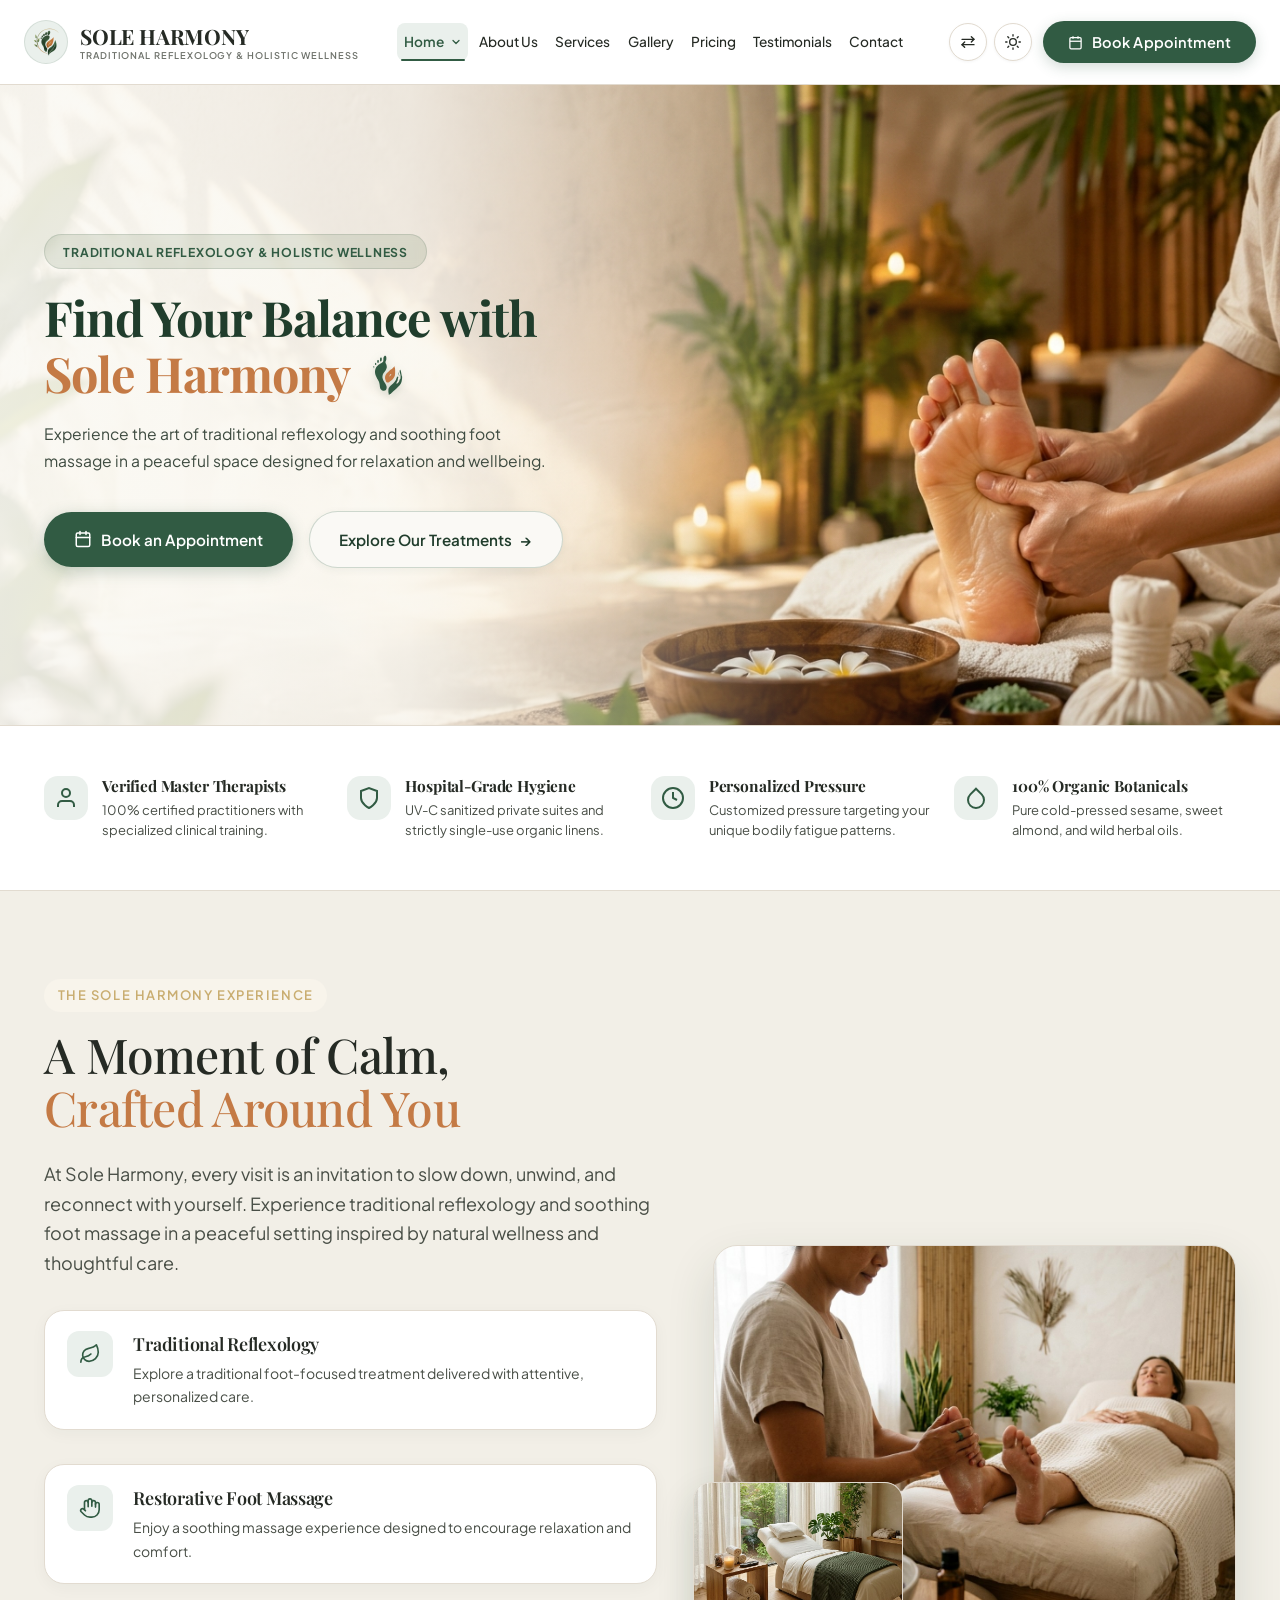
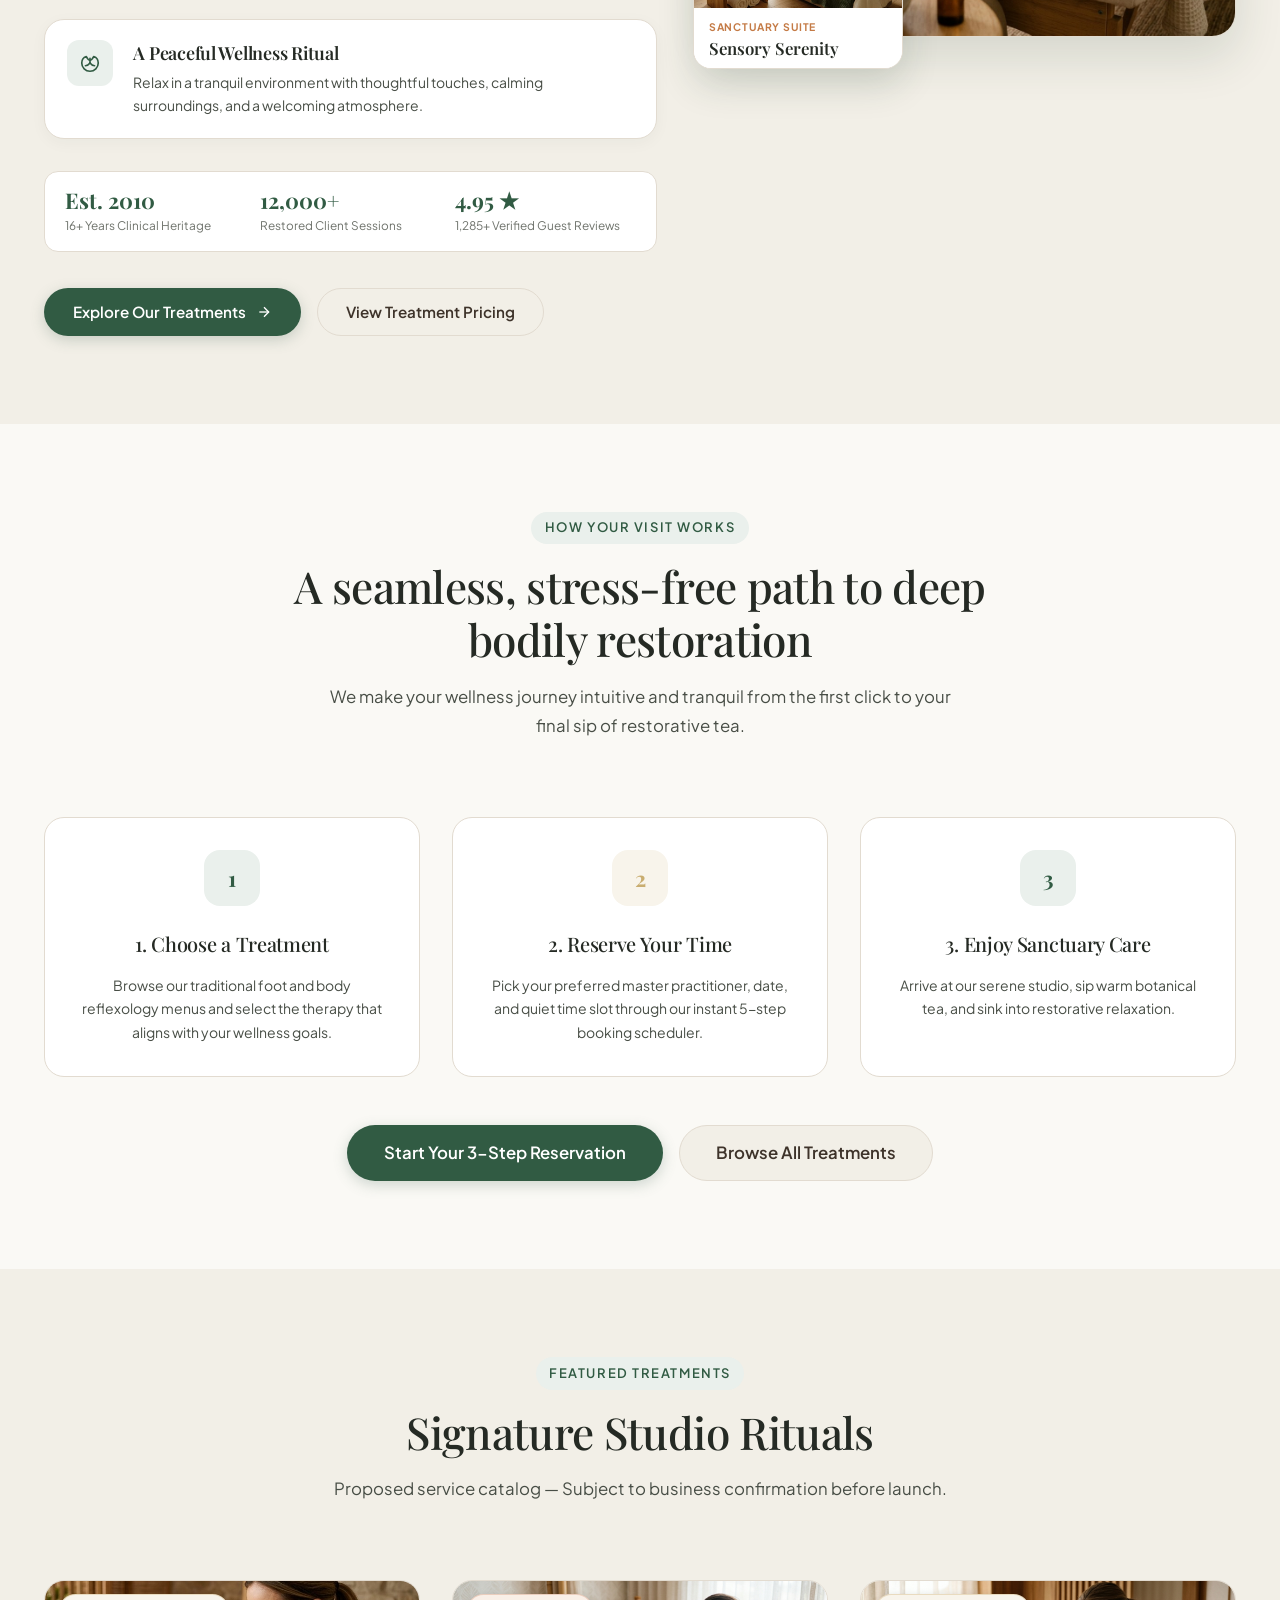
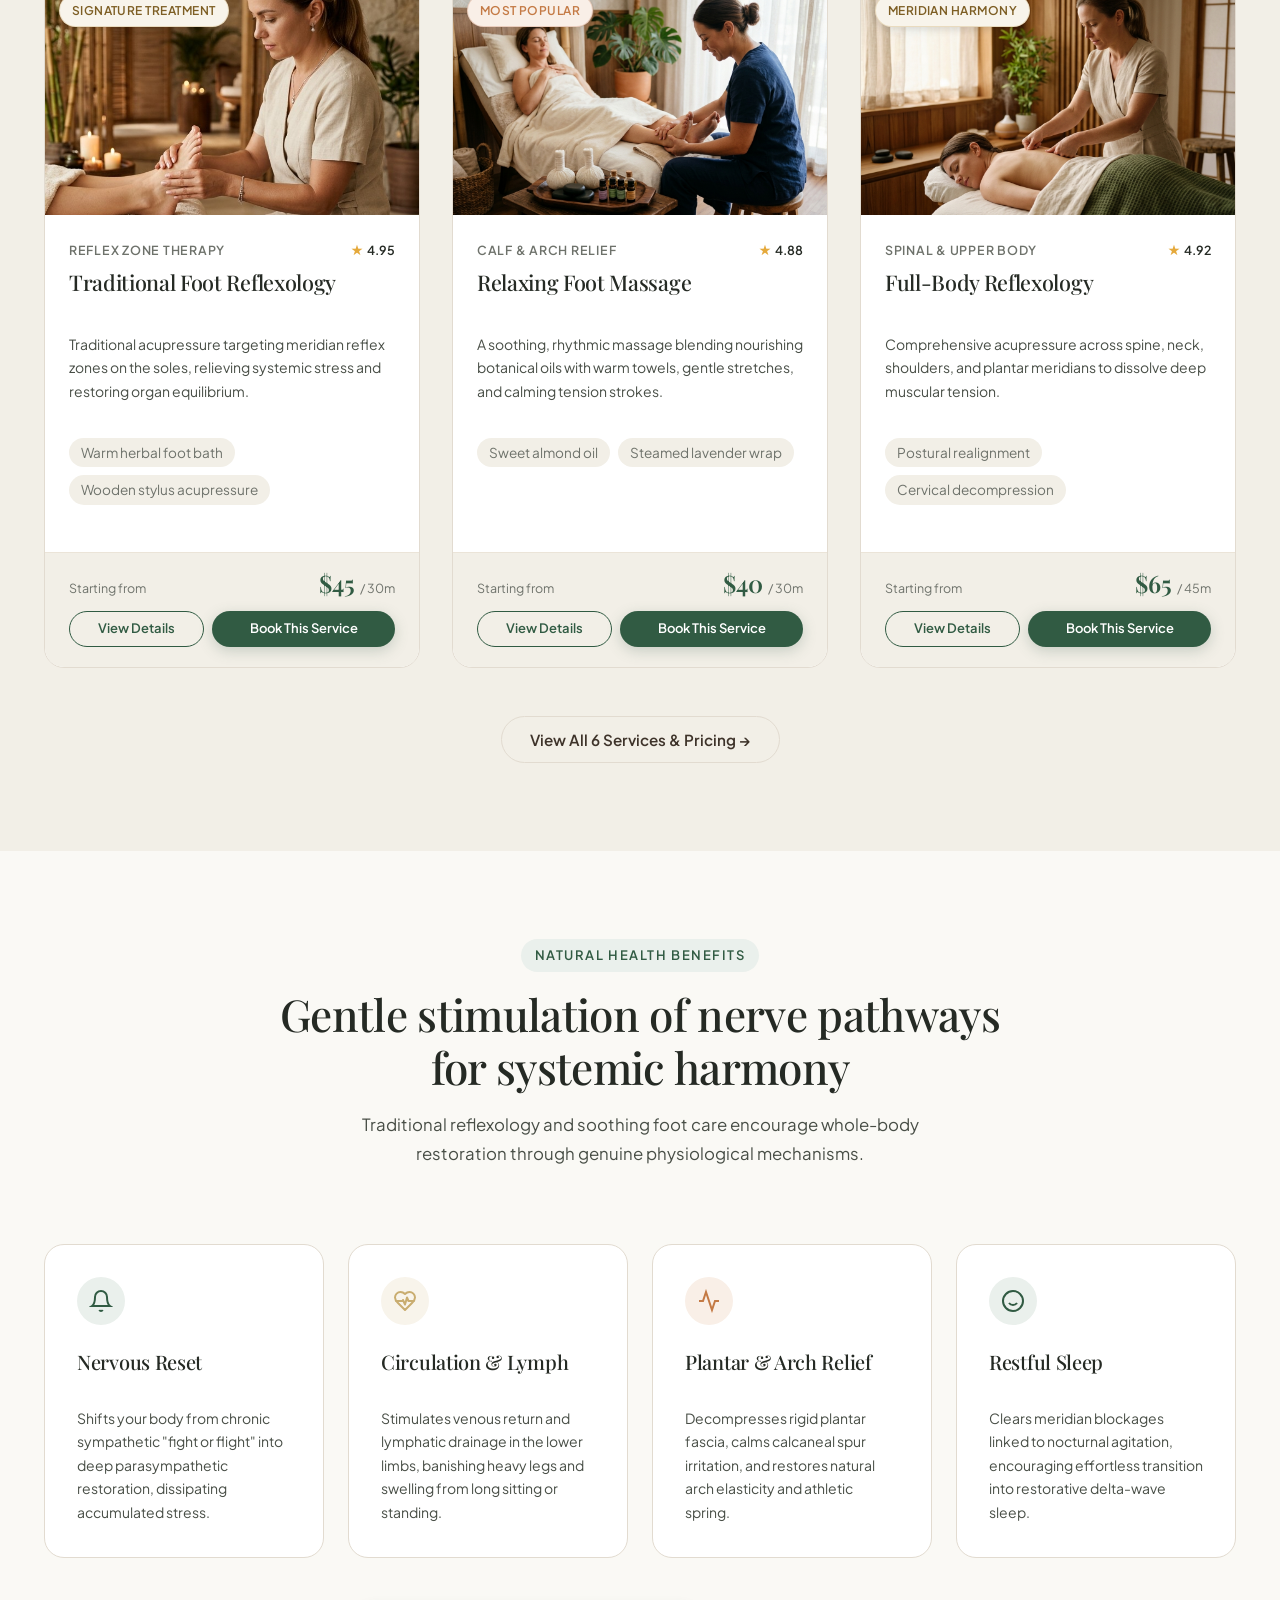
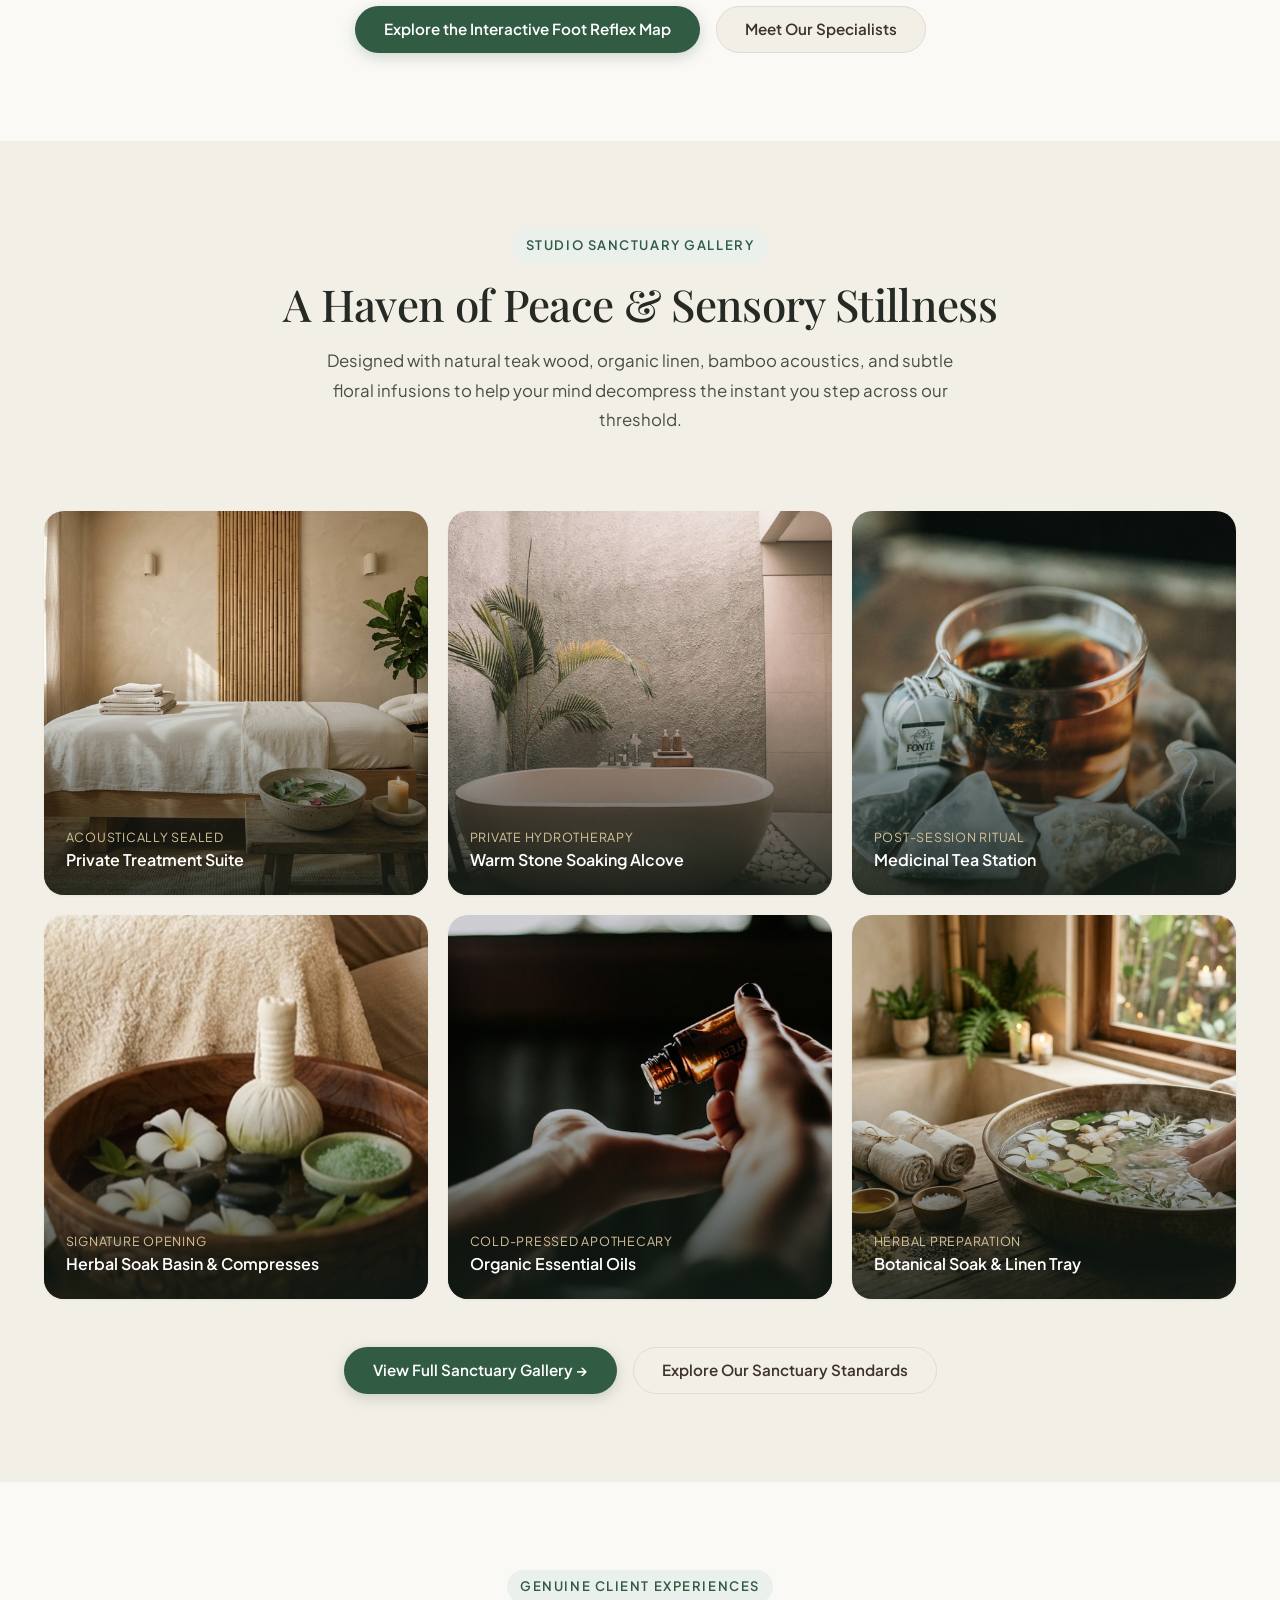
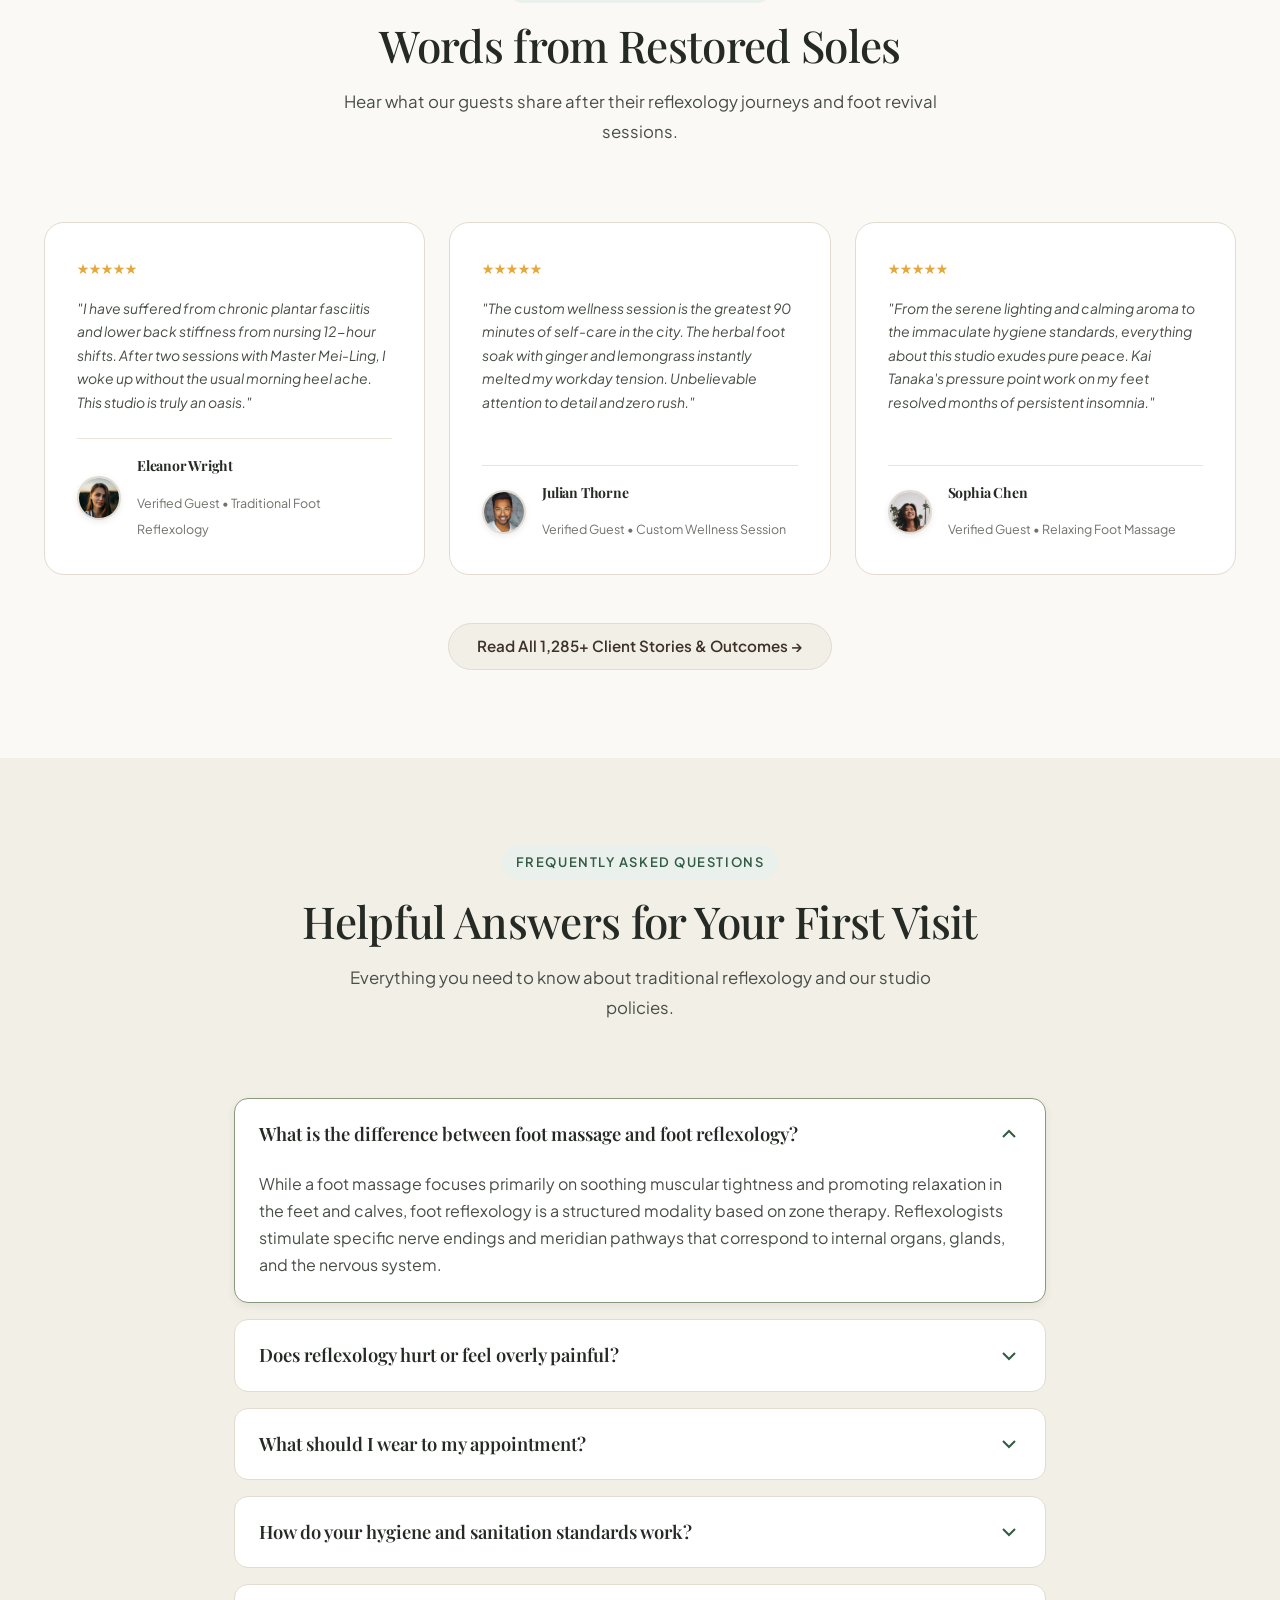
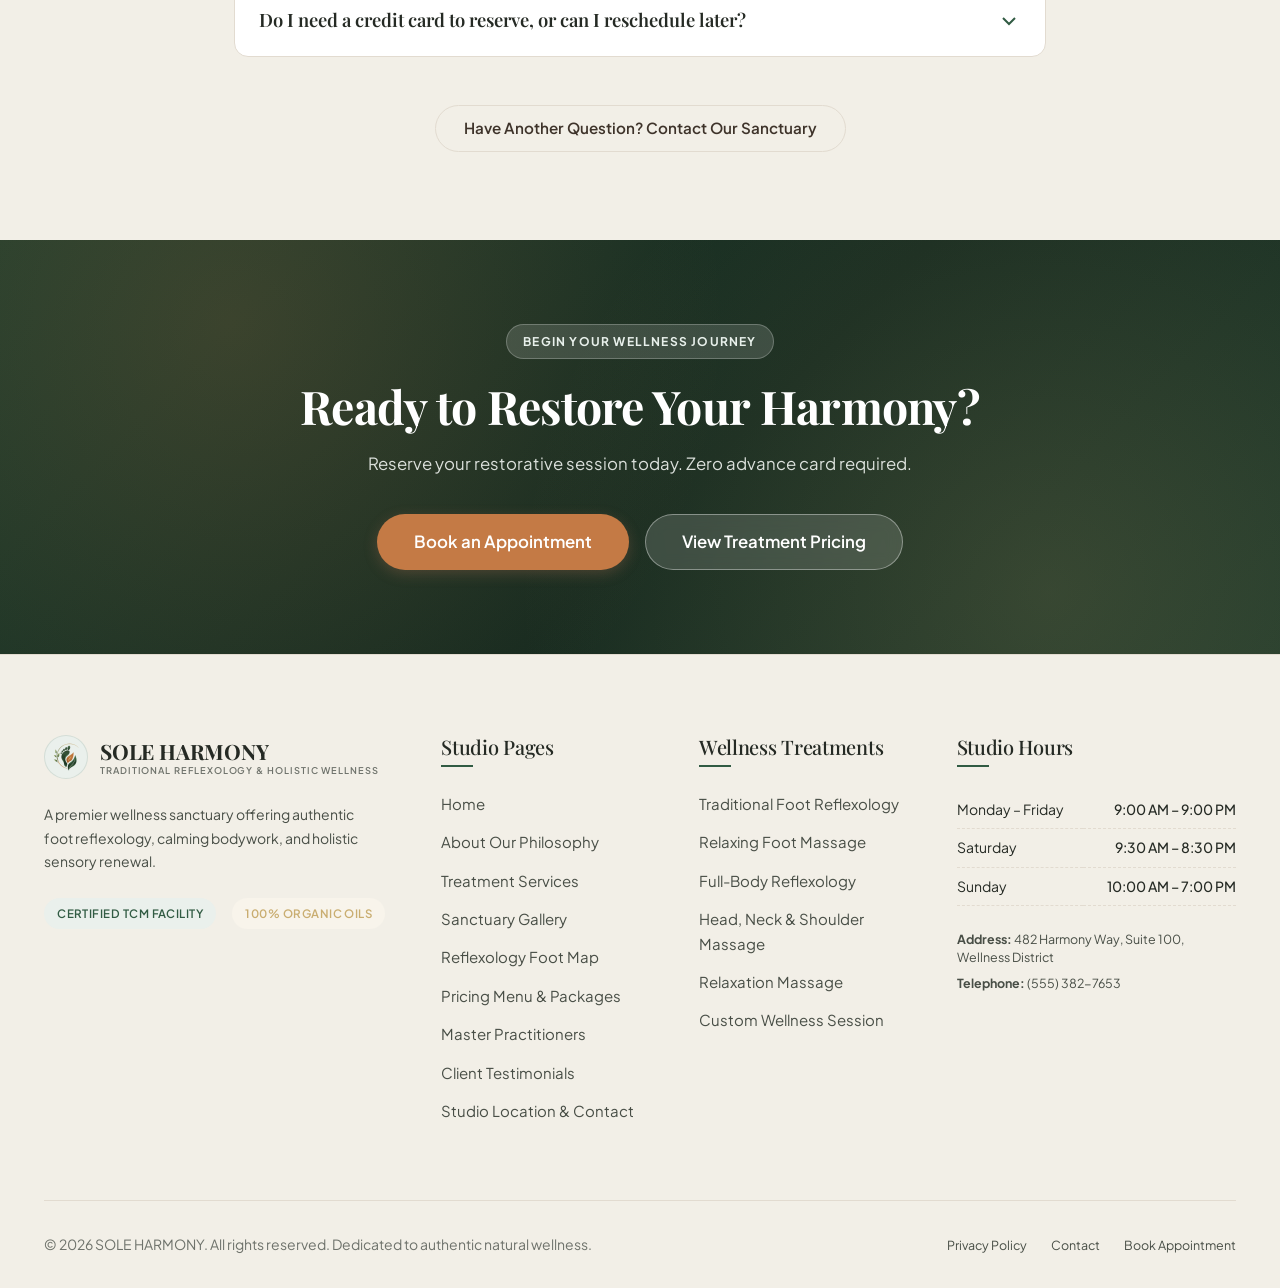
==== index.html @ 0460c901 "Initial commit: Sole Harmony Reflexology & Foot Massage Studio" ====
<!DOCTYPE html>
<html lang="en" dir="ltr" data-theme="light">
<head>
  <meta charset="UTF-8">
  <meta name="viewport" content="width=device-width, initial-scale=1.0">
  <title>Home 1 — Serenity Experience | SOLE HARMONY Reflexology & Holistic Wellness</title>
  <meta name="description" content="Experience traditional Eastern foot reflexology, calming botanical herbal soaks, and holistic body acupressure in our serene, sanitized wellness sanctuary.">

  <!-- Favicon & Application Icons -->
  <link rel="icon" href="favicon.ico" sizes="any">
  <link rel="icon" type="image/png" sizes="16x16" href="favicon-16x16.png">
  <link rel="icon" type="image/png" sizes="32x32" href="favicon-32x32.png">
  <link rel="apple-touch-icon" sizes="180x180" href="apple-touch-icon.png">
  <link rel="manifest" href="site.webmanifest">
  <meta name="theme-color" content="#203D2C">

  <!-- Stylesheets -->
  <link rel="stylesheet" href="css/bootstrap.min.css">
  <link rel="stylesheet" href="css/tailwind.css">
  <link rel="stylesheet" href="css/variables.css">
  <link rel="stylesheet" href="css/global.css">
  <link rel="stylesheet" href="css/typography.css">
  <link rel="stylesheet" href="css/components.css">
  <link rel="stylesheet" href="css/header-footer.css">
  <link rel="stylesheet" href="css/home.css">
  <link rel="stylesheet" href="css/responsive.css">
  <link rel="stylesheet" href="css/themes.css">
  <link rel="stylesheet" href="css/rtl.css">
</head>
<body>

  <!-- Skip to content for accessibility -->
  <a href="#main-content" class="skip-link">Skip to main content</a>


  <!-- Main Sticky Header -->
  <header class="site-header">
    <div class="container-custom header-inner">
      <!-- Logo -->
      <a href="index.html" class="site-logo" aria-label="Sole Harmony — Reflexology & Foot Wellness">
        <div class="logo-icon">
          <img src="assets/icons/sole-harmony-symbol.png" alt="Sole Harmony — Reflexology & Foot Wellness" class="logo-symbol-light">
          <img src="assets/icons/sole-harmony-symbol-dark.png" alt="Sole Harmony — Reflexology & Foot Wellness" class="logo-symbol-dark">
        </div>
        <div class="logo-text-wrap">
          <span class="logo-title" data-config="brandName">SOLE HARMONY</span>
          <span class="logo-subtitle" data-config="brandSubtitle">Traditional Reflexology & Holistic Wellness</span>
        </div>
      </a>

      <!-- Desktop Navigation Menu -->
      <nav class="nav-menu-desktop" aria-label="Main Navigation">
        <div class="nav-dropdown home-nav-dropdown">
          <a href="index.html" class="nav-link-custom active" data-i18n="nav_home" aria-haspopup="true" aria-expanded="false">
            <span>Home</span>
            <svg class="nav-chevron" width="12" height="12" viewBox="0 0 24 24" fill="none" stroke="currentColor" stroke-width="2.5" stroke-linecap="round" stroke-linejoin="round"><polyline points="6 9 12 15 18 9"></polyline></svg>
          </a>
          <div class="home-dropdown-menu" role="menu">
            <a href="index.html" class="home-menu-card active" role="menuitem">
              <div class="home-menu-icon" aria-hidden="true">
                <svg width="22" height="22" viewBox="0 0 24 24" fill="none" stroke="currentColor" stroke-width="2" stroke-linecap="round" stroke-linejoin="round">
                  <path d="M11 20A7 7 0 0 1 9.8 6.1C15.5 5 17 4.48 19 2c1 2 2 4.18 2 8 0 5.5-4.78 10-10 10Z"></path>
                  <path d="M2 21c0-3 1.85-5.36 5.08-6C9.5 14.52 12 13 13 12"></path>
                </svg>
              </div>
              <div class="home-menu-info">
                <span class="home-menu-title" data-i18n="nav_home_1">Home 1 — Serenity</span>
                <span class="home-menu-desc" data-i18n="nav_home_1_desc">A calming, traditional reflexology experience</span>
              </div>
            </a>
            <a href="home-2.html" class="home-menu-card" role="menuitem">
              <div class="home-menu-icon" aria-hidden="true">
                <svg width="22" height="22" viewBox="0 0 24 24" fill="none" stroke="currentColor" stroke-width="2" stroke-linecap="round" stroke-linejoin="round">
                  <path d="M4 16v-2.38C4 11.5 7 11 9 11s5 .5 5 2.62V16c0 1.66-1.34 3-3 3H7c-1.66 0-3-1.34-3-3Z"></path>
                  <path d="M20 20v-1.5c0-1.5-2-2-3.5-2s-3.5.5-3.5 2V20c0 1.1.9 2 2 2h3c1.1 0 2-.9 2-2Z"></path>
                  <circle cx="6" cy="7" r="1.5"></circle>
                  <circle cx="10" cy="5.5" r="1.5"></circle>
                  <circle cx="14" cy="6.5" r="1.5"></circle>
                </svg>
              </div>
              <div class="home-menu-info">
                <span class="home-menu-title" data-i18n="nav_home_2">Home 2 — Wellness</span>
                <span class="home-menu-desc" data-i18n="nav_home_2_desc">Discover treatments, benefits, and personalized care</span>
              </div>
            </a>
          </div>
        </div>
        <a href="about.html" class="nav-link-custom" data-i18n="nav_about">About Us</a>
        <a href="services.html" class="nav-link-custom" data-i18n="nav_services">Services</a>
        <a href="gallery.html" class="nav-link-custom" data-i18n="nav_gallery">Gallery</a>
        <a href="pricing.html" class="nav-link-custom" data-i18n="nav_pricing">Pricing</a>
        <a href="testimonials.html" class="nav-link-custom" data-i18n="nav_testimonials">Testimonials</a>
        <a href="contact.html" class="nav-link-custom" data-i18n="nav_contact">Contact</a>
      </nav>

      <!-- Action Buttons -->
      <div class="header-actions">

        <!-- Mode & Language Controls -->
        <div class="header-mode-controls">
          <button type="button" class="btn-header-icon btn-dir-toggle" title="Switch Layout Direction" aria-label="Switch Layout Direction">
            <svg class="icon-dir-svg" width="16" height="16" viewBox="0 0 24 24" fill="none" stroke="currentColor" stroke-width="2" stroke-linecap="round" stroke-linejoin="round">
              <path d="M17 4l4 4-4 4"></path>
              <path d="M21 8H3"></path>
              <path d="M7 20l-4-4 4-4"></path>
              <path d="M3 16h18"></path>
            </svg>
          </button>
          <button type="button" class="btn-header-icon btn-theme-toggle" title="Toggle Dark Mode" aria-label="Toggle Dark Mode">
            <svg class="icon-sun-svg" width="16" height="16" viewBox="0 0 24 24" fill="none" stroke="currentColor" stroke-width="2" stroke-linecap="round" stroke-linejoin="round">
              <circle cx="12" cy="12" r="5"></circle>
              <line x1="12" y1="1" x2="12" y2="3"></line>
              <line x1="12" y1="21" x2="12" y2="23"></line>
              <line x1="4.22" y1="4.22" x2="5.64" y2="5.64"></line>
              <line x1="18.36" y1="18.36" x2="19.78" y2="19.78"></line>
              <line x1="1" y1="12" x2="3" y2="12"></line>
              <line x1="21" y1="12" x2="23" y2="12"></line>
              <line x1="4.22" y1="19.78" x2="5.64" y2="18.36"></line>
              <line x1="18.36" y1="5.64" x2="19.78" y2="4.22"></line>
            </svg>
            <svg class="icon-moon-svg" width="16" height="16" viewBox="0 0 24 24" fill="none" stroke="currentColor" stroke-width="2" stroke-linecap="round" stroke-linejoin="round">
              <path d="M21 12.79A9 9 0 1 1 11.21 3 7 7 0 0 0 21 12.79z"></path>
            </svg>
          </button>
        </div>

        <a href="booking.html" class="btn-wellness btn-primary-custom btn-sm header-book-btn">
          <svg width="15" height="15" viewBox="0 0 24 24" fill="none" stroke="currentColor" stroke-width="2"><rect x="3" y="4" width="18" height="18" rx="2" ry="2"></rect><line x1="16" y1="2" x2="16" y2="6"></line><line x1="8" y1="2" x2="8" y2="6"></line><line x1="3" y1="10" x2="21" y2="10"></line></svg>
          <span class="header-book-text" data-i18n="nav_book">Book Appointment</span>
        </a>

        <!-- Mobile Drawer Hamburger Toggle -->
        <button type="button" class="mobile-nav-toggle" aria-label="Open mobile menu">
          <svg width="22" height="22" viewBox="0 0 24 24" fill="none" stroke="currentColor" stroke-width="2"><line x1="3" y1="12" x2="21" y2="12"></line><line x1="3" y1="6" x2="21" y2="6"></line><line x1="3" y1="18" x2="21" y2="18"></line></svg>
        </button>
      </div>
    </div>
  </header>

  <!-- Mobile Off-Canvas Drawer -->
  <div class="mobile-drawer-backdrop" id="mobile-drawer-backdrop">
    <div class="mobile-drawer" id="mobile-drawer">
      <div class="mobile-drawer-header">
        <div class="flex items-center gap-2">
          <div class="logo-icon w-8 h-8">
            <img src="assets/icons/sole-harmony-symbol.png" alt="Sole Harmony" class="logo-symbol-light">
            <img src="assets/icons/sole-harmony-symbol-dark.png" alt="Sole Harmony" class="logo-symbol-dark">
          </div>
          <span class="font-heading font-bold text-main" style="font-size: 1.15rem;" data-config="brandName">SOLE HARMONY</span>
        </div>
        <button type="button" class="mobile-drawer-close" aria-label="Close menu" style="background:none; border:none; font-size:1.75rem; cursor:pointer; color:var(--text-main);">&times;</button>
      </div>

      <div class="mobile-nav-links mb-6">
        <div class="mobile-nav-heading">Home Variations</div>
        <a href="index.html" class="mobile-home-card active">
          <div class="mobile-home-icon">
            <svg width="18" height="18" viewBox="0 0 24 24" fill="none" stroke="currentColor" stroke-width="2" stroke-linecap="round" stroke-linejoin="round">
              <path d="M11 20A7 7 0 0 1 9.8 6.1C15.5 5 17 4.48 19 2c1 2 2 4.18 2 8 0 5.5-4.78 10-10 10Z"></path>
              <path d="M2 21c0-3 1.85-5.36 5.08-6C9.5 14.52 12 13 13 12"></path>
            </svg>
          </div>
          <div class="mobile-home-info">
            <span class="mobile-home-title" data-i18n="nav_home_1">Home 1 — Serenity</span>
            <span class="mobile-home-desc" data-i18n="nav_home_1_desc">A calming, traditional reflexology experience</span>
          </div>
        </a>
        <a href="home-2.html" class="mobile-home-card">
          <div class="mobile-home-icon">
            <svg width="18" height="18" viewBox="0 0 24 24" fill="none" stroke="currentColor" stroke-width="2" stroke-linecap="round" stroke-linejoin="round">
              <path d="M4 16v-2.38C4 11.5 7 11 9 11s5 .5 5 2.62V16c0 1.66-1.34 3-3 3H7c-1.66 0-3-1.34-3-3Z"></path>
              <path d="M20 20v-1.5c0-1.5-2-2-3.5-2s-3.5.5-3.5 2V20c0 1.1.9 2 2 2h3c1.1 0 2-.9 2-2Z"></path>
              <circle cx="6" cy="7" r="1.5"></circle>
              <circle cx="10" cy="5.5" r="1.5"></circle>
              <circle cx="14" cy="6.5" r="1.5"></circle>
            </svg>
          </div>
          <div class="mobile-home-info">
            <span class="mobile-home-title" data-i18n="nav_home_2">Home 2 — Wellness</span>
            <span class="mobile-home-desc" data-i18n="nav_home_2_desc">Discover treatments, benefits, and personalized care</span>
          </div>
        </a>
        <div class="mobile-nav-divider"></div>
        <a href="about.html" class="mobile-nav-item" data-i18n="nav_about">About Us</a>
        <a href="services.html" class="mobile-nav-item" data-i18n="nav_services">Services & Treatments</a>
        <a href="gallery.html" class="mobile-nav-item">Sanctuary Gallery</a>
        <a href="pricing.html" class="mobile-nav-item" data-i18n="nav_pricing">Pricing & Packages</a>
        <a href="testimonials.html" class="mobile-nav-item" data-i18n="nav_testimonials">Testimonials &amp; Reviews</a>
        <a href="contact.html" class="mobile-nav-item" data-i18n="nav_contact">Contact & Location</a>
      </div>

      <!-- Mobile Theme & Language Switcher -->
      <div class="mobile-theme-dir-section">
        <span class="dropdown-header-custom" style="padding-left:0; padding-right:0;">Appearance</span>
        <div class="grid grid-cols-2 gap-2 mb-3">
          <button type="button" class="mobile-theme-dir-btn theme-select-btn" data-theme="light">
            <span>☀️ Light</span>
            <span class="check-indicator">✓</span>
          </button>
          <button type="button" class="mobile-theme-dir-btn theme-select-btn" data-theme="dark">
            <span>🌙 Dark</span>
            <span class="check-indicator">✓</span>
          </button>
        </div>
        <span class="dropdown-header-custom" style="padding-left:0; padding-right:0;">Layout Direction</span>
        <div class="grid grid-cols-2 gap-2 mb-3">
          <button type="button" class="mobile-theme-dir-btn dir-select-btn" data-dir="ltr">
            <span>↔️ LTR</span>
            <span class="check-indicator">✓</span>
          </button>
          <button type="button" class="mobile-theme-dir-btn dir-select-btn" data-dir="rtl">
            <span>🔁 RTL</span>
            <span class="check-indicator">✓</span>
          </button>
        </div>
      </div>

      <div class="mt-auto pt-4 border-t" style="border-color: var(--border-color);">
        <a href="booking.html" class="btn-wellness btn-primary-custom w-full" data-i18n="nav_book">
          Book Appointment
        </a>
      </div>
    </div>
  </div>

  <!-- Main Content -->
  <main id="main-content">

    <!-- 1. Hero Section -->
    <section class="hero-home-1">
      <div class="container-custom">
        <div class="hero-grid-1">
          <div class="hero-content-col">
            <span class="hero-badge-pill" data-i18n="hero_eyebrow">
              TRADITIONAL REFLEXOLOGY &amp; HOLISTIC WELLNESS
            </span>
            <h1 class="hero-title">
              <span class="hero-title-lead" data-i18n="hero_title_lead">Find Your Balance with</span>
              <span class="hero-brand-accent" data-i18n="hero_brand_name">Sole Harmony</span>
              <span class="hero-leaf-icon" aria-hidden="true">
                <img src="assets/icons/sole-harmony-symbol.svg" alt="" class="leaf-symbol-light" width="32" height="32">
                <img src="assets/icons/sole-harmony-symbol-dark.svg" alt="" class="leaf-symbol-dark" width="32" height="32">
              </span>
            </h1>
            <p class="hero-subtitle" data-i18n="hero_desc">
              Experience the art of traditional reflexology and soothing foot massage in a peaceful space designed for relaxation and wellbeing.
            </p>

            <div class="hero-cta-group">
              <a href="booking.html" class="hero-btn-book">
                <svg width="18" height="18" viewBox="0 0 24 24" fill="none" stroke="currentColor" stroke-width="2" stroke-linecap="round" stroke-linejoin="round" aria-hidden="true">
                  <rect x="3" y="4" width="18" height="18" rx="2" ry="2"></rect>
                  <line x1="16" y1="2" x2="16" y2="6"></line>
                  <line x1="8" y1="2" x2="8" y2="6"></line>
                  <line x1="3" y1="10" x2="21" y2="10"></line>
                </svg>
                <span data-i18n="hero_cta_book">Book an Appointment</span>
              </a>
              <a href="services.html" class="hero-btn-explore">
                <span data-i18n="hero_cta_explore">Explore Our Treatments</span>
                <span class="hero-btn-arrow" aria-hidden="true">→</span>
              </a>
            </div>

            <!-- Mobile visual crop -->
            <div class="hero-mobile-visual" aria-hidden="true">
              <img src="assets/images/hero/home-1-mobile.jpg" alt="Traditional foot reflexology therapy at Sole Harmony" class="hero-mobile-img" loading="lazy">
            </div>
          </div>

          <!-- Desktop visual column -->
          <div class="hero-visual-col" aria-hidden="true"></div>
        </div>
      </div>
    </section>

    <!-- 2. Trust Metrics Strip -->
    <section class="trust-metrics-strip">
      <div class="container-custom">
        <div class="trust-metrics-grid">
          <div class="trust-metric-item">
            <div class="metric-icon-box">
              <svg width="24" height="24" viewBox="0 0 24 24" fill="none" stroke="currentColor" stroke-width="2"><path d="M20 21v-2a4 4 0 0 0-4-4H8a4 4 0 0 0-4 4v2"></path><circle cx="12" cy="7" r="4"></circle></svg>
            </div>
            <div>
              <strong class="font-heading text-main text-lg block" data-i18n="trust_therapists_title">Verified Master Therapists</strong>
              <span class="text-xs text-secondary" data-i18n="trust_therapists_desc">100% certified practitioners with specialized clinical training.</span>
            </div>
          </div>

          <div class="trust-metric-item">
            <div class="metric-icon-box">
              <svg width="24" height="24" viewBox="0 0 24 24" fill="none" stroke="currentColor" stroke-width="2"><path d="M12 22s8-4 8-10V5l-8-3-8 3v7c0 6 8 10 8 10z"></path></svg>
            </div>
            <div>
              <strong class="font-heading text-main text-lg block" data-i18n="trust_hygiene_title">Hospital-Grade Hygiene</strong>
              <span class="text-xs text-secondary" data-i18n="trust_hygiene_desc">UV-C sanitized private suites and strictly single-use organic linens.</span>
            </div>
          </div>

          <div class="trust-metric-item">
            <div class="metric-icon-box">
              <svg width="24" height="24" viewBox="0 0 24 24" fill="none" stroke="currentColor" stroke-width="2"><circle cx="12" cy="12" r="10"></circle><polyline points="12 6 12 12 16 14"></polyline></svg>
            </div>
            <div>
              <strong class="font-heading text-main text-lg block" data-i18n="trust_personalized_title">Personalized Pressure</strong>
              <span class="text-xs text-secondary" data-i18n="trust_personalized_desc">Customized pressure targeting your unique bodily fatigue patterns.</span>
            </div>
          </div>

          <div class="trust-metric-item">
            <div class="metric-icon-box">
              <svg width="24" height="24" viewBox="0 0 24 24" fill="none" stroke="currentColor" stroke-width="2"><path d="M12 2.69l5.66 5.66a8 8 0 1 1-11.31 0z"></path></svg>
            </div>
            <div>
              <strong class="font-heading text-main text-lg block" data-i18n="trust_natural_title">100% Organic Botanicals</strong>
              <span class="text-xs text-secondary" data-i18n="trust_natural_desc">Pure cold-pressed sesame, sweet almond, and wild herbal oils.</span>
            </div>
          </div>
        </div>
      </div>
    </section>

        <!-- 3. The Sole Harmony Experience Section -->
    <section class="section-py bg-sand-light experience-section" id="sole-harmony-experience">
      <div class="container-custom">
        <div class="experience-grid">
          <!-- Left Column: Content -->
          <div class="experience-content-col">
            <span class="section-tag section-tag-gold" data-i18n="experience_eyebrow">THE SOLE HARMONY EXPERIENCE</span>
            <h2 class="section-title text-3xl md:text-4xl lg:text-5xl font-heading mb-4">
              <span data-i18n="experience_heading_1">A Moment of Calm,</span><br>
              <span class="text-terracotta" style="color: var(--color-terracotta);" data-i18n="experience_heading_2">Crafted Around You</span>
            </h2>
            <p class="text-secondary text-base lg:text-lg mb-8 leading-relaxed" data-i18n="experience_desc">
              At Sole Harmony, every visit is an invitation to slow down, unwind, and reconnect with yourself. Experience traditional reflexology and soothing foot massage in a peaceful setting inspired by natural wellness and thoughtful care.
            </p>

            <!-- Three Feature Cards -->
            <div class="experience-features space-y-4 mb-8">
              <!-- Feature 1: Traditional Reflexology -->
              <div class="experience-feature-card">
                <div class="feature-icon-wrapper" aria-hidden="true">
                  <svg width="22" height="22" viewBox="0 0 24 24" fill="none" stroke="currentColor" stroke-width="1.8" stroke-linecap="round" stroke-linejoin="round">
                    <path d="M11 20A7 7 0 0 1 9.8 6.1C15.5 5 17 4.48 19 2c1 2 2 4.18 2 8 0 5.5-4.78 10-10 10Z"/>
                    <path d="M2 21c0-3 1.85-5.36 5.08-6C9.5 14.52 12 13 13 12"/>
                  </svg>
                </div>
                <div>
                  <h3 class="font-heading text-main text-lg font-semibold mb-1" data-i18n="exp_feat_1_title">Traditional Reflexology</h3>
                  <p class="text-secondary text-sm leading-relaxed mb-0" data-i18n="exp_feat_1_desc">
                    Explore a traditional foot-focused treatment delivered with attentive, personalized care.
                  </p>
                </div>
              </div>

              <!-- Feature 2: Restorative Foot Massage -->
              <div class="experience-feature-card">
                <div class="feature-icon-wrapper" aria-hidden="true">
                  <svg width="22" height="22" viewBox="0 0 24 24" fill="none" stroke="currentColor" stroke-width="1.8" stroke-linecap="round" stroke-linejoin="round">
                    <path d="M18 11V6a2 2 0 0 0-2-2v0a2 2 0 0 0-2 2v0"/>
                    <path d="M14 10V4a2 2 0 0 0-2-2v0a2 2 0 0 0-2 2v2"/>
                    <path d="M10 10.5V6a2 2 0 0 0-2-2v0a2 2 0 0 0-2 2v8"/>
                    <path d="M18 8a2 2 0 1 1 4 0v6a8 8 0 0 1-8 8h-2c-2.8 0-4.5-.86-5.99-2.34l-3.6-3.6a2 2 0 0 1 2.83-2.82L7 15"/>
                  </svg>
                </div>
                <div>
                  <h3 class="font-heading text-main text-lg font-semibold mb-1" data-i18n="exp_feat_2_title">Restorative Foot Massage</h3>
                  <p class="text-secondary text-sm leading-relaxed mb-0" data-i18n="exp_feat_2_desc">
                    Enjoy a soothing massage experience designed to encourage relaxation and comfort.
                  </p>
                </div>
              </div>

              <!-- Feature 3: A Peaceful Wellness Ritual -->
              <div class="experience-feature-card">
                <div class="feature-icon-wrapper" aria-hidden="true">
                  <svg width="22" height="22" viewBox="0 0 24 24" fill="none" stroke="currentColor" stroke-width="1.8" stroke-linecap="round" stroke-linejoin="round">
                    <path d="M12 21a9 9 0 0 0 9-9c0-3.5-2-6-5-7-1 2-2 4-4 4s-3-2-4-4c-3 1-5 3.5-5 7a9 9 0 0 0 9 9Z"/>
                    <path d="M12 12c-1.5 2-3 3-5 3"/>
                    <path d="M12 12c1.5 2 3 3 5 3"/>
                    <path d="M12 7v5"/>
                  </svg>
                </div>
                <div>
                  <h3 class="font-heading text-main text-lg font-semibold mb-1" data-i18n="exp_feat_3_title">A Peaceful Wellness Ritual</h3>
                  <p class="text-secondary text-sm leading-relaxed mb-0" data-i18n="exp_feat_3_desc">
                    Relax in a tranquil environment with thoughtful touches, calming surroundings, and a welcoming atmosphere.
                  </p>
                </div>
              </div>
            </div>

            <!-- Studio Longevity & Proven Experience Proof Bar -->
            <div class="experience-proof-bar">
              <div class="experience-proof-stat">
                <strong>Est. 2010</strong>
                <span>16+ Years Clinical Heritage</span>
              </div>
              <div class="experience-proof-stat">
                <strong>12,000+</strong>
                <span>Restored Client Sessions</span>
              </div>
              <div class="experience-proof-stat">
                <strong>4.95 ★</strong>
                <span>1,285+ Verified Guest Reviews</span>
              </div>
            </div>

            <!-- Explore Treatments CTAs -->
            <div class="cta-row-start">
              <a href="services.html" class="btn-wellness btn-primary-custom">
                <span data-i18n="btn_explore_treatments">Explore Our Treatments</span>
                <svg width="16" height="16" viewBox="0 0 24 24" fill="none" stroke="currentColor" stroke-width="2"><line x1="5" y1="12" x2="19" y2="12"></line><polyline points="12 5 19 12 12 19"></polyline></svg>
              </a>
              <a href="pricing.html" class="btn-wellness btn-secondary-custom">
                View Treatment Pricing
              </a>
            </div>
          </div>

          <!-- Right Column: Visual Composition -->
          <div class="experience-visual-col">
            <div class="experience-visual-composition">
              <!-- Main Foot Reflexology Image -->
              <div class="experience-main-image-wrap">
                <img src="assets/images/experience/foot-reflexology-experience.jpg" alt="Professional reflexology therapist performing therapeutic foot massage at Sole Harmony" class="experience-main-img" loading="lazy">
              </div>
              <!-- Floating Supporting Treatment Room Badge Card -->
              <div class="experience-floating-badge-card">
                <img src="assets/images/experience/spa-treatment-room.jpg" alt="Tranquil Zen treatment suite at Sole Harmony" class="experience-inset-img" loading="lazy">
                <div class="experience-inset-caption">
                  <span class="experience-caption-tag">SANCTUARY SUITE</span>
                  <strong class="experience-caption-title">Sensory Serenity</strong>
                </div>
              </div>
            </div>
          </div>
        </div>
      </div>
    </section>

    <!-- 4. How It Works Section: 3-Step Journey -->
    <section class="section-py bg-cream">
      <div class="container-custom">
        <div class="section-header-center">
          <span class="section-tag" data-i18n="sec_how_it_works">How Your Visit Works</span>
          <h2 class="section-title" data-i18n="sec_how_it_works_sub">A seamless, stress-free path to deep bodily restoration</h2>
          <p class="section-desc">
            We make your wellness journey intuitive and tranquil from the first click to your final sip of restorative tea.
          </p>
        </div>

        <div class="grid grid-cols-1 md:grid-cols-3 gap-8">
          <!-- Step 1 -->
          <div class="card-wellness text-center p-8 relative">
            <div class="visit-step-number w-14 h-14 rounded-2xl flex items-center justify-center mx-auto mb-6 font-heading font-bold text-xl" style="background: var(--color-primary-soft); color: var(--color-primary);">
              1
            </div>
            <h3 class="font-heading text-main mb-3 text-xl" data-i18n="step1_title">1. Choose a Treatment</h3>
            <p class="text-secondary text-sm leading-relaxed mb-0" data-i18n="step1_desc">
              Browse our traditional foot and body reflexology menus and select the therapy that aligns with your wellness goals.
            </p>
          </div>

          <!-- Step 2 -->
          <div class="card-wellness text-center p-8 relative">
            <div class="visit-step-number w-14 h-14 rounded-2xl flex items-center justify-center mx-auto mb-6 font-heading font-bold text-xl" style="background: var(--color-gold-soft); color: var(--color-gold);">
              2
            </div>
            <h3 class="font-heading text-main mb-3 text-xl" data-i18n="step2_title">2. Reserve Your Time</h3>
            <p class="text-secondary text-sm leading-relaxed mb-0" data-i18n="step2_desc">
              Pick your preferred master practitioner, date, and quiet time slot through our instant 5-step booking scheduler.
            </p>
          </div>

          <!-- Step 3 -->
          <div class="card-wellness text-center p-8 relative">
            <div class="visit-step-number w-14 h-14 rounded-2xl flex items-center justify-center mx-auto mb-6 font-heading font-bold text-xl" style="background: var(--color-primary-soft); color: var(--color-primary);">
              3
            </div>
            <h3 class="font-heading text-main mb-3 text-xl" data-i18n="step3_title">3. Enjoy Sanctuary Care</h3>
            <p class="text-secondary text-sm leading-relaxed mb-0" data-i18n="step3_desc">
              Arrive at our serene studio, sip warm botanical tea, and sink into restorative relaxation.
            </p>
          </div>
        </div>

        <div class="cta-row-center">
          <a href="booking.html" class="btn-wellness btn-primary-custom btn-lg">
            Start Your 3-Step Reservation
          </a>
          <a href="services.html" class="btn-wellness btn-secondary-custom btn-lg">
            Browse All Treatments
          </a>
        </div>
      </div>
    </section>

    <!-- 5. Featured Services from Configured Catalog -->
    <section class="section-py bg-sand-light">
      <div class="container-custom">
        <div class="section-header-center">
          <span class="section-tag" data-i18n="sec_featured">Featured Treatments</span>
          <h2 class="section-title">Signature Studio Rituals</h2>
          <p class="section-desc" data-i18n="proposed_notice">
            Proposed service catalog — Subject to business confirmation before launch.
          </p>
        </div>

        <div class="grid grid-cols-1 md:grid-cols-3 gap-8">
          <!-- Service 1: Traditional Foot Reflexology -->
          <div class="service-card">
            <div class="service-card-image">
              <img src="assets/images/reflexology/foot-reflexology-1.jpg" alt="Traditional Foot Reflexology Session">
              <span class="badge-wellness badge-signature absolute top-3 left-3 z-10" data-i18n="badge_signature">Signature Treatment</span>
            </div>
            <div class="service-card-body">
              <div class="flex items-center justify-between mb-2">
                <span class="text-xs uppercase tracking-wider text-muted-custom font-semibold">Reflex Zone Therapy</span>
                <div class="rating-stars">★ <span class="text-xs font-semibold text-main">4.95</span></div>
              </div>
              <h3 class="font-heading" style="font-size: 1.35rem; margin-bottom: 0.6rem;">
                <a href="service-details.html?id=traditional-foot-reflexology" class="text-main" data-i18n="service_1_name">Traditional Foot Reflexology</a>
              </h3>
              <p class="text-secondary text-sm mb-4 leading-relaxed" data-i18n="service_1_desc">
                Traditional acupressure targeting meridian reflex zones on the soles, relieving systemic stress and restoring organ equilibrium.
              </p>
              <div class="flex flex-wrap gap-2 mb-4">
                <span class="duration-chip text-xs">Warm herbal foot bath</span>
                <span class="duration-chip text-xs">Wooden stylus acupressure</span>
              </div>
            </div>
            <div class="service-card-footer">
              <div>
                <span class="text-xs text-muted-custom block" data-i18n="starting_from">Starting from</span>
                <span class="price-display">$45</span>
                <span class="text-xs text-muted-custom">/ 30m</span>
              </div>
              <div class="flex gap-2">
                <a href="service-details.html?id=traditional-foot-reflexology" class="btn-wellness btn-outline-custom btn-sm" data-i18n="btn_view_details">Details</a>
                <a href="booking.html?service=traditional-foot-reflexology" class="btn-wellness btn-primary-custom btn-sm" data-i18n="btn_book_service">Book</a>
              </div>
            </div>
          </div>

          <!-- Service 2: Relaxing Foot Massage -->
          <div class="service-card">
            <div class="service-card-image">
              <img src="assets/images/foot-massage/herbal-foot-bath.jpg" alt="Relaxing Foot Massage Session">
              <span class="badge-wellness badge-popular absolute top-3 left-3 z-10" data-i18n="badge_popular">Most Popular</span>
            </div>
            <div class="service-card-body">
              <div class="flex items-center justify-between mb-2">
                <span class="text-xs uppercase tracking-wider text-muted-custom font-semibold">Calf & Arch Relief</span>
                <div class="rating-stars">★ <span class="text-xs font-semibold text-main">4.88</span></div>
              </div>
              <h3 class="font-heading" style="font-size: 1.35rem; margin-bottom: 0.6rem;">
                <a href="service-details.html?id=relaxing-foot-massage" class="text-main" data-i18n="service_2_name">Relaxing Foot Massage</a>
              </h3>
              <p class="text-secondary text-sm mb-4 leading-relaxed" data-i18n="service_2_desc">
                A soothing, rhythmic massage blending nourishing botanical oils with warm towels, gentle stretches, and calming tension strokes.
              </p>
              <div class="flex flex-wrap gap-2 mb-4">
                <span class="duration-chip text-xs">Sweet almond oil</span>
                <span class="duration-chip text-xs">Steamed lavender wrap</span>
              </div>
            </div>
            <div class="service-card-footer">
              <div>
                <span class="text-xs text-muted-custom block" data-i18n="starting_from">Starting from</span>
                <span class="price-display">$40</span>
                <span class="text-xs text-muted-custom">/ 30m</span>
              </div>
              <div class="flex gap-2">
                <a href="service-details.html?id=relaxing-foot-massage" class="btn-wellness btn-outline-custom btn-sm" data-i18n="btn_view_details">Details</a>
                <a href="booking.html?service=relaxing-foot-massage" class="btn-wellness btn-primary-custom btn-sm" data-i18n="btn_book_service">Book</a>
              </div>
            </div>
          </div>

          <!-- Service 3: Full-Body Reflexology -->
          <div class="service-card">
            <div class="service-card-image">
              <img src="assets/images/body-massage/full-body-reflexology.jpg" alt="Full-Body Reflexology Acupressure">
              <span class="badge-wellness badge-signature absolute top-3 left-3 z-10">Meridian Harmony</span>
            </div>
            <div class="service-card-body">
              <div class="flex items-center justify-between mb-2">
                <span class="text-xs uppercase tracking-wider text-muted-custom font-semibold">Spinal & Upper Body</span>
                <div class="rating-stars">★ <span class="text-xs font-semibold text-main">4.92</span></div>
              </div>
              <h3 class="font-heading" style="font-size: 1.35rem; margin-bottom: 0.6rem;">
                <a href="service-details.html?id=full-body-reflexology" class="text-main" data-i18n="service_3_name">Full-Body Reflexology</a>
              </h3>
              <p class="text-secondary text-sm mb-4 leading-relaxed" data-i18n="service_3_desc">
                Comprehensive acupressure across spine, neck, shoulders, and plantar meridians to dissolve deep muscular tension.
              </p>
              <div class="flex flex-wrap gap-2 mb-4">
                <span class="duration-chip text-xs">Postural realignment</span>
                <span class="duration-chip text-xs">Cervical decompression</span>
              </div>
            </div>
            <div class="service-card-footer">
              <div>
                <span class="text-xs text-muted-custom block" data-i18n="starting_from">Starting from</span>
                <span class="price-display">$65</span>
                <span class="text-xs text-muted-custom">/ 45m</span>
              </div>
              <div class="flex gap-2">
                <a href="service-details.html?id=full-body-reflexology" class="btn-wellness btn-outline-custom btn-sm" data-i18n="btn_view_details">Details</a>
                <a href="booking.html?service=full-body-reflexology" class="btn-wellness btn-primary-custom btn-sm" data-i18n="btn_book_service">Book</a>
              </div>
            </div>
          </div>
        </div>

        <div class="cta-row-center">
          <a href="services.html" class="btn-wellness btn-secondary-custom">
            View All 6 Services &amp; Pricing →
          </a>
        </div>
      </div>
    </section>

    <!-- 6. Grounded Natural Wellness Benefits (No unsupported claims) -->
    <section class="section-py bg-cream">
      <div class="container-custom">
        <div class="section-header-center">
          <span class="section-tag" data-i18n="sec_benefits">Natural Health Benefits</span>
          <h2 class="section-title" data-i18n="sec_benefits_sub">Gentle stimulation of nerve pathways for systemic harmony</h2>
          <p class="section-desc">
            Traditional reflexology and soothing foot care encourage whole-body restoration through genuine physiological mechanisms.
          </p>
        </div>

        <div class="grid grid-cols-1 md:grid-cols-2 lg:grid-cols-4 gap-6">
          <div class="card-wellness">
            <div class="w-12 h-12 rounded-xl flex items-center justify-center mb-4" style="background: var(--color-primary-soft); color: var(--color-primary);">
              <svg width="24" height="24" viewBox="0 0 24 24" fill="none" stroke="currentColor" stroke-width="2"><path d="M18 8A6 6 0 0 0 6 8c0 7-3 9-3 9h18s-3-2-3-9"></path><path d="M13.73 21a2 2 0 0 1-3.46 0"></path></svg>
            </div>
            <h3 class="benefit-card-title font-heading mb-2" style="font-size: 1.25rem;">Nervous Reset</h3>
            <p class="text-secondary text-sm mb-0 leading-relaxed">
              Shifts your body from chronic sympathetic "fight or flight" into deep parasympathetic restoration, dissipating accumulated stress.
            </p>
          </div>

          <div class="card-wellness">
            <div class="w-12 h-12 rounded-xl flex items-center justify-center mb-4" style="background: var(--color-gold-soft); color: var(--color-gold);">
              <svg width="24" height="24" viewBox="0 0 24 24" fill="none" stroke="currentColor" stroke-width="2" stroke-linecap="round" stroke-linejoin="round"><path d="M19 14c1.49-1.46 3-3.21 3-5.5A5.5 5.5 0 0 0 16.5 3c-1.76 0-3 .5-4.5 2-1.5-1.5-2.74-2-4.5-2A5.5 5.5 0 0 0 2 8.5c0 2.3 1.5 4.05 3 5.5l7 7Z"></path><path d="M3.22 12H9.5l.5-1 2 4.5 2-7 1.5 3.5h5.27"></path></svg>
            </div>
            <h3 class="benefit-card-title font-heading mb-2" style="font-size: 1.25rem;">Circulation & Lymph</h3>
            <p class="text-secondary text-sm mb-0 leading-relaxed">
              Stimulates venous return and lymphatic drainage in the lower limbs, banishing heavy legs and swelling from long sitting or standing.
            </p>
          </div>

          <div class="card-wellness">
            <div class="w-12 h-12 rounded-xl flex items-center justify-center mb-4" style="background: var(--color-terracotta-soft); color: var(--color-terracotta);">
              <svg width="24" height="24" viewBox="0 0 24 24" fill="none" stroke="currentColor" stroke-width="2"><path d="M22 12h-4l-3 9L9 3l-3 9H2"></path></svg>
            </div>
            <h3 class="benefit-card-title font-heading mb-2" style="font-size: 1.25rem;">Plantar & Arch Relief</h3>
            <p class="text-secondary text-sm mb-0 leading-relaxed">
              Decompresses rigid plantar fascia, calms calcaneal spur irritation, and restores natural arch elasticity and athletic spring.
            </p>
          </div>

          <div class="card-wellness">
            <div class="w-12 h-12 rounded-xl flex items-center justify-center mb-4" style="background: var(--bg-surface-accent); color: var(--color-primary);">
              <svg width="24" height="24" viewBox="0 0 24 24" fill="none" stroke="currentColor" stroke-width="2"><circle cx="12" cy="12" r="10"></circle><path d="M8 14s1.5 2 4 2 4-2 4-2"></path><line x1="9" y1="9" x2="9.01" y2="9"></line><line x1="15" y1="9" x2="15.01" y2="9"></line></svg>
            </div>
            <h3 class="benefit-card-title font-heading mb-2" style="font-size: 1.25rem;">Restful Sleep</h3>
            <p class="text-secondary text-sm mb-0 leading-relaxed">
              Clears meridian blockages linked to nocturnal agitation, encouraging effortless transition into restorative delta-wave sleep.
            </p>
          </div>
        </div>

        <div class="cta-row-center">
          <a href="benefits.html" class="btn-wellness btn-primary-custom">
            Explore the Interactive Foot Reflex Map
          </a>
          <a href="therapists.html" class="btn-wellness btn-secondary-custom">
            Meet Our Specialists
          </a>
        </div>
      </div>
    </section>

    <!-- 8. Studio Sanctuary Gallery -->
    <section class="section-py bg-sand-light">
      <div class="container-custom">
        <div class="section-header-center">
          <span class="section-tag" data-i18n="sec_gallery">Studio Sanctuary Gallery</span>
          <h2 class="section-title">A Haven of Peace & Sensory Stillness</h2>
          <p class="section-desc">
            Designed with natural teak wood, organic linen, bamboo acoustics, and subtle floral infusions to help your mind decompress the instant you step across our threshold.
          </p>
        </div>

        <div class="gallery-grid">
          <div class="gallery-item">
            <img src="assets/images/spa-interior/private-room.jpg" alt="Private Treatment Suite" loading="lazy">
            <div class="gallery-overlay">
              <span class="text-xs uppercase tracking-wider" style="color: #D7C399;">Acoustically Sealed</span>
              <span class="text-base font-semibold">Private Treatment Suite</span>
            </div>
          </div>
          <div class="gallery-item">
            <img src="assets/images/gallery/gallery-4.jpg" alt="Warm Stone Hydrotherapy Soaking Tub" loading="lazy">
            <div class="gallery-overlay">
              <span class="text-xs uppercase tracking-wider" style="color: #D7C399;">Private Hydrotherapy</span>
              <span class="text-base font-semibold">Warm Stone Soaking Alcove</span>
            </div>
          </div>
          <div class="gallery-item">
            <img src="assets/images/spa-interior/tea-corner.jpg" alt="Artisan Herbal Tea Corner" loading="lazy">
            <div class="gallery-overlay">
              <span class="text-xs uppercase tracking-wider" style="color: #D7C399;">Post-Session Ritual</span>
              <span class="text-base font-semibold">Medicinal Tea Station</span>
            </div>
          </div>
          <div class="gallery-item">
            <img src="assets/images/gallery/gallery-2.jpg" alt="Herbal Soak Basin & Compresses" loading="lazy">
            <div class="gallery-overlay">
              <span class="text-xs uppercase tracking-wider" style="color: #D7C399;">Signature Opening</span>
              <span class="text-base font-semibold">Herbal Soak Basin &amp; Compresses</span>
            </div>
          </div>
          <div class="gallery-item">
            <img src="assets/images/reflexology/foot-reflexology-2.jpg" alt="Cold-Pressed Botanical Essential Oils" loading="lazy">
            <div class="gallery-overlay">
              <span class="text-xs uppercase tracking-wider" style="color: #D7C399;">Cold-Pressed Apothecary</span>
              <span class="text-base font-semibold">Organic Essential Oils</span>
            </div>
          </div>
          <div class="gallery-item">
            <img src="assets/images/hero/service-details-hero.jpg" alt="Copper Herbal Foot Basin, Basalt Stones, and Steamed Linen" loading="lazy">
            <div class="gallery-overlay">
              <span class="text-xs uppercase tracking-wider" style="color: #D7C399;">Herbal Preparation</span>
              <span class="text-base font-semibold">Botanical Soak &amp; Linen Tray</span>
            </div>
          </div>
        </div>

        <div class="cta-row-center">
          <a href="gallery.html" class="btn-wellness btn-primary-custom">
            View Full Sanctuary Gallery →
          </a>
          <a href="about.html" class="btn-wellness btn-secondary-custom">
            Explore Our Sanctuary Standards
          </a>
        </div>
      </div>
    </section>

    <!-- 9. Genuine Guest Testimonials -->
    <section class="section-py bg-cream">
      <div class="container-custom">
        <div class="section-header-center">
          <span class="section-tag" data-i18n="sec_testimonials">Genuine Client Experiences</span>
          <h2 class="section-title">Words from Restored Soles</h2>
          <p class="section-desc">
            Hear what our guests share after their reflexology journeys and foot revival sessions.
          </p>
        </div>

        <div class="grid grid-cols-1 md:grid-cols-3 gap-6">
          <div class="card-wellness p-6 flex flex-col justify-between">
            <div>
              <div class="rating-stars mb-3">★★★★★</div>
              <p class="text-secondary text-sm mb-6 italic leading-relaxed">
                "I have suffered from chronic plantar fasciitis and lower back stiffness from nursing 12-hour shifts. After two sessions with Master Mei-Ling, I woke up without the usual morning heel ache. This studio is truly an oasis."
              </p>
            </div>
            <div class="flex items-center gap-3 mt-auto pt-3 border-t" style="border-color: var(--border-color-light);">
              <img src="assets/images/testimonials/eleanor-wright.jpg" alt="Eleanor Wright" class="testimonial-avatar" width="44" height="44" loading="lazy">
              <div>
                <strong class="font-heading text-sm text-main block">Eleanor Wright</strong>
                <span class="text-xs text-muted-custom">Verified Guest • Traditional Foot Reflexology</span>
              </div>
            </div>
          </div>

          <div class="card-wellness p-6 flex flex-col justify-between">
            <div>
              <div class="rating-stars mb-3">★★★★★</div>
              <p class="text-secondary text-sm mb-6 italic leading-relaxed">
                "The custom wellness session is the greatest 90 minutes of self-care in the city. The herbal foot soak with ginger and lemongrass instantly melted my workday tension. Unbelievable attention to detail and zero rush."
              </p>
            </div>
            <div class="flex items-center gap-3 mt-auto pt-3 border-t" style="border-color: var(--border-color-light);">
              <img src="assets/images/testimonials/julian-thorne.jpg" alt="Julian Thorne" class="testimonial-avatar" width="44" height="44" loading="lazy">
              <div>
                <strong class="font-heading text-sm text-main block">Julian Thorne</strong>
                <span class="text-xs text-muted-custom">Verified Guest • Custom Wellness Session</span>
              </div>
            </div>
          </div>

          <div class="card-wellness p-6 flex flex-col justify-between">
            <div>
              <div class="rating-stars mb-3">★★★★★</div>
              <p class="text-secondary text-sm mb-6 italic leading-relaxed">
                "From the serene lighting and calming aroma to the immaculate hygiene standards, everything about this studio exudes pure peace. Kai Tanaka's pressure point work on my feet resolved months of persistent insomnia."
              </p>
            </div>
            <div class="flex items-center gap-3 mt-auto pt-3 border-t" style="border-color: var(--border-color-light);">
              <img src="assets/images/testimonials/sophia-chen.jpg" alt="Sophia Chen" class="testimonial-avatar" width="44" height="44" loading="lazy">
              <div>
                <strong class="font-heading text-sm text-main block">Sophia Chen</strong>
                <span class="text-xs text-muted-custom">Verified Guest • Relaxing Foot Massage</span>
              </div>
            </div>
          </div>
        </div>

        <div class="cta-row-center">
          <a href="testimonials.html" class="btn-wellness btn-secondary-custom">
            Read All 1,285+ Client Stories &amp; Outcomes →
          </a>
        </div>
      </div>
    </section>

    <!-- 10. FAQ Accordion -->
    <section class="section-py bg-sand-light">
      <div class="container-narrow">
        <div class="section-header-center">
          <span class="section-tag" data-i18n="sec_faq">Frequently Asked Questions</span>
          <h2 class="section-title">Helpful Answers for Your First Visit</h2>
          <p class="section-desc">
            Everything you need to know about traditional reflexology and our studio policies.
          </p>
        </div>

        <div class="accordion-single-open">
          <div class="wellness-accordion-item active">
            <button type="button" class="wellness-accordion-header">
              <span>What is the difference between foot massage and foot reflexology?</span>
              <svg class="wellness-accordion-icon" viewBox="0 0 24 24" fill="none" stroke="currentColor" stroke-width="2"><polyline points="6 9 12 15 18 9"></polyline></svg>
            </button>
            <div class="wellness-accordion-body">
              While a foot massage focuses primarily on soothing muscular tightness and promoting relaxation in the feet and calves, foot reflexology is a structured modality based on zone therapy. Reflexologists stimulate specific nerve endings and meridian pathways that correspond to internal organs, glands, and the nervous system.
            </div>
          </div>

          <div class="wellness-accordion-item">
            <button type="button" class="wellness-accordion-header">
              <span>Does reflexology hurt or feel overly painful?</span>
              <svg class="wellness-accordion-icon" viewBox="0 0 24 24" fill="none" stroke="currentColor" stroke-width="2"><polyline points="6 9 12 15 18 9"></polyline></svg>
            </button>
            <div class="wellness-accordion-body">
              Reflexology should never cause sharp or agonizing pain. Certain reflex zones that correspond to congested organs may feel slightly tender or produce a dull "sweet ache" as tension is dispersed. Our therapists constantly communicate and adjust their pressure according to your preference: gentle, medium, or therapeutic firm.
            </div>
          </div>

          <div class="wellness-accordion-item">
            <button type="button" class="wellness-accordion-header">
              <span>What should I wear to my appointment?</span>
              <svg class="wellness-accordion-icon" viewBox="0 0 24 24" fill="none" stroke="currentColor" stroke-width="2"><polyline points="6 9 12 15 18 9"></polyline></svg>
            </button>
            <div class="wellness-accordion-body">
              We recommend wearing comfortable, loose-fitting trousers or joggers that can easily be rolled up past your knees so your practitioner can access your calves and lower leg meridians. We also provide clean, comfortable studio loungewear if you are arriving directly from work.
            </div>
          </div>

          <div class="wellness-accordion-item">
            <button type="button" class="wellness-accordion-header">
              <span>How do your hygiene and sanitation standards work?</span>
              <svg class="wellness-accordion-icon" viewBox="0 0 24 24" fill="none" stroke="currentColor" stroke-width="2"><polyline points="6 9 12 15 18 9"></polyline></svg>
            </button>
            <div class="wellness-accordion-body">
              Hygiene is our highest priority. All foot basins are fitted with single-use eco-friendly liners or undergo hospital-grade medical autoclave sanitization between guests. All linens and towels are laundered at high thermal sanitization levels, and therapists thoroughly wash and sanitize hands before every treatment phase.
            </div>
          </div>

          <div class="wellness-accordion-item">
            <button type="button" class="wellness-accordion-header">
              <span>Do I need a credit card to reserve, or can I reschedule later?</span>
              <svg class="wellness-accordion-icon" viewBox="0 0 24 24" fill="none" stroke="currentColor" stroke-width="2"><polyline points="6 9 12 15 18 9"></polyline></svg>
            </button>
            <div class="wellness-accordion-body">
              No advance payment or credit card is needed to reserve online—you settle at reception upon completion of your ritual. Plans changed? Reschedule with zero penalty up to 24 hours before your session.
            </div>
          </div>
        </div>

        <div class="cta-row-center">
          <a href="contact.html" class="btn-wellness btn-secondary-custom">
            Have Another Question? Contact Our Sanctuary
          </a>
        </div>
      </div>
    </section>

    <!-- 11. Final Booking CTA Banner -->
    <section class="cta-sanctuary-banner">
      <div class="container-custom text-center">
        <span class="cta-sanctuary-badge">Begin Your Wellness Journey</span>
        <h2 class="cta-sanctuary-title" data-i18n="sec_final_cta_title">
          Ready to Restore Your Harmony?
        </h2>
        <p class="cta-sanctuary-desc" data-i18n="sec_final_cta_sub">
          Reserve your restorative session today. Zero advance card required.
        </p>
        <div class="cta-sanctuary-actions">
          <a href="booking.html" class="btn-wellness btn-terracotta btn-lg" data-i18n="hero_cta_book">
            Book an Appointment
          </a>
          <a href="pricing.html" class="btn-wellness cta-banner-secondary-btn btn-lg">
            View Treatment Pricing
          </a>
        </div>
      </div>
    </section>

  </main>

    <!-- Site Footer -->
  <footer class="site-footer">
    <div class="container-custom">
      <div class="footer-top">
        <!-- Col 1: Studio Identity -->
        <div>
          <a href="index.html" class="footer-logo site-logo flex items-center gap-3 mb-4" aria-label="Sole Harmony - Return to homepage">
            <div class="logo-icon w-11 h-11">
              <img src="assets/icons/sole-harmony-symbol.png" alt="Sole Harmony - Reflexology &amp; Foot Wellness" class="logo-symbol-light">
              <img src="assets/icons/sole-harmony-symbol-dark.png" alt="Sole Harmony - Reflexology &amp; Foot Wellness" class="logo-symbol-dark">
            </div>
            <div class="logo-text-wrap">
              <span class="font-heading font-bold text-main logo-title" style="font-size: 1.35rem;" data-config="brandName">SOLE HARMONY</span>
              <span class="logo-subtitle" style="font-size: 0.65rem;" data-config="brandSubtitle">Traditional Reflexology &amp; Holistic Wellness</span>
            </div>
          </a>
          <p class="text-secondary text-sm mb-6" style="line-height: 1.7; max-width: 320px;">
            A premier wellness sanctuary offering authentic foot reflexology, calming bodywork, and holistic sensory renewal.
          </p>
          <div class="flex items-center gap-3">
            <span class="badge-wellness" style="background: var(--color-primary-soft);">Certified TCM Facility</span>
            <span class="badge-wellness" style="background: var(--color-gold-soft); color: var(--color-gold);">100% Organic Oils</span>
          </div>
        </div>

        <!-- Col 2: Studio Pages -->
        <div>
          <h4 class="footer-col-title">Studio Pages</h4>
          <ul class="footer-links-list">
            <li><a href="index.html" data-i18n="nav_home">Home</a></li>
            <li><a href="about.html">About Our Philosophy</a></li>
            <li><a href="services.html">Treatment Services</a></li>
            <li><a href="gallery.html">Sanctuary Gallery</a></li>
            <li><a href="benefits.html">Reflexology Foot Map</a></li>
            <li><a href="pricing.html">Pricing Menu &amp; Packages</a></li>
            <li><a href="therapists.html">Master Practitioners</a></li>
            <li><a href="testimonials.html">Client Testimonials</a></li>
            <li><a href="contact.html">Studio Location &amp; Contact</a></li>
          </ul>
        </div>

        <!-- Col 3: Wellness Treatments -->
        <div>
          <h4 class="footer-col-title" data-i18n="footer_treatments">Wellness Treatments</h4>
          <ul class="footer-links-list">
            <li><a href="service-details.html?id=traditional-foot-reflexology" data-i18n="service_1_name">Traditional Foot Reflexology</a></li>
            <li><a href="service-details.html?id=relaxing-foot-massage" data-i18n="service_2_name">Relaxing Foot Massage</a></li>
            <li><a href="service-details.html?id=full-body-reflexology" data-i18n="service_3_name">Full-Body Reflexology</a></li>
            <li><a href="service-details.html?id=head-neck-shoulder-massage" data-i18n="service_4_name">Head, Neck &amp; Shoulder Massage</a></li>
            <li><a href="service-details.html?id=relaxation-massage" data-i18n="service_5_name">Relaxation Massage</a></li>
            <li><a href="service-details.html?id=custom-wellness-session" data-i18n="service_6_name">Custom Wellness Session</a></li>
          </ul>
        </div>

        <!-- Col 4: Studio Hours & Contact -->
        <div>
          <h4 class="footer-col-title">Studio Hours</h4>
          <table class="hours-table mb-4">
            <tbody>
              <tr><td>Monday – Friday</td><td>9:00 AM – 9:00 PM</td></tr>
              <tr><td>Saturday</td><td>9:30 AM – 8:30 PM</td></tr>
              <tr><td>Sunday</td><td>10:00 AM – 7:00 PM</td></tr>
            </tbody>
          </table>
          <p class="text-xs text-secondary mb-2">
            <strong>Address:</strong> <span data-config="addressFull">482 Harmony Way, Suite 100, Wellness District</span>
          </p>
          <p class="text-xs text-secondary mb-0">
            <strong>Telephone:</strong> <span data-config="phone">(555) 382-7653</span>
          </p>
        </div>
      </div>

      <!-- Footer Bottom -->
      <div class="footer-bottom">
        <div>
          © <span class="current-year">2026</span> <span data-config="brandName">SOLE HARMONY</span>. <span data-i18n="footer_rights">All rights reserved. Dedicated to authentic natural wellness.</span>
        </div>
        <div class="flex items-center gap-4 text-xs">
          <a href="about.html" class="text-secondary" data-i18n="footer_privacy">Privacy Policy</a>
          <a href="contact.html" class="text-secondary" data-i18n="nav_contact">Contact</a>
          <a href="booking.html" class="text-secondary" data-i18n="nav_book">Book Appointment</a>
        </div>
      </div>
    </div>
  </footer>

  <!-- Scripts -->
  <script src="js/config.js"></script>
  <script src="js/translations.js"></script>
  <script src="js/notifications.js"></script>
  <script src="js/theme.js"></script>
  <script src="js/language.js"></script>
  <script src="js/navigation.js"></script>
  <script src="js/validation.js"></script>
  <script src="js/home.js"></script>
  <script src="js/main.js"></script>

</body>
</html>
---- css/variables.css ----
/**
 * SOLE HARMONY - Design System Variables
 * Official Sole Harmony Brand Palette:
 * - Forest Green: #315B43
 * - Deep Green: #203D2C
 * - Sage Green: #879B7A
 * - Terracotta: #C47A45
 * - Warm Ivory: #FAF9F5
 * - Champagne Gold: #C9AD70
 * - Soft White: #FFFFFF
 * - Dark Background: #171B17
 */

:root {
  /* Core Brand Tokens */
  --color-forest-green: #315B43;
  --color-deep-green: #203D2C;
  --color-sage-green: #879B7A;
  --color-terracotta: #C47A45;
  --color-terracotta-hover: #B06935;
  --color-terracotta-soft: #F9EFE7;
  --color-warm-ivory: #FAF9F5;
  --color-champagne-gold: #C9AD70;
  --color-natural-walnut: #8A684B;
  --color-forest-charcoal: #203D2C;
  --color-soft-white: #FFFFFF;
  --color-muted-beige: #E2DBD0;
  --color-dark-bg: #141C16;

  /* Brand Primary: Forest Green (#315B43) */
  --primary-rgb: 49, 91, 67;
  --color-primary: #315B43;
  --color-primary-hover: #203D2C;
  --color-primary-dark: #203D2C;
  --color-primary-light: #879B7A;
  --color-primary-soft: #EAF0EC;
  --color-primary-softest: #F3F7F4;

  /* Earth & Accent Tones */
  --color-walnut: #8A684B;
  --color-walnut-hover: #75563D;
  --color-walnut-soft: #F6F1EC;
  --color-sand: #E2DBD0;
  --color-sand-light: #FAF9F5;
  --color-sand-dark: #C9BBA5;
  --color-cream: #FAF9F5;
  --color-ivory: #FAF9F5;

  /* Forest Charcoal & Deep Neutrals */
  --color-earth-dark: #203D2C;
  --color-earth-brown: #3E332A;
  --color-earth-muted: #646E65;
  --color-earth-light: #949E95;

  /* Warm Wellness Accents */
  --color-gold: #C9AD70;
  --color-gold-soft: #F8F4EB;

  /* Surfaces & Backgrounds - Light Mode */
  --bg-body: #FAF9F5;
  --bg-surface: #FFFFFF;
  --bg-surface-elevated: #FFFFFF;
  --bg-surface-soft: #F2EFE7;
  --bg-surface-accent: #EAF0EC;
  --border-color: #E2DBD0;
  --border-color-light: #EBE4D8;
  --border-color-dark: #C9BBA5;

  /* Typography Colors */
  --text-main: #252A24;
  --text-secondary: #484E46;
  --text-muted: #6E726B;
  --text-inverse: #FFFFFF;
  --text-accent: #65745A;

  /* Semantic Feedback Colors */
  --color-success: #4C7550;
  --color-success-bg: #EDF5EE;
  --color-warning: #B37D28;
  --color-warning-bg: #FCF6EA;
  --color-danger: #B54A4A;
  --color-danger-bg: #FAEEEE;
  --color-info: #486E7E;
  --color-info-bg: #EDF4F7;

  /* Typography Families */
  --font-heading: 'Playfair Display', 'Cormorant Garamond', Georgia, 'Times New Roman', serif;
  --font-body: 'Plus Jakarta Sans', system-ui, -apple-system, 'Segoe UI', Roboto, Helvetica, Arial, sans-serif;
  --font-arabic: 'Cairo', 'Tajawal', 'Segoe UI', Tahoma, Arial, sans-serif;
  --font-accent: 'Cormorant Garamond', Georgia, serif;

  /* Shadows (Natural, Restrained & Soft) */
  --shadow-xs: 0 1px 3px rgba(37, 42, 36, 0.05);
  --shadow-sm: 0 3px 8px rgba(37, 42, 36, 0.07);
  --shadow-md: 0 8px 24px rgba(37, 42, 36, 0.09);
  --shadow-lg: 0 16px 40px rgba(37, 42, 36, 0.11);
  --shadow-xl: 0 24px 60px rgba(37, 42, 36, 0.14);
  --shadow-inner: inset 0 2px 4px rgba(37, 42, 36, 0.04);

  /* Border Radii */
  --radius-xs: 4px;
  --radius-sm: 8px;
  --radius-md: 14px;
  --radius-lg: 20px;
  --radius-xl: 28px;
  --radius-full: 9999px;

  /* Layout Spacing */
  --container-max-width: 1240px;
  --header-height: 84px;
  --header-height-mobile: 72px;

  /* Smooth Transitions */
  --transition-fast: 0.18s cubic-bezier(0.16, 1, 0.3, 1);
  --transition-normal: 0.3s cubic-bezier(0.16, 1, 0.3, 1);
  --transition-slow: 0.5s cubic-bezier(0.16, 1, 0.3, 1);
}

/* Dark Mode Tokens (#171B17 base) */
:root[data-theme="dark"],
html[data-theme="dark"] {
  --primary-rgb: 131, 148, 118;
  --color-primary: #839476;
  --color-primary-hover: #98A98C;
  --color-primary-dark: #1E251D;
  --color-primary-light: #A5B699;
  --color-primary-soft: #232C23;
  --color-primary-softest: #1B221B;

  --color-walnut: #A68363;
  --color-walnut-hover: #B89676;
  --color-walnut-soft: #26211C;
  --color-sand: #2C2F2B;
  --color-sand-light: #20241F;
  --color-sand-dark: #373C35;
  --color-cream: #1A1E19;
  --color-ivory: #171B17;

  --color-earth-dark: #F4EFE5;
  --color-earth-brown: #DED2BF;
  --color-earth-muted: #9BA097;
  --color-earth-light: #73786F;

  --color-terracotta: #B88E5A;
  --color-terracotta-soft: #28211B;
  --color-gold: #C5A059;
  --color-gold-soft: #2B261D;

  /* Dark Theme Surfaces */
  --bg-body: #171B17;
  --bg-surface: #222721;
  --bg-surface-elevated: #2A3029;
  --bg-surface-soft: #1B201B;
  --bg-surface-accent: #232C23;
  --border-color: #353D34;
  --border-color-light: #2A3229;
  --border-color-dark: #434D41;

  --text-main: #F4EFE5;
  --text-secondary: #DED2BF;
  --text-muted: #9BA097;
  --text-inverse: #171B17;
  --text-accent: #98A98C;

  --color-success-bg: #1B291D;
  --color-warning-bg: #2B2519;
  --color-danger-bg: #2E1B1B;
  --color-info-bg: #1A252B;

  --shadow-xs: 0 1px 3px rgba(0, 0, 0, 0.4);
  --shadow-sm: 0 3px 8px rgba(0, 0, 0, 0.45);
  --shadow-md: 0 8px 24px rgba(0, 0, 0, 0.55);
  --shadow-lg: 0 16px 40px rgba(0, 0, 0, 0.65);
  --shadow-xl: 0 24px 60px rgba(0, 0, 0, 0.75);
}

/* Reduced Motion Support */
@media (prefers-reduced-motion: reduce) {
  *,
  *::before,
  *::after {
    animation-duration: 0.01ms !important;
    animation-iteration-count: 1 !important;
    transition-duration: 0.01ms !important;
    scroll-behavior: auto !important;
  }
}
---- css/global.css ----
/**
 * Reflexology & Foot Massage Studio - Global Styles
 */

:where(*, *::before, *::after) {
  box-sizing: border-box;
  margin: 0;
  padding: 0;
}

html {
  background-color: var(--bg-body);
  font-size: 16px;
  scroll-behavior: smooth;
  text-rendering: optimizeLegibility;
  -webkit-font-smoothing: antialiased;
  -moz-osx-font-smoothing: grayscale;
}

body {
  background-color: var(--bg-body);
  color: var(--text-main);
  font-family: var(--font-body);
  font-size: 1rem;
  line-height: 1.65;
  min-height: 100vh;
  display: flex;
  flex-direction: column;
  overflow-x: hidden;
  transition: background-color var(--transition-normal), color var(--transition-normal);
}

main {
  flex: 1 0 auto;
}

/* Custom Scrollbar */
::-webkit-scrollbar {
  width: 10px;
  height: 10px;
}
::-webkit-scrollbar-track {
  background: var(--bg-body);
}
::-webkit-scrollbar-thumb {
  background: var(--border-color-dark);
  border-radius: var(--radius-full);
  border: 2px solid var(--bg-body);
}
::-webkit-scrollbar-thumb:hover {
  background: var(--color-primary);
}

/* Selection */
::selection {
  background-color: var(--color-primary-soft);
  color: var(--color-primary-dark);
}
[data-theme="dark"] ::selection {
  background-color: var(--color-primary-dark);
  color: var(--color-primary-light);
}

/* Images & Media */
img, svg, video {
  max-width: 100%;
  height: auto;
  display: block;
}

a svg, button svg, .flex svg, .inline-flex svg {
  flex-shrink: 0;
}

/* Links */
a {
  color: var(--color-primary);
  text-decoration: none;
  transition: color var(--transition-fast), opacity var(--transition-fast);
}
a:hover {
  color: var(--color-primary-hover);
}

/* Unstyled Lists */
ul, ol {
  list-style: none;
}

/* Accessible Focus States */
a:focus-visible,
button:focus-visible,
input:focus-visible,
select:focus-visible,
textarea:focus-visible {
  outline: 2px solid var(--color-primary);
  outline-offset: 2px;
}

/* Sections & Dividers */
.section-py {
  padding-top: 5.5rem;
  padding-bottom: 5.5rem;
}
.section-py-sm {
  padding-top: 4.25rem;
  padding-bottom: 4.25rem;
}
.section-py-lg {
  padding-top: 7rem;
  padding-bottom: 7rem;
}

.bg-sand-light {
  background-color: var(--bg-surface-soft);
}
.bg-cream {
  background-color: var(--bg-body);
}
.bg-surface {
  background-color: var(--bg-surface);
}
.bg-sage-soft {
  background-color: var(--bg-surface-accent);
}

/* Zen Leaf / Flower Accent Pattern */
.zen-pattern {
  background-image: radial-gradient(var(--border-color) 0.75px, transparent 0.75px);
  background-size: 24px 24px;
}

/* Subtle Organic Animations */
@keyframes fadeIn {
  from { opacity: 0.95; transform: translateY(6px); }
  to { opacity: 1; transform: translateY(0); }
}

@keyframes pulseSubtle {
  0%, 100% { transform: scale(1); opacity: 1; }
  50% { transform: scale(1.05); opacity: 0.9; }
}

.animate-fade-in {
  animation: fadeIn 0.28s cubic-bezier(0.16, 1, 0.3, 1) forwards;
}

/* Skip to content accessibility link */
.skip-link {
  position: absolute;
  top: -100px;
  left: 1rem;
  background: var(--color-primary);
  color: #ffffff;
  padding: 0.75rem 1.5rem;
  border-radius: var(--radius-sm);
  z-index: 9999;
  transition: top 0.2s ease;
}
.skip-link:focus {
  top: 1rem;
}
---- css/typography.css ----
/**
 * Reflexology & Foot Massage Studio - Typography
 * Elegant Serif Headings paired with Modern Legible Sans-Serif
 */

@import url('https://fonts.googleapis.com/css2?family=Playfair+Display:ital,wght@0,400;0,500;0,600;0,700;1,400&family=Plus+Jakarta+Sans:wght@300;400;500;600;700&display=swap');

:where(h1, h2, h3, h4, h5, h6, .font-heading) {
  font-family: var(--font-heading);
  color: var(--text-main);
  font-weight: 600;
  line-height: 1.25;
  letter-spacing: -0.015em;
  margin-bottom: 0.75rem;
}

h1 {
  font-size: clamp(2.25rem, 5vw, 3.75rem);
  font-weight: 600;
  line-height: 1.15;
}

h2 {
  font-size: clamp(1.85rem, 3.8vw, 2.75rem);
  line-height: 1.2;
}

h3 {
  font-size: clamp(1.4rem, 2.5vw, 1.85rem);
  line-height: 1.3;
}

h4 {
  font-size: clamp(1.15rem, 1.8vw, 1.4rem);
}

h5 {
  font-size: 1.125rem;
  font-weight: 600;
}

h6 {
  font-size: 0.95rem;
  letter-spacing: 0.05em;
  text-transform: uppercase;
}

/* Hero & Display Headings */
.hero-title {
  font-size: clamp(2.5rem, 6vw, 4.25rem);
  line-height: 1.12;
  font-weight: 600;
  margin-bottom: 1.25rem;
}

.hero-subtitle {
  font-size: clamp(1.05rem, 2vw, 1.25rem);
  color: var(--text-secondary);
  line-height: 1.7;
  max-width: 620px;
  margin-bottom: 2rem;
}

/* Eyebrows & Section Badges */
.section-tag {
  display: inline-flex;
  align-items: center;
  gap: 0.5rem;
  font-family: var(--font-body);
  font-size: 0.8125rem;
  font-weight: 600;
  text-transform: uppercase;
  letter-spacing: 0.12em;
  color: var(--color-primary);
  background-color: var(--color-primary-soft);
  padding: 0.35rem 0.85rem;
  border-radius: var(--radius-full);
  margin-bottom: 1rem;
}

.section-tag-gold {
  color: var(--color-gold);
  background-color: var(--color-gold-soft);
}

:where(.section-title) {
  font-size: clamp(2rem, 3.8vw, 2.85rem);
  line-height: 1.2;
  margin-bottom: 1rem;
}

:where(.section-desc) {
  font-size: 1.05rem;
  color: var(--text-secondary);
  max-width: 640px;
  line-height: 1.75;
  margin-bottom: 0;
}

.section-header-center {
  text-align: center;
  margin-bottom: 3.75rem;
  display: flex;
  flex-direction: column;
  align-items: center;
}

.section-header-center .section-tag {
  margin-bottom: 1rem;
}

.section-header-center .section-title {
  margin-bottom: 1rem;
  max-width: 780px;
}

.text-center .section-title,
.text-center .section-desc {
  margin-left: auto;
  margin-right: auto;
}

/* Body Text Styles */
:where(p) {
  margin-bottom: 1rem;
  color: var(--text-secondary);
}

.lead-text {
  font-size: 1.15rem;
  line-height: 1.75;
  color: var(--text-main);
  font-weight: 400;
}

.text-muted-custom {
  color: var(--text-muted) !important;
}

.text-primary-custom {
  color: var(--color-primary) !important;
}

.text-gold-custom {
  color: var(--color-gold) !important;
}

/* Calming Quotes & Testimonials */
.quote-text {
  font-family: var(--font-heading);
  font-style: italic;
  font-size: clamp(1.25rem, 2.5vw, 1.65rem);
  line-height: 1.5;
  color: var(--text-main);
}

/* Text alignments */
.text-center { text-align: center; }
.text-left { text-align: left; }
.text-right { text-align: right; }
---- css/components.css ----
/**
 * Reflexology & Foot Massage Studio - Reusable UI Components
 */

/* ==========================================================================
   Buttons
   ========================================================================== */
.btn-wellness {
  display: inline-flex;
  align-items: center;
  justify-content: center;
  gap: 0.6rem;
  font-family: var(--font-body);
  font-size: 0.95rem;
  font-weight: 600;
  line-height: 1.2;
  padding: 0.85rem 1.75rem;
  border-radius: var(--radius-full);
  border: 1px solid transparent;
  cursor: pointer;
  transition: all var(--transition-normal);
  text-decoration: none;
  white-space: nowrap;
  user-select: none;
}

.btn-wellness:hover {
  transform: translateY(-2px);
}

.btn-wellness:active {
  transform: translateY(0);
}

/* Primary Button (Sage Green) */
.btn-primary-custom {
  background-color: var(--color-primary);
  color: #ffffff !important;
  box-shadow: 0 4px 14px rgba(74, 107, 93, 0.25);
}
.btn-primary-custom:hover {
  background-color: var(--color-primary-hover);
  box-shadow: 0 6px 20px rgba(74, 107, 93, 0.35);
  color: #ffffff !important;
}

/* Secondary Button (Sand / Light) */
.btn-secondary-custom {
  background-color: var(--bg-surface-soft);
  color: var(--color-earth-brown) !important;
  border: 1px solid var(--border-color);
}
.btn-secondary-custom:hover {
  background-color: var(--color-sand);
  color: var(--color-earth-dark) !important;
  border-color: var(--border-color-dark);
}

/* Outline Button */
.btn-outline-custom {
  background-color: transparent;
  color: var(--color-primary) !important;
  border: 1.5px solid var(--color-primary);
}
.btn-outline-custom:hover {
  background-color: var(--color-primary);
  color: #ffffff !important;
}

/* Terracotta / Warm Accent */
.btn-terracotta {
  background-color: var(--color-terracotta);
  color: #ffffff !important;
  box-shadow: 0 4px 14px rgba(198, 125, 90, 0.25);
}
.btn-terracotta:hover {
  background-color: #b36b48;
  color: #ffffff !important;
  box-shadow: 0 6px 20px rgba(198, 125, 90, 0.35);
}

/* Sizes */
.btn-sm {
  padding: 0.58rem 1.2rem;
  font-size: 0.85rem;
}
.btn-lg {
  padding: 1.05rem 2.25rem;
  font-size: 1.05rem;
}
.btn-icon-only {
  width: 42px;
  height: 42px;
  padding: 0;
  border-radius: var(--radius-full);
}

/* Unified CTA Groups & Sanctuary Banners */
.cta-row-center {
  margin-top: 3rem;
  display: flex;
  flex-wrap: wrap;
  align-items: center;
  justify-content: center;
  gap: 1rem;
}
.cta-row-start {
  margin-top: 2.25rem;
  display: flex;
  flex-wrap: wrap;
  align-items: center;
  gap: 1rem;
}
.section-header-split {
  display: flex;
  flex-direction: column;
  align-items: center;
  justify-content: center;
  text-align: center;
  gap: 1.25rem;
  margin-bottom: 3.25rem;
}
.section-header-split .section-tag {
  margin-bottom: 0.9rem;
}
.section-header-split .section-desc {
  margin-left: auto;
  margin-right: auto;
}
@media (max-width: 575.98px) {
  .btn-wellness {
    max-width: 100%;
    white-space: normal;
    text-align: center;
  }
  .btn-lg {
    padding: 0.9rem 1.4rem;
    font-size: 0.95rem;
  }
  .section-header-split .btn-wellness {
    width: 100%;
    justify-content: center;
  }
}

.cta-sanctuary-banner {
  position: relative;
  overflow: hidden;
  padding: 5.25rem 0;
  background: linear-gradient(135deg, #203D2C 0%, #172B20 55%, #1F392A 100%);
  color: #FFFFFF;
}
.cta-sanctuary-banner::before {
  content: "";
  position: absolute;
  inset: 0;
  background: radial-gradient(circle at 18% 20%, rgba(196, 122, 69, 0.18) 0%, transparent 45%),
              radial-gradient(circle at 82% 85%, rgba(201, 173, 112, 0.16) 0%, transparent 48%);
  pointer-events: none;
}
.cta-sanctuary-banner .container-custom {
  position: relative;
  z-index: 2;
}
.cta-sanctuary-badge {
  display: inline-flex;
  align-items: center;
  gap: 0.45rem;
  padding: 0.4rem 1rem;
  border-radius: var(--radius-full);
  background: rgba(255, 255, 255, 0.14);
  border: 1px solid rgba(255, 255, 255, 0.24);
  color: #E8F0EB;
  font-size: 0.75rem;
  font-weight: 700;
  letter-spacing: 0.1em;
  text-transform: uppercase;
  margin-bottom: 1.25rem;
}
.cta-sanctuary-title {
  font-family: var(--font-heading);
  font-size: clamp(2rem, 3.8vw, 2.9rem);
  font-weight: 700;
  line-height: 1.18;
  color: #FFFFFF !important;
  margin-bottom: 1rem;
}
.cta-sanctuary-desc {
  max-width: 600px;
  margin-left: auto;
  margin-right: auto;
  margin-bottom: 2.25rem;
  color: rgba(244, 247, 244, 0.88) !important;
  font-size: 1.05rem;
  line-height: 1.7;
}
.cta-sanctuary-actions {
  display: flex;
  flex-wrap: wrap;
  align-items: center;
  justify-content: center;
  gap: 1rem;
}
@media (max-width: 575.98px) {
  .cta-sanctuary-banner {
    padding: 3.5rem 0;
  }
  .cta-sanctuary-badge {
    max-width: 100%;
    white-space: normal;
    text-align: center;
    font-size: 0.68rem;
    padding: 0.36rem 0.85rem;
  }
  .cta-sanctuary-title {
    font-size: clamp(1.58rem, 6.6vw, 1.85rem);
    line-height: 1.22;
    margin-bottom: 0.85rem;
  }
  .cta-sanctuary-desc {
    font-size: 0.94rem;
    line-height: 1.6;
    margin-bottom: 1.75rem;
  }
  .cta-sanctuary-actions {
    gap: 0.75rem;
    width: 100%;
  }
  .cta-sanctuary-actions .btn-wellness {
    width: 100%;
    justify-content: center;
  }
}
.cta-banner-secondary-btn {
  background-color: rgba(255, 255, 255, 0.14) !important;
  color: #FFFFFF !important;
  border: 1px solid rgba(255, 255, 255, 0.38) !important;
  backdrop-filter: blur(8px);
}
.cta-banner-secondary-btn:hover {
  background-color: rgba(255, 255, 255, 0.24) !important;
  border-color: rgba(255, 255, 255, 0.65) !important;
  color: #FFFFFF !important;
}

/* ==========================================================================
   Cards
   ========================================================================== */
.card-wellness {
  background-color: var(--bg-surface);
  border: 1px solid var(--border-color);
  border-radius: var(--radius-lg);
  padding: 2rem;
  transition: all var(--transition-normal);
  position: relative;
  overflow: hidden;
  display: flex;
  flex-direction: column;
  height: 100%;
}

.card-wellness.h-auto,
.flex-col > .card-wellness {
  height: auto;
}

/* How Your Visit Works: 3-Step Journey Alignment */
.visit-step-number {
  width: 56px !important;
  height: 56px !important;
  min-width: 56px !important;
  min-height: 56px !important;
  border-radius: 1rem !important;
  display: flex !important;
  align-items: center !important;
  justify-content: center !important;
  margin: 0 auto 1.5rem auto !important;
  font-family: var(--font-heading) !important;
  font-weight: 700 !important;
  font-size: 1.35rem !important;
  flex-shrink: 0 !important;
}

.visit-steps-cta {
  margin-top: 3.25rem !important;
  text-align: center;
  position: relative;
  z-index: 2;
  clear: both;
}

/* Natural Health Benefits Card Alignment */
.benefit-card-title {
  font-family: var(--font-heading);
  font-size: 1.25rem;
  margin-bottom: 0.5rem;
  min-height: 3.1rem;
  display: flex;
  align-items: flex-start;
}

.card-wellness:hover {
  transform: translateY(-4px);
  box-shadow: var(--shadow-md);
  border-color: var(--border-color-dark);
}

/* Guest Testimonial Avatars */
.testimonial-avatar {
  width: 44px;
  height: 44px;
  min-width: 44px;
  min-height: 44px;
  border-radius: 50%;
  object-fit: cover;
  flex-shrink: 0;
  border: 2px solid var(--border-color);
  box-shadow: 0 2px 6px rgba(0, 0, 0, 0.08);
  transition: transform var(--transition-normal), border-color var(--transition-normal), box-shadow var(--transition-normal);
  background-color: var(--bg-surface-soft);
}

.card-wellness:hover .testimonial-avatar {
  border-color: var(--color-primary);
  transform: scale(1.06);
  box-shadow: 0 4px 10px rgba(44, 76, 59, 0.15);
}

[data-theme="dark"] .testimonial-avatar {
  border-color: rgba(255, 255, 255, 0.15);
  box-shadow: 0 2px 6px rgba(0, 0, 0, 0.3);
}

[data-theme="dark"] .card-wellness:hover .testimonial-avatar {
  border-color: var(--color-primary-light);
  box-shadow: 0 4px 10px rgba(0, 0, 0, 0.4);
}

.card-hover-scale {
  overflow: hidden;
}
.card-hover-scale img {
  transition: transform var(--transition-slow);
}
.card-hover-scale:hover img {
  transform: scale(1.04);
}

/* Service Card */
.service-card {
  display: flex;
  flex-direction: column;
  height: 100%;
  background: var(--bg-surface);
  border: 1px solid var(--border-color);
  border-radius: var(--radius-lg);
  overflow: hidden;
  transition: all var(--transition-normal);
}
.service-card:hover {
  transform: translateY(-6px);
  box-shadow: var(--shadow-lg);
  border-color: var(--color-primary-light);
}
.service-card-image {
  position: relative;
  aspect-ratio: 16 / 10;
  overflow: hidden;
  background-color: var(--bg-surface-soft);
}
.service-card-image img {
  width: 100%;
  height: 100%;
  object-fit: cover;
  object-position: center 25%;
  transition: transform 0.6s ease;
}
.service-card:hover .service-card-image img {
  transform: scale(1.05);
}
.service-card-image .badge-wellness {
  position: absolute;
  top: 0.85rem;
  left: 0.85rem;
  z-index: 10;
  backdrop-filter: blur(6px);
  box-shadow: 0 2px 8px rgba(0, 0, 0, 0.14);
}
.service-card-image .badge-signature {
  color: #7D5E24;
}
[data-theme="dark"] .service-card-image .badge-signature {
  color: var(--color-gold);
}
[dir="rtl"] .service-card-image .badge-wellness {
  left: auto;
  right: 0.85rem;
}
.service-card-body {
  padding: 1.5rem 1.5rem 1.25rem;
  display: flex;
  flex-direction: column;
  flex-grow: 1;
}
@media (min-width: 768px) {
  .service-card-body h3 {
    line-height: 1.25;
    min-height: 2.5em;
  }
}
.service-card-body > p {
  flex-grow: 1;
}
@media (min-width: 768px) {
  .service-card-body > p {
    flex-grow: 0;
    min-height: 4.85rem;
  }
}
.service-card-body > .flex-wrap {
  margin-top: auto;
  margin-bottom: 0 !important;
  padding-top: 0.25rem;
  align-content: flex-start;
}
@media (min-width: 768px) {
  .service-card-body > .flex-wrap {
    margin-top: 0;
    min-height: 6.1rem;
  }
}

/* Therapist Profile Card Media & Photo Framing */
.therapist-card-media {
  position: relative;
  aspect-ratio: 1 / 1.05;
  overflow: hidden;
  background-color: var(--bg-surface-soft);
  border-top-left-radius: var(--radius-lg);
  border-top-right-radius: var(--radius-lg);
}

.therapist-card-photo {
  width: 100%;
  height: 100%;
  object-fit: cover;
  object-position: top center;
  display: block;
  transition: transform 0.5s ease;
}

.card-wellness:hover .therapist-card-photo {
  transform: scale(1.03);
}

.therapist-card-media .badge-signature {
  position: absolute;
  top: 0.85rem;
  left: 0.85rem;
  z-index: 10;
  backdrop-filter: blur(4px);
  box-shadow: 0 2px 6px rgba(0, 0, 0, 0.15);
}

[dir="rtl"] .therapist-card-media .badge-signature {
  left: auto;
  right: 0.85rem;
}

.therapist-card-body {
  padding: 1.5rem 1.5rem 1.35rem;
  display: flex;
  flex-direction: column;
  flex: 1;
}
@media (min-width: 768px) {
  .therapist-card-body > p.text-secondary {
    min-height: 5.4rem;
  }
  .therapist-card-body > div.mt-auto {
    min-height: 8.75rem;
  }
}
.therapist-card-footer {
  padding: 1.15rem 1.5rem 1.3rem;
  background-color: var(--bg-surface-soft);
  border-top: 1px solid var(--border-color-light);
  display: grid;
  grid-template-columns: 1fr 1.15fr;
  gap: 0.65rem;
  align-items: center;
  margin-top: auto;
}
.therapist-card-footer .btn-wellness {
  width: 100%;
  justify-content: center;
  text-align: center;
  padding: 0.62rem 0.75rem;
  font-size: 0.825rem;
}

/* Transformation Comparison Table Polish */
.table-transformation th,
.table-transformation td {
  padding: 1.2rem 1.5rem;
  vertical-align: middle;
}

/* Interactive Architectural Sanctuary Location Map */
.studio-map-visual {
  position: relative;
  border-radius: var(--radius-xl);
  overflow: hidden;
  border: 1px solid var(--border-color);
  background: linear-gradient(135deg, #F0EDE4 0%, #E7EFEA 100%);
  min-height: 235px;
}
.studio-map-svg {
  width: 100%;
  height: 235px;
  display: block;
}
.studio-map-overlay-card {
  position: absolute;
  left: 0.85rem;
  right: 0.85rem;
  bottom: 0.85rem;
  background: rgba(255, 255, 255, 0.94);
  backdrop-filter: blur(8px);
  border: 1px solid var(--border-color);
  border-radius: var(--radius-md);
  padding: 0.75rem 1rem;
  display: flex;
  align-items: center;
  justify-content: space-between;
  gap: 0.75rem;
  box-shadow: var(--shadow-sm);
}
.service-card-footer {
  padding: 1.15rem 1.5rem 1.25rem;
  background-color: var(--bg-surface-soft);
  border-top: 1px solid var(--border-color-light);
  display: flex;
  flex-direction: column;
  align-items: stretch;
  gap: 0.85rem;
  margin-top: auto;
}
.service-card-footer > div:first-child {
  display: flex;
  align-items: baseline;
  gap: 0.3rem;
  flex-wrap: nowrap;
}
.service-card-footer > div:first-child .block {
  display: inline-block;
  margin-right: auto;
  white-space: nowrap;
}
[dir="rtl"] .service-card-footer > div:first-child .block {
  margin-right: 0;
  margin-left: auto;
}
.service-card-footer > div:first-child .price-display {
  line-height: 1;
  white-space: nowrap;
}
.service-card-footer > div:first-child > span:last-child {
  white-space: nowrap;
}
.service-card-footer > div:last-child {
  display: grid;
  grid-template-columns: 1fr 1.35fr;
  gap: 0.55rem;
  width: 100%;
}
.service-card-footer > div:last-child .btn-wellness {
  width: 100%;
  padding: 0.58rem 0.75rem;
  font-size: 0.8125rem;
  justify-content: center;
  text-align: center;
}
@media (min-width: 768px) and (max-width: 1023.98px) {
  .service-card-body {
    padding: 1.25rem 1.25rem 1rem;
  }
  .service-card-body > div:first-child {
    min-height: 2.25rem;
    align-items: flex-start;
  }
  .service-card-body h3 {
    min-height: 3.75em;
  }
  .service-card-body > .flex-wrap {
    min-height: 5.5rem;
  }
  .service-card-footer {
    padding: 1rem 1.25rem 1.15rem;
  }
  .service-card-footer > div:last-child {
    grid-template-columns: 1fr;
  }
}
@media (min-width: 768px) and (max-width: 1199.98px) {
  .service-card-footer > div:last-child {
    grid-template-columns: 1fr;
    gap: 0.5rem;
  }
}
@media (min-width: 1024px) and (max-width: 1199.98px) {
  .service-card-footer {
    padding: 1.05rem 1.25rem 1.15rem;
  }
  .service-card-footer > div:last-child .btn-wellness {
    width: 100%;
    padding: 0.6rem 0.75rem;
    font-size: 0.8125rem;
  }
}
@media (max-width: 479.98px) {
  .service-card-footer {
    padding: 1rem 1.15rem 1.15rem;
  }
  .service-card-footer > div:last-child {
    grid-template-columns: 1fr;
    gap: 0.55rem;
  }
  .service-card-footer > div:last-child .btn-wellness {
    width: 100%;
    padding: 0.65rem 1rem;
  }
}

/* Badges & Chips */
.badge-wellness {
  display: inline-flex;
  align-items: center;
  gap: 0.35rem;
  padding: 0.35rem 0.75rem;
  border-radius: var(--radius-full);
  font-size: 0.75rem;
  font-weight: 600;
  letter-spacing: 0.04em;
  text-transform: uppercase;
  background-color: var(--color-primary-soft);
  color: var(--color-primary);
}

.badge-signature {
  background-color: var(--color-gold-soft);
  color: var(--color-gold);
  border: 1px solid rgba(197, 160, 89, 0.3);
}

.badge-popular {
  background-color: var(--color-terracotta-soft);
  color: var(--color-terracotta);
  border: 1px solid rgba(198, 125, 90, 0.3);
}

/* Rating Stars */
.rating-stars {
  display: inline-flex;
  align-items: center;
  gap: 0.25rem;
  color: #e5a93b;
  font-size: 0.85rem;
}

/* Duration & Price Pill */
.duration-chip {
  display: inline-flex;
  align-items: center;
  gap: 0.35rem;
  font-size: 0.85rem;
  color: var(--text-muted);
  background-color: var(--bg-surface-soft);
  padding: 0.3rem 0.75rem;
  border-radius: var(--radius-full);
}

.price-display {
  font-family: var(--font-heading);
  font-size: 1.5rem;
  font-weight: 600;
  color: var(--color-primary);
}

/* ==========================================================================
   Breadcrumb
   ========================================================================== */
.breadcrumb-wellness {
  display: flex;
  align-items: center;
  gap: 0.5rem;
  font-size: 0.875rem;
  color: var(--text-muted);
  margin-bottom: 1.5rem;
}
.breadcrumb-wellness a {
  color: var(--text-muted);
}
.breadcrumb-wellness a:hover {
  color: var(--color-primary);
}
.breadcrumb-separator {
  opacity: 0.5;
}

/* ==========================================================================
   Page Banner / Inner Header
   ========================================================================== */
.page-header-banner {
  padding: 5rem 0 4rem;
  position: relative;
  background-size: cover;
  background-position: center center;
  background-repeat: no-repeat;
  border-bottom: 1px solid var(--border-color);
  overflow: hidden;
  text-align: center;
}
.page-header-banner::before {
  content: "";
  position: absolute;
  inset: 0;
  background: radial-gradient(
    ellipse 78% 92% at 50% 50%,
    rgba(250, 249, 245, 0.94) 0%,
    rgba(250, 249, 245, 0.86) 52%,
    rgba(250, 249, 245, 0.62) 100%
  );
  pointer-events: none;
  z-index: 1;
  transition: background var(--transition-normal);
}
.page-header-banner .container-custom {
  position: relative;
  z-index: 2;
  display: flex;
  flex-direction: column;
  align-items: center;
  text-align: center;
}
.page-header-banner .breadcrumb-wellness {
  justify-content: center;
}
.page-header-banner p {
  margin-left: auto;
  margin-right: auto;
  text-align: center;
}

/* Dark mode banner overlay */
[data-theme="dark"] .page-header-banner::before {
  background: radial-gradient(
    ellipse 78% 92% at 50% 50%,
    rgba(20, 28, 22, 0.92) 0%,
    rgba(20, 28, 22, 0.84) 54%,
    rgba(20, 28, 22, 0.62) 100%
  );
}

/* Page-specific hero banner background classes */
/* ==========================================================================
   Page-Specific Hero Banners (Sole Harmony Luxury Redesign Suite)
   ========================================================================== */

/* Shared Hero Container Settings for Inner Pages */
.page-header-about,
.page-header-services,
.page-header-pricing,
.page-header-contact,
.page-header-testimonials {
  min-height: clamp(420px, 50vh, 500px);
  display: flex;
  align-items: center;
  justify-content: center;
  padding: 4.5rem 0 3.5rem;
  background-size: cover;
  background-position: center center;
  background-repeat: no-repeat;
}

/* Page-specific background images */
.page-header-about {
  background-image: url('../assets/images/hero/about-hero.jpg');
}
.page-header-services {
  background-image: url('../assets/images/hero/services-hero.jpg');
  border-bottom: 2px solid var(--color-primary-light);
}
.page-header-pricing {
  background-image: url('../assets/images/hero/pricing-hero.jpg');
  border-bottom: 2px solid var(--color-sand-dark);
}
.page-header-contact {
  background-image: url('../assets/images/hero/contact-hero.jpg');
  border-bottom: 2px solid var(--border-color-dark);
}
.page-header-testimonials {
  background-image: url('../assets/images/hero/home-1-hero.jpg');
  background-position: center 45%;
}

.page-header-service-details {
  background-image: url('../assets/images/hero/service-details-hero.jpg');
  background-position: center 45%;
}
.page-header-benefits {
  background-image: url('../assets/images/hero/benefits-hero.jpg');
  background-position: center 40%;
}
.page-header-therapists {
  background-image: url('../assets/images/hero/therapists-hero.jpg');
  background-position: center 25%;
}
.page-header-booking {
  background-image: url('../assets/images/hero/booking-hero.jpg');
  background-position: center 45%;
}

/* Distinct centered scrims per inner page for immediate visual identity */
.page-header-services::before {
  content: "";
  position: absolute;
  inset: 0;
  background: radial-gradient(
    ellipse 78% 92% at 50% 50%,
    rgba(247, 250, 247, 0.95) 0%,
    rgba(238, 244, 240, 0.86) 55%,
    rgba(230, 239, 233, 0.64) 100%
  );
  z-index: 1;
  pointer-events: none;
}
.page-header-pricing::before {
  content: "";
  position: absolute;
  inset: 0;
  background: radial-gradient(
    ellipse 78% 92% at 50% 50%,
    rgba(248, 242, 234, 0.95) 0%,
    rgba(245, 238, 228, 0.87) 54%,
    rgba(238, 229, 215, 0.66) 100%
  );
  z-index: 1;
  pointer-events: none;
}
.page-header-contact::before {
  content: "";
  position: absolute;
  inset: 0;
  background: radial-gradient(
    ellipse 78% 92% at 50% 50%,
    rgba(250, 249, 245, 0.95) 0%,
    rgba(245, 244, 239, 0.86) 54%,
    rgba(236, 234, 226, 0.64) 100%
  );
  z-index: 1;
  pointer-events: none;
}
/* Deep Forest Heritage Hero for About */
.page-header-about::before {
  content: "";
  position: absolute;
  inset: 0;
  background: radial-gradient(
    ellipse 85% 95% at 50% 50%,
    rgba(22, 43, 30, 0.88) 0%,
    rgba(20, 38, 28, 0.82) 56%,
    rgba(16, 30, 22, 0.68) 100%
  );
  z-index: 1;
  pointer-events: none;
}
.page-header-about .breadcrumb-wellness,
.page-header-about .breadcrumb-wellness a,
.page-header-about .breadcrumb-wellness span {
  color: rgba(242, 245, 240, 0.85) !important;
}
.page-header-about .about-hero-badge {
  background: rgba(255, 255, 255, 0.14);
  color: #E7CE93;
  border-color: rgba(231, 206, 147, 0.35);
}
.page-header-about .about-hero-heading {
  color: #FAF9F5;
}
.page-header-about .about-hero-title-accent {
  color: #E3C78A;
}
.page-header-about .about-hero-desc {
  color: rgba(244, 246, 242, 0.9);
}

/* Warm Walnut-Dusk Hero for Testimonials */
.page-header-testimonials::before {
  content: "";
  position: absolute;
  inset: 0;
  background: radial-gradient(
    ellipse 85% 95% at 50% 50%,
    rgba(44, 33, 24, 0.88) 0%,
    rgba(36, 27, 20, 0.82) 56%,
    rgba(26, 19, 14, 0.70) 100%
  );
  z-index: 1;
  pointer-events: none;
}
.page-header-testimonials .breadcrumb-wellness,
.page-header-testimonials .breadcrumb-wellness a,
.page-header-testimonials .breadcrumb-wellness span {
  color: rgba(247, 242, 236, 0.86) !important;
}
.page-header-testimonials .page-hero-badge {
  background: rgba(227, 199, 138, 0.16);
  color: #F2D89D;
  border-color: rgba(242, 216, 157, 0.35);
}
.page-header-testimonials .page-hero-heading {
  color: #FAF9F5;
}
.page-header-testimonials .page-hero-title-accent {
  color: #EA9E69;
}
.page-header-testimonials .page-hero-desc {
  color: rgba(247, 242, 236, 0.9);
}

/* Centered Hero Context Chips */
.hero-context-chips {
  display: flex;
  flex-wrap: wrap;
  align-items: center;
  justify-content: center;
  gap: 0.65rem;
  margin-top: 1.5rem;
}
.hero-context-chip {
  display: inline-flex;
  align-items: center;
  gap: 0.4rem;
  padding: 0.42rem 0.95rem;
  border-radius: var(--radius-full);
  background: rgba(255, 255, 255, 0.88);
  border: 1px solid var(--border-color-dark);
  color: var(--text-main);
  font-size: 0.78rem;
  font-weight: 600;
  box-shadow: var(--shadow-xs);
}
.page-header-about .hero-context-chip,
.page-header-testimonials .hero-context-chip {
  background: rgba(255, 255, 255, 0.12);
  border-color: rgba(255, 255, 255, 0.28);
  color: #FAF9F5;
  backdrop-filter: blur(6px);
}

/* Centered hero layout */
.page-hero-grid,
.about-hero-grid {
  display: grid;
  grid-template-columns: 1fr;
  align-items: center;
  justify-items: center;
  width: 100%;
}

.page-hero-visual-col,
.about-hero-visual-col {
  display: none;
}

.page-hero-content,
.about-hero-content {
  width: 100%;
  max-width: 780px;
  margin-left: auto;
  margin-right: auto;
  display: flex;
  flex-direction: column;
  align-items: center;
  text-align: center;
}

.page-hero-content .breadcrumb-wellness,
.about-hero-content .breadcrumb-wellness {
  justify-content: center;
  margin-bottom: 1.15rem;
}

.page-hero-badge,
.about-hero-badge {
  display: inline-flex;
  align-items: center;
  gap: 0.4rem;
  padding: 0.38rem 1.1rem;
  border-radius: var(--radius-full);
  background: rgba(135, 155, 122, 0.22);
  color: var(--color-primary, #315B43);
  border: 1px solid rgba(49, 91, 67, 0.15);
  font-size: 0.74rem;
  font-weight: 700;
  letter-spacing: 0.08em;
  text-transform: uppercase;
  margin-bottom: 1.25rem;
  backdrop-filter: blur(4px);
}

.page-hero-heading,
.about-hero-heading {
  font-family: var(--font-heading, 'Cormorant Garamond', Georgia, serif);
  font-size: clamp(2.1rem, 3.4vw, 3.1rem);
  font-weight: 700;
  line-height: 1.16;
  color: var(--color-deep-green, #203D2C);
  margin-bottom: 1.25rem;
  letter-spacing: -0.02em;
}

.page-hero-title-lead,
.about-hero-title-lead {
  display: block;
}

.page-hero-title-accent,
.about-hero-title-accent {
  display: block;
  color: var(--color-terracotta, #C47A45);
}

@media (min-width: 992px) {
  .page-hero-title-lead,
  .about-hero-title-lead,
  .page-hero-title-accent,
  .about-hero-title-accent {
    white-space: nowrap;
  }
}

.page-hero-desc,
.about-hero-desc {
  font-size: clamp(0.96rem, 1.18vw, 1.12rem);
  line-height: 1.68;
  color: #3E4B40;
  max-width: 620px;
  margin: 0 auto;
  text-align: center;
}

.page-hero-mobile-visual,
.about-hero-mobile-visual {
  display: none;
  width: 100%;
  max-width: 560px;
  margin: 1.75rem auto 0;
  border-radius: var(--radius-xl);
  overflow: hidden;
  box-shadow: 0 16px 36px -8px rgba(32, 61, 44, 0.16);
  border: 3px solid var(--bg-surface);
}

.page-hero-mobile-img,
.about-hero-mobile-img {
  width: 100%;
  aspect-ratio: 16 / 10;
  object-fit: cover;
  object-position: 80% 60%;
  display: block;
}

/* Mobile Viewports */
@media (max-width: 768px) {
  .page-header-about,
  .page-header-services,
  .page-header-pricing,
  .page-header-contact,
  .page-header-testimonials {
    min-height: auto;
    padding: 3rem 0 2.5rem;
    background-position: center center;
  }

  .page-header-services::before,
  .page-header-pricing::before,
  .page-header-contact::before {
    background: linear-gradient(
      180deg,
      rgba(250, 249, 245, 0.97) 0%,
      rgba(250, 249, 245, 0.93) 55%,
      rgba(250, 249, 245, 0.75) 85%,
      rgba(250, 249, 245, 0.45) 100%
    );
  }
  .page-header-about::before {
    background: linear-gradient(
      180deg,
      rgba(22, 43, 30, 0.90) 0%,
      rgba(20, 38, 28, 0.84) 65%,
      rgba(16, 30, 22, 0.72) 100%
    );
  }
  .page-header-testimonials::before {
    background: linear-gradient(
      180deg,
      rgba(44, 33, 24, 0.90) 0%,
      rgba(36, 27, 20, 0.84) 65%,
      rgba(26, 19, 14, 0.72) 100%
    );
  }
  .page-header-gallery::before {
    background: linear-gradient(
      180deg,
      rgba(24, 31, 27, 0.88) 0%,
      rgba(21, 27, 24, 0.80) 65%,
      rgba(16, 20, 18, 0.70) 100%
    );
  }

  .page-hero-badge,
  .about-hero-badge {
    font-size: 0.68rem;
    padding: 0.35rem 0.85rem;
    margin-bottom: 1rem;
    line-height: 1.35;
  }

  .page-hero-heading,
  .about-hero-heading {
    font-size: clamp(1.75rem, 6vw, 2.15rem);
    line-height: 1.22;
    margin-bottom: 1rem;
  }

  .page-hero-title-lead,
  .about-hero-title-lead,
  .page-hero-title-accent,
  .about-hero-title-accent {
    white-space: normal;
    word-break: normal;
    overflow-wrap: break-word;
  }

  .page-hero-desc,
  .about-hero-desc {
    font-size: 0.95rem;
    line-height: 1.55;
  }

  .page-hero-mobile-visual,
  .about-hero-mobile-visual {
    display: block;
  }
}

/* Dark Mode Support */
[data-theme="dark"] .page-header-about::before,
[data-theme="dark"] .page-header-services::before,
[data-theme="dark"] .page-header-pricing::before,
[data-theme="dark"] .page-header-contact::before {
  background: radial-gradient(
    ellipse 78% 92% at 50% 50%,
    rgba(20, 28, 22, 0.92) 0%,
    rgba(20, 28, 22, 0.84) 54%,
    rgba(20, 28, 22, 0.62) 100%
  );
}

[data-theme="dark"] .page-hero-badge,
[data-theme="dark"] .about-hero-badge {
  background: rgba(135, 155, 122, 0.18);
  color: #A3B597;
  border-color: rgba(135, 155, 122, 0.3);
}

[data-theme="dark"] .page-hero-heading,
[data-theme="dark"] .about-hero-heading {
  color: #FAF9F5;
}

[data-theme="dark"] .page-hero-title-accent,
[data-theme="dark"] .about-hero-title-accent {
  color: var(--color-champagne-gold, #C9AD70);
}

[data-theme="dark"] .page-hero-desc,
[data-theme="dark"] .about-hero-desc {
  color: #D6E2DC;
}

@media (max-width: 768px) {
  [data-theme="dark"] .page-header-about::before,
  [data-theme="dark"] .page-header-services::before,
  [data-theme="dark"] .page-header-pricing::before,
  [data-theme="dark"] .page-header-contact::before {
    background: linear-gradient(
      180deg,
      rgba(20, 28, 22, 0.96) 0%,
      rgba(20, 28, 22, 0.90) 50%,
      rgba(20, 28, 22, 0.65) 80%,
      rgba(20, 28, 22, 0.35) 100%
    );
  }
}

/* RTL Support */
[dir="rtl"] .page-header-banner.page-header-about {
  background-image: url('../assets/images/hero/about-hero-rtl.jpg');
  background-position: center center;
}
[dir="rtl"] .page-header-banner.page-header-services {
  background-image: url('../assets/images/hero/services-hero-rtl.jpg');
  background-position: center center;
}
[dir="rtl"] .page-header-banner.page-header-pricing {
  background-image: url('../assets/images/hero/pricing-hero-rtl.jpg');
  background-position: center center;
}
[dir="rtl"] .page-header-banner.page-header-contact {
  background-image: url('../assets/images/hero/contact-hero-rtl.jpg');
  background-position: center center;
}

[dir="rtl"] .page-header-banner.page-header-about::before,
[dir="rtl"] .page-header-banner.page-header-services::before,
[dir="rtl"] .page-header-banner.page-header-pricing::before,
[dir="rtl"] .page-header-banner.page-header-contact::before {
  background: radial-gradient(
    ellipse 78% 92% at 50% 50%,
    rgba(250, 249, 245, 0.94) 0%,
    rgba(250, 249, 245, 0.86) 52%,
    rgba(250, 249, 245, 0.62) 100%
  );
}

[dir="rtl"][data-theme="dark"] .page-header-banner.page-header-about::before,
[dir="rtl"][data-theme="dark"] .page-header-banner.page-header-services::before,
[dir="rtl"][data-theme="dark"] .page-header-banner.page-header-pricing::before,
[dir="rtl"][data-theme="dark"] .page-header-banner.page-header-contact::before {
  background: radial-gradient(
    ellipse 78% 92% at 50% 50%,
    rgba(20, 28, 22, 0.92) 0%,
    rgba(20, 28, 22, 0.84) 54%,
    rgba(20, 28, 22, 0.62) 100%
  );
}

@media (max-width: 768px) {
  .page-header-banner {
    padding: 3.5rem 0 2.75rem;
  }
  .page-header-banner::before {
    background: linear-gradient(
      180deg,
      rgba(250, 248, 245, 0.95) 0%,
      rgba(250, 248, 245, 0.88) 100%
    );
  }
  [data-theme="dark"] .page-header-banner::before {
    background: linear-gradient(
      180deg,
      rgba(18, 22, 20, 0.96) 0%,
      rgba(18, 22, 20, 0.90) 100%
    );
  }
}

/* ==========================================================================
   Accordion / FAQs
   ========================================================================== */
.wellness-accordion-item {
  background-color: var(--bg-surface);
  border: 1px solid var(--border-color);
  border-radius: var(--radius-md);
  margin-bottom: 1rem;
  overflow: hidden;
  transition: all var(--transition-normal);
}
.wellness-accordion-header {
  padding: 1.25rem 1.5rem;
  display: flex;
  align-items: center;
  justify-content: space-between;
  cursor: pointer;
  background: transparent;
  width: 100%;
  border: none;
  text-align: left;
  font-family: var(--font-heading);
  font-size: 1.15rem;
  font-weight: 600;
  color: var(--text-main);
  transition: color var(--transition-fast);
}
.wellness-accordion-header:hover {
  color: var(--color-primary);
}
.wellness-accordion-icon {
  width: 24px;
  height: 24px;
  transition: transform var(--transition-normal);
  flex-shrink: 0;
  color: var(--color-primary);
}
.wellness-accordion-item.active {
  border-color: var(--color-primary-light);
  box-shadow: var(--shadow-sm);
}
.wellness-accordion-item.active .wellness-accordion-icon {
  transform: rotate(180deg);
}
.wellness-accordion-body {
  max-height: 0;
  overflow: hidden;
  transition: max-height 0.35s ease, padding 0.35s ease;
  padding: 0 1.5rem;
  color: var(--text-secondary);
  line-height: 1.7;
}
.wellness-accordion-item.active .wellness-accordion-body {
  max-height: 400px;
  padding: 0 1.5rem 1.5rem;
}

/* ==========================================================================
   Toasts & Notification Messages
   ========================================================================== */
.toast-container-custom {
  position: fixed;
  bottom: 2rem;
  right: 2rem;
  z-index: 9999;
  display: flex;
  flex-direction: column;
  gap: 0.75rem;
  max-width: 400px;
  pointer-events: none;
}
.wellness-toast {
  pointer-events: auto;
  background: var(--bg-surface-elevated);
  border: 1px solid var(--border-color);
  border-radius: var(--radius-md);
  box-shadow: var(--shadow-lg);
  padding: 1rem 1.25rem;
  display: flex;
  align-items: flex-start;
  gap: 0.85rem;
  animation: slideInToast 0.35s cubic-bezier(0.16, 1, 0.3, 1) forwards;
  transition: all var(--transition-normal);
}
.wellness-toast.toast-success {
  border-left: 4px solid var(--color-success);
}
.wellness-toast.toast-error {
  border-left: 4px solid var(--color-danger);
}
.wellness-toast.toast-info {
  border-left: 4px solid var(--color-primary);
}
.wellness-toast-icon {
  flex-shrink: 0;
  width: 22px;
  height: 22px;
  margin-top: 2px;
}
.toast-success .wellness-toast-icon { color: var(--color-success); }
.toast-error .wellness-toast-icon { color: var(--color-danger); }
.toast-info .wellness-toast-icon { color: var(--color-primary); }

.wellness-toast-content {
  flex-grow: 1;
}
.wellness-toast-title {
  font-weight: 600;
  font-size: 0.95rem;
  color: var(--text-main);
  margin-bottom: 0.2rem;
}
.wellness-toast-msg {
  font-size: 0.85rem;
  color: var(--text-secondary);
  line-height: 1.45;
}
.wellness-toast-close {
  background: none;
  border: none;
  color: var(--text-muted);
  cursor: pointer;
  padding: 0;
  line-height: 1;
}
.wellness-toast-close:hover {
  color: var(--text-main);
}
@keyframes slideInToast {
  from { opacity: 0; transform: translateY(20px); }
  to { opacity: 1; transform: translateY(0); }
}

/* ==========================================================================
   Modals
   ========================================================================== */
.wellness-modal-backdrop {
  position: fixed;
  inset: 0;
  background: rgba(20, 26, 23, 0.65);
  backdrop-filter: blur(4px);
  z-index: 2000;
  display: flex;
  align-items: center;
  justify-content: center;
  padding: 1.5rem;
  opacity: 0;
  visibility: hidden;
  transition: all var(--transition-normal);
}
.wellness-modal-backdrop.show {
  opacity: 1;
  visibility: visible;
}
.wellness-modal-dialog {
  background: var(--bg-surface-elevated);
  border: 1px solid var(--border-color);
  border-radius: var(--radius-xl);
  box-shadow: var(--shadow-xl);
  width: 100%;
  max-width: 600px;
  max-height: 90vh;
  overflow-y: auto;
  position: relative;
  transform: translateY(20px) scale(0.97);
  transition: transform var(--transition-normal);
}
.wellness-modal-backdrop.show .wellness-modal-dialog {
  transform: translateY(0) scale(1);
}
.wellness-modal-header {
  padding: 1.5rem 2rem;
  border-bottom: 1px solid var(--border-color);
  display: flex;
  align-items: center;
  justify-content: space-between;
}
.wellness-modal-body {
  padding: 2rem;
}
.wellness-modal-footer {
  padding: 1.25rem 2rem;
  border-top: 1px solid var(--border-color);
  background: var(--bg-surface-soft);
  display: flex;
  align-items: center;
  justify-content: flex-end;
  gap: 0.75rem;
}

/* ==========================================================================
   Pricing Table & Data Tables (Wellness Design System)
   ========================================================================== */
.pricing-table-wrapper {
  background-color: var(--bg-surface);
  border: 1px solid var(--border-color);
  border-radius: var(--radius-xl);
  overflow: hidden;
  box-shadow: var(--shadow-sm);
  margin-bottom: 3.5rem;
  width: 100%;
}

.pricing-table,
.table-wellness {
  width: 100%;
  border-collapse: collapse;
  text-align: left;
  table-layout: auto;
}

[dir="rtl"] .pricing-table,
[dir="rtl"] [dir="rtl"] .table-wellness {
  text-align: right;
}

.pricing-table thead,
.dashboard-table thead,
.table-wellness thead {
  background-color: var(--bg-surface-soft);
  border-bottom: 1.5px solid var(--border-color);
}

.pricing-table th,
.dashboard-table th,
.table-wellness th {
  padding: 1.15rem 1.5rem;
  font-size: 0.8125rem;
  font-weight: 700;
  letter-spacing: 0.07em;
  text-transform: uppercase;
  color: var(--text-muted);
  vertical-align: middle;
  border-bottom: 1.5px solid var(--border-color);
  white-space: nowrap;
}

.pricing-table th.col-service,
.dashboard-table th.col-service {
  width: 36%;
  text-align: left;
}
.pricing-table th.col-duration,
.dashboard-table th.col-duration {
  width: 18%;
  text-align: center;
}
.pricing-table th.col-price,
.dashboard-table th.col-price {
  width: 30%;
  text-align: left;
}
.pricing-table th.col-action,
.dashboard-table th.col-action {
  width: 16%;
  text-align: center;
}

[dir="rtl"] .pricing-table th.col-service,
[dir="rtl"] .dashboard-table th.col-service,
[dir="rtl"] .pricing-table th.col-price,
[dir="rtl"] .dashboard-table th.col-price {
  text-align: right;
}

.pricing-table tbody tr,
.dashboard-table tbody tr,
.table-wellness tbody tr {
  border-bottom: 1px solid var(--border-color-light);
  transition: background-color var(--transition-fast);
}

.pricing-table tbody tr:last-child,
.dashboard-table tbody tr:last-child,
.table-wellness tbody tr:last-child {
  border-bottom: none;
}

.pricing-table tbody tr:hover,
.dashboard-table tbody tr:hover,
.table-wellness tbody tr:hover {
  background-color: rgba(49, 91, 67, 0.035);
}

.pricing-table td,
.dashboard-table td,
.table-wellness td {
  padding: 1.35rem 1.5rem;
  vertical-align: middle;
  color: var(--text-main);
}

.pricing-table td.col-service,
.dashboard-table td.col-service {
  vertical-align: middle;
}

.pricing-table td.col-duration,
.dashboard-table td.col-duration {
  text-align: center;
  vertical-align: middle;
}

.pricing-table td.col-price,
.dashboard-table td.col-price {
  vertical-align: middle;
}

.pricing-table td.col-action,
.dashboard-table td.col-action {
  text-align: center;
  vertical-align: middle;
}

/* Service Info inside Cell */
.pricing-service-title {
  font-family: var(--font-heading);
  font-size: 1.05rem;
  font-weight: 700;
  line-height: 1.3;
  margin-bottom: 0.35rem;
}

.pricing-service-title a {
  color: var(--color-primary);
  text-decoration: none;
  transition: color var(--transition-fast);
}

.pricing-service-title a:hover {
  color: var(--color-primary-hover);
  text-decoration: underline;
}

.pricing-service-desc {
  font-size: 0.825rem;
  line-height: 1.6;
  color: var(--text-secondary);
  margin-bottom: 0;
  max-width: 460px;
}

/* Duration Badge */
.duration-badge-group {
  display: inline-flex;
  align-items: center;
  justify-content: center;
  gap: 0.35rem;
  background-color: var(--bg-surface-soft);
  border: 1px solid var(--border-color);
  padding: 0.45rem 0.9rem;
  border-radius: var(--radius-full);
  font-size: 0.8125rem;
  font-weight: 600;
  color: var(--text-secondary);
  white-space: nowrap;
}

/* Price Options Grid */
.price-chips-wrap {
  display: flex;
  flex-wrap: wrap;
  align-items: center;
  gap: 0.45rem;
  max-width: 320px;
}

.price-chip {
  display: inline-flex;
  align-items: center;
  gap: 0.25rem;
  padding: 0.35rem 0.7rem;
  border-radius: var(--radius-full);
  font-size: 0.775rem;
  background-color: var(--bg-surface-soft);
  border: 1px solid var(--border-color);
  color: var(--text-main);
  white-space: nowrap;
  transition: all var(--transition-fast);
}

.price-chip strong {
  color: var(--text-main);
  font-weight: 700;
}

.price-chip.popular {
  background-color: var(--color-primary-soft);
  border-color: var(--color-primary);
  color: var(--color-primary-dark);
  font-weight: 600;
  box-shadow: 0 1px 3px rgba(49, 91, 67, 0.08);
}

.price-chip.popular strong {
  color: var(--color-primary-dark);
}

/* Table Button */
.pricing-table .btn-wellness {
  white-space: nowrap;
  font-size: 0.825rem;
  padding: 0.6rem 1.3rem;
  box-shadow: 0 2px 8px rgba(49, 91, 67, 0.18);
}



/* ==========================================================================
   About Us Page: Statistics Strip & Philosophy Section
   ========================================================================== */

/* Statistics & Milestones Strip */
.about-stats-strip {
  background: var(--bg-surface, #FFFFFF);
  border-top: 1px solid var(--border-color, #E8E4DA);
  border-bottom: 1px solid var(--border-color, #E8E4DA);
  padding: 2.25rem 0;
  position: relative;
  z-index: 5;
}

.about-stats-grid {
  display: grid;
  grid-template-columns: repeat(4, 1fr);
  gap: 1.5rem;
  align-items: center;
}

.about-stat-item {
  text-align: center;
  padding: 0.5rem 1rem;
}

.about-stat-number {
  font-family: var(--font-heading, 'Cormorant Garamond', serif);
  font-size: clamp(2rem, 3.5vw, 2.75rem);
  font-weight: 700;
  color: var(--color-primary, #315B43);
  line-height: 1.1;
  display: block;
  margin-bottom: 0.35rem;
}

.about-stat-label {
  font-size: 0.85rem;
  font-weight: 600;
  color: var(--text-secondary, #6B7264);
  text-transform: uppercase;
  letter-spacing: 0.05em;
  display: block;
}

@media (max-width: 991px) {
  .about-stats-grid {
    grid-template-columns: repeat(2, 1fr);
    gap: 1.25rem;
  }
}

@media (max-width: 640px) {
  .about-stats-grid {
    grid-template-columns: repeat(2, 1fr);
    gap: 0.75rem;
  }
  .about-stat-item {
    padding: 0.4rem 0.15rem;
    min-width: 0;
    overflow: hidden;
  }
  .about-stat-number {
    font-size: 1.55rem;
    letter-spacing: -0.02em;
  }
  .about-stat-label {
    font-size: 0.65rem;
    line-height: 1.25;
    letter-spacing: 0.02em;
  }
}

/* Philosophy Section Layout */
.about-philosophy-section {
  position: relative;
  overflow: hidden;
  padding: 5rem 0;
}

.about-philosophy-grid {
  display: grid;
  grid-template-columns: 1fr;
  gap: 2.5rem;
  align-items: center;
}

@media (min-width: 992px) {
  .about-philosophy-grid {
    grid-template-columns: 1.08fr 0.92fr;
    gap: 3.5rem;
  }
}

.about-philosophy-features {
  display: flex;
  flex-direction: column;
  gap: 1.15rem;
}

.about-feature-card {
  display: flex;
  align-items: flex-start;
  gap: 1.25rem;
  padding: 1.25rem 1.4rem;
  background: var(--bg-surface, #FFFFFF);
  border: 1px solid var(--border-color, #E8E4DA);
  border-radius: var(--radius-lg, 16px);
  box-shadow: 0 4px 16px rgba(32, 61, 44, 0.04);
  transition: transform 0.25s ease, box-shadow 0.25s ease, border-color 0.25s ease;
}

.about-feature-card:hover {
  transform: translateY(-2px);
  border-color: var(--color-primary-light, #879B7A);
  box-shadow: 0 10px 24px rgba(49, 91, 67, 0.08);
}

.about-feature-card .feature-icon-wrapper {
  width: 46px;
  height: 46px;
  border-radius: 12px;
  background: var(--color-primary-soft, rgba(49, 91, 67, 0.09));
  color: var(--color-primary, #315B43);
  display: flex;
  align-items: center;
  justify-content: center;
  flex-shrink: 0;
  transition: transform 0.25s ease, background 0.25s ease, color 0.25s ease;
}

.about-feature-card:hover .feature-icon-wrapper {
  transform: scale(1.06);
  background: var(--color-primary, #315B43);
  color: #FFFFFF;
}

/* About Visual Composition */
.about-visual-composition {
  position: relative;
  width: 100%;
  padding-bottom: 2rem;
}

.about-main-image-wrap {
  position: relative;
  border-radius: 24px;
  overflow: hidden;
  box-shadow: 0 20px 48px rgba(32, 61, 44, 0.14);
  border: 1px solid var(--border-color, #E8E4DA);
  background: var(--bg-surface-soft, #F5F2EA);
}

.about-main-img {
  width: 100%;
  height: auto;
  aspect-ratio: 4 / 3;
  object-fit: cover;
  display: block;
  transition: transform 0.6s cubic-bezier(0.16, 1, 0.3, 1);
}

.about-main-image-wrap:hover .about-main-img {
  transform: scale(1.02);
}

/* Floating Supporting Sanctuary Badge Card */
.about-floating-badge-card {
  position: absolute;
  bottom: 0;
  left: -20px;
  width: 210px;
  background: var(--bg-surface, #FFFFFF);
  border: 1px solid var(--border-color, #E8E4DA);
  border-radius: 18px;
  overflow: hidden;
  box-shadow: 0 16px 36px rgba(32, 61, 44, 0.16);
  z-index: 10;
  transition: transform 0.3s ease, box-shadow 0.3s ease;
}

.about-floating-badge-card:hover {
  transform: translateY(-4px);
  box-shadow: 0 20px 40px rgba(32, 61, 44, 0.22);
}

.about-inset-img {
  width: 100%;
  height: 125px;
  object-fit: cover;
  display: block;
}

.about-inset-caption {
  padding: 0.65rem 0.9rem;
  background: var(--bg-surface, #FFFFFF);
}

.about-caption-tag {
  font-size: 0.65rem;
  font-weight: 700;
  letter-spacing: 0.08em;
  text-transform: uppercase;
  color: var(--color-terracotta, #C47A45);
  display: block;
  margin-bottom: 0.15rem;
}

.about-caption-title {
  font-family: var(--font-heading, 'Cormorant Garamond', serif);
  font-size: 1.05rem;
  color: var(--text-main, #203D2C);
  font-weight: 600;
  line-height: 1.2;
  display: block;
}

/* Responsive adjustments */
@media (max-width: 1023px) {
  .about-visual-composition {
    margin-top: 2rem;
    padding-bottom: 0;
  }
  
  .about-floating-badge-card {
    position: static;
    width: 100%;
    margin-top: 1.25rem;
    display: flex;
    align-items: center;
  }
  
  .about-inset-img {
    width: 120px;
    height: 90px;
    flex-shrink: 0;
  }
  
  .about-inset-caption {
    padding: 0.85rem 1.15rem;
  }
}

@media (max-width: 640px) {
  .about-feature-card {
    padding: 1.1rem;
    gap: 1rem;
  }
}

/* Dark Mode Adaptation */
[data-theme="dark"] .about-stats-strip {
  background: var(--bg-surface);
  border-color: rgba(255, 255, 255, 0.08);
}

[data-theme="dark"] .about-stat-number {
  color: var(--color-primary-light, #879B7A);
}

[data-theme="dark"] .about-feature-card {
  background: var(--bg-surface);
  border-color: rgba(255, 255, 255, 0.08);
  box-shadow: 0 4px 16px rgba(0, 0, 0, 0.25);
}

[data-theme="dark"] .about-feature-card:hover {
  border-color: var(--color-primary);
  box-shadow: 0 8px 24px rgba(0, 0, 0, 0.35);
}

[data-theme="dark"] .about-feature-card .feature-icon-wrapper {
  background: rgba(131, 148, 118, 0.15);
  color: #A5B699;
}

[data-theme="dark"] .about-feature-card:hover .feature-icon-wrapper {
  background: var(--color-primary);
  color: #171B17;
}

[data-theme="dark"] .about-main-image-wrap {
  border-color: rgba(255, 255, 255, 0.1);
  box-shadow: 0 20px 48px rgba(0, 0, 0, 0.45);
}

[data-theme="dark"] .about-floating-badge-card {
  background: var(--bg-surface);
  border-color: rgba(255, 255, 255, 0.12);
  box-shadow: 0 16px 36px rgba(0, 0, 0, 0.5);
}

[data-theme="dark"] .about-inset-caption {
  background: var(--bg-surface);
}

[data-theme="dark"] .about-caption-title {
  color: #FAF9F5;
}


/* ==========================================================================
   PRICING MENU - SERVICE CARDS & INTERACTIVE DURATIONS (ALIGNMENT OPTIMIZED)
   ========================================================================== */

.pricing-banner-notice {
  background: var(--color-primary-softest);
  border: 1px dashed var(--color-primary);
  border-radius: var(--radius-lg);
  padding: 1rem 1.4rem;
  margin-bottom: 2.75rem;
  display: flex;
  align-items: center;
  justify-content: space-between;
  flex-wrap: wrap;
  gap: 1rem;
}

.pricing-cards-grid {
  display: grid;
  grid-template-columns: repeat(3, 1fr);
  gap: 1.75rem;
  margin-bottom: 3.5rem;
  align-items: stretch;
}

@media (max-width: 1024px) {
  .pricing-cards-grid {
    grid-template-columns: repeat(2, 1fr);
    gap: 1.5rem;
  }
}

@media (max-width: 640px) {
  .pricing-cards-grid {
    grid-template-columns: 1fr;
    gap: 1.25rem;
  }
}

.pricing-service-card {
  background: var(--bg-surface, #FFFFFF);
  border: 1px solid var(--border-color, #E8E4DA);
  border-radius: var(--radius-2xl, 1.25rem);
  overflow: hidden;
  box-shadow: 0 4px 20px rgba(0, 0, 0, 0.04);
  display: flex;
  flex-direction: column;
  height: 100%;
  transition: transform 0.3s cubic-bezier(0.16, 1, 0.3, 1), box-shadow 0.3s ease, border-color 0.3s ease;
  position: relative;
}

.pricing-service-card:hover {
  transform: translateY(-5px);
  box-shadow: 0 16px 36px rgba(32, 61, 44, 0.09);
  border-color: rgba(135, 155, 122, 0.6);
}

.pricing-card-image-wrap {
  position: relative;
  overflow: hidden;
  aspect-ratio: 16 / 10;
  background: var(--bg-surface-soft, #FAF9F5);
  flex-shrink: 0;
}

.pricing-card-img {
  width: 100%;
  height: 100%;
  object-fit: cover;
  transition: transform 0.5s ease;
}

.pricing-service-card:hover .pricing-card-img {
  transform: scale(1.04);
}

.pricing-card-badge {
  position: absolute;
  top: 1rem;
  left: 1rem;
  z-index: 2;
  background: rgba(250, 249, 245, 0.94);
  color: var(--color-primary, #315B43);
  backdrop-filter: blur(8px);
  -webkit-backdrop-filter: blur(8px);
  font-size: 0.72rem;
  font-weight: 700;
  letter-spacing: 0.05em;
  text-transform: uppercase;
  padding: 0.35rem 0.75rem;
  border-radius: 9999px;
  box-shadow: 0 2px 8px rgba(0, 0, 0, 0.1);
  border: 1px solid rgba(135, 155, 122, 0.3);
  max-width: calc(100% - 2rem);
  white-space: nowrap;
  overflow: hidden;
  text-overflow: ellipsis;
}

.pricing-card-body {
  padding: 1.5rem;
  display: flex;
  flex-direction: column;
  flex-grow: 1;
}

.pricing-card-title {
  font-family: var(--font-heading, 'Cormorant Garamond', serif);
  font-size: 1.35rem;
  font-weight: 700;
  color: var(--text-main, #203D2C);
  line-height: 1.25;
  margin-bottom: 0.65rem;
  min-height: 3.25rem;
  display: flex;
  align-items: flex-start;
}

.pricing-card-title a {
  color: inherit;
  text-decoration: none;
  transition: color 0.2s ease;
}

.pricing-card-title a:hover {
  color: var(--color-primary, #315B43);
}

.pricing-card-desc {
  font-size: 0.875rem;
  color: var(--text-secondary, #6B7264);
  line-height: 1.55;
  margin-bottom: 1.25rem;
  min-height: 4.25rem;
}

.pricing-card-rate-display {
  padding: 0.75rem 1rem;
  background: var(--bg-surface-soft, #FAF9F5);
  border: 1px solid var(--border-color, #E8E4DA);
  border-radius: var(--radius-lg, 0.75rem);
  margin-bottom: 1.25rem;
  display: flex;
  align-items: center;
  justify-content: space-between;
  gap: 0.5rem;
  min-height: 4.25rem;
  box-sizing: border-box;
}

.rate-label-wrap {
  display: flex;
  flex-direction: column;
}

.rate-from-label {
  font-size: 0.7rem;
  text-transform: uppercase;
  letter-spacing: 0.05em;
  font-weight: 700;
  color: var(--text-secondary, #6B7264);
}

.rate-duration-text {
  font-size: 0.8rem;
  color: var(--text-main, #203D2C);
  font-weight: 600;
}

.rate-price-row {
  display: flex;
  align-items: baseline;
  gap: 2px;
}

.rate-currency {
  font-family: var(--font-heading, 'Cormorant Garamond', serif);
  font-size: 1.25rem;
  font-weight: 700;
  color: var(--color-primary, #315B43);
}

.rate-amount {
  font-family: var(--font-heading, 'Cormorant Garamond', serif);
  font-size: 2rem;
  font-weight: 700;
  color: var(--color-primary, #315B43);
  line-height: 1;
}

.pricing-durations-wrapper {
  margin-bottom: 1.25rem;
}

.pricing-durations-label {
  font-size: 0.72rem;
  text-transform: uppercase;
  letter-spacing: 0.06em;
  font-weight: 700;
  color: var(--text-secondary, #6B7264);
  margin-bottom: 0.65rem;
  display: block;
}

.duration-options-grid {
  display: grid;
  grid-template-columns: repeat(2, 1fr);
  gap: 0.5rem;
  min-height: 5.85rem;
}

.duration-option-pill {
  padding: 0.55rem 0.65rem;
  border-radius: 0.625rem;
  font-size: 0.8rem;
  font-weight: 500;
  cursor: pointer;
  transition: all 0.2s ease;
  border: 1.5px solid var(--border-color, #E8E4DA);
  background: var(--bg-surface, #FFFFFF);
  color: var(--text-main, #203D2C);
  display: flex;
  align-items: center;
  justify-content: space-between;
  gap: 0.35rem;
  width: 100%;
  text-align: left;
  outline: none;
  white-space: nowrap;
  box-sizing: border-box;
}

.duration-option-pill.pill-span-2 {
  grid-column: span 2;
  justify-content: center;
  gap: 0.75rem;
}

.duration-option-pill:hover {
  border-color: var(--color-sage-green, #879B7A);
  background: var(--bg-surface-soft, #FAF9F5);
}

.duration-option-pill:focus-visible {
  outline: 2px solid var(--color-champagne-gold, #C9AD70);
  outline-offset: 2px;
}

.duration-option-pill.active {
  border-color: var(--color-forest-green, #315B43);
  background: #EBF0EC;
  color: var(--color-forest-green, #315B43);
  font-weight: 700;
  box-shadow: 0 0 0 1px var(--color-forest-green, #315B43);
}

.pill-left {
  display: inline-flex;
  align-items: center;
  gap: 0.25rem;
  white-space: nowrap;
}

.pill-time {
  font-weight: 600;
}

.pill-sep {
  opacity: 0.4;
  font-size: 0.75rem;
}

.pill-price {
  font-weight: 700;
}

.pill-pop-tag {
  font-size: 0.6rem;
  font-weight: 700;
  text-transform: uppercase;
  letter-spacing: 0.02em;
  color: var(--color-terracotta, #C47A45);
  background: var(--color-terracotta-soft, #F9EFE7);
  padding: 0.12rem 0.35rem;
  border-radius: 4px;
  line-height: 1.2;
  flex-shrink: 0;
  white-space: nowrap;
}

.pricing-card-footer {
  margin-top: auto;
  padding-top: 0.25rem;
}

.pricing-card-btn {
  display: flex;
  align-items: center;
  justify-content: center;
  gap: 0.5rem;
  width: 100%;
  padding: 0.85rem 1.25rem;
  border-radius: 0.75rem;
  font-weight: 600;
  font-size: 0.9rem;
  background: var(--color-forest-green, #315B43);
  color: #FFFFFF !important;
  text-decoration: none;
  transition: all 0.25s cubic-bezier(0.16, 1, 0.3, 1);
  box-shadow: 0 4px 14px rgba(49, 91, 67, 0.2);
}

.pricing-card-btn:hover {
  background: var(--color-deep-green, #203D2C);
  transform: translateY(-2px);
  box-shadow: 0 6px 18px rgba(49, 91, 67, 0.3);
}

.pricing-card-btn:focus-visible {
  outline: 2px solid var(--color-champagne-gold, #C9AD70);
  outline-offset: 2px;
}

/* "Your Visit, Made Simple" 3-step section */
.pricing-steps-section {
  margin-top: 4.5rem;
  margin-bottom: 4rem;
}

.pricing-step-card {
  background: var(--bg-surface, #FFFFFF);
  border: 1px solid var(--border-color, #E8E4DA);
  border-radius: var(--radius-2xl, 1.25rem);
  padding: 2.25rem 1.75rem;
  text-align: center;
  position: relative;
  transition: transform 0.25s ease, box-shadow 0.25s ease;
  height: 100%;
  box-shadow: 0 4px 16px rgba(0, 0, 0, 0.03);
}

.pricing-step-card:hover {
  transform: translateY(-4px);
  box-shadow: 0 12px 28px rgba(32, 61, 44, 0.08);
  border-color: rgba(135, 155, 122, 0.5);
}

.step-number-circle {
  width: 3.25rem;
  height: 3.25rem;
  border-radius: 50%;
  background: #EBF0EC;
  color: var(--color-primary, #315B43);
  font-family: var(--font-heading, 'Cormorant Garamond', serif);
  font-size: 1.4rem;
  font-weight: 700;
  display: inline-flex;
  align-items: center;
  justify-content: center;
  margin-bottom: 1.25rem;
  border: 1px solid rgba(49, 91, 67, 0.15);
}

.pricing-transparency-box {
  background: var(--bg-surface, #FFFFFF);
  border: 1.5px dashed var(--color-sage-green, #879B7A);
  border-radius: var(--radius-xl, 1rem);
  padding: 1.25rem 2rem;
  margin-top: 2.25rem;
  display: flex;
  align-items: center;
  justify-content: center;
  gap: 0.75rem;
  text-align: center;
}

/* Dark Mode Overrides */
[data-theme="dark"] .pricing-service-card {
  background: var(--bg-surface);
  border-color: rgba(255, 255, 255, 0.08);
  box-shadow: 0 4px 20px rgba(0, 0, 0, 0.3);
}

[data-theme="dark"] .pricing-service-card:hover {
  border-color: var(--color-primary);
  box-shadow: 0 16px 36px rgba(0, 0, 0, 0.45);
}

[data-theme="dark"] .pricing-card-badge {
  background: rgba(23, 27, 23, 0.92);
  color: #A5B699;
  border-color: rgba(255, 255, 255, 0.12);
}

[data-theme="dark"] .pricing-card-rate-display {
  background: rgba(255, 255, 255, 0.03);
  border-color: rgba(255, 255, 255, 0.08);
}

[data-theme="dark"] .duration-option-pill {
  background: #17241C;
  border-color: #2D4033;
  color: #D5DDD7;
}

[data-theme="dark"] .duration-option-pill:hover {
  border-color: #4E8A68;
  background: #1B2E23;
}

[data-theme="dark"] .duration-option-pill.active {
  background: #1E382A;
  border-color: #4E8A68;
  color: #E8F2EC;
  box-shadow: 0 0 0 1px #4E8A68;
}

[data-theme="dark"] .step-number-circle {
  background: #1E382A;
  color: #A5B699;
  border-color: rgba(165, 182, 153, 0.25);
}

[data-theme="dark"] .pricing-step-card {
  background: var(--bg-surface);
  border-color: rgba(255, 255, 255, 0.08);
  box-shadow: 0 4px 16px rgba(0, 0, 0, 0.3);
}

[data-theme="dark"] .pricing-transparency-box {
  background: var(--bg-surface);
  border-color: rgba(135, 155, 122, 0.35);
}


/* ==========================================================================
   Contact Page Layout, Cards & Responsive Spacing Fix
   ========================================================================== */
.contact-page-section {
  position: relative;
  width: 100%;
  box-sizing: border-box;
}

.contact-main-container {
  width: 100%;
  max-width: var(--container-max-width, 1240px);
  margin-left: auto;
  margin-right: auto;
  padding-left: 1.5rem;
  padding-right: 1.5rem;
  box-sizing: border-box;
}

@media (max-width: 640px) {
  .contact-main-container {
    padding-left: 1rem;
    padding-right: 1rem;
  }
}

.contact-main-grid {
  align-items: start;
  box-sizing: border-box;
  width: 100%;
}

.contact-details-col {
  display: flex;
  flex-direction: column;
  gap: 1.75rem; /* ~28px vertical separation between cards (24px-32px requirement) */
  height: auto !important;
  min-height: auto;
  box-sizing: border-box;
  width: 100%;
}

.contact-info-card,
.contact-hours-card,
.contact-map-card,
.contact-form-card {
  height: auto !important;
  min-height: auto !important;
  max-height: none !important;
  box-sizing: border-box;
  display: flex;
  flex-direction: column;
  position: relative;
}

.contact-info-card,
.contact-hours-card {
  overflow: visible !important; /* Prevent bottom clipping of text and items */
  padding: 2rem; /* 32px internal padding (within 24px-40px requirement) */
}

@media (max-width: 640px) {
  .contact-info-card,
  .contact-hours-card {
    padding: 1.5rem; /* 24px internal padding on mobile */
  }
}

.contact-details-list {
  display: flex;
  flex-direction: column;
  gap: 1.25rem; /* Consistent 20px vertical spacing between contact items */
  width: 100%;
  box-sizing: border-box;
}

.contact-detail-row {
  display: flex;
  align-items: flex-start;
  gap: 0.875rem;
  width: 100%;
  box-sizing: border-box;
}

.contact-detail-body {
  flex: 1 1 auto;
  min-width: 0;
  word-break: break-word;
  overflow-wrap: break-word;
}

.contact-detail-body strong {
  margin-bottom: 0.15rem;
  line-height: 1.4;
}

.contact-detail-body a,
.contact-detail-body span {
  word-break: break-word;
  overflow-wrap: break-word;
  line-height: 1.45;
}

.contact-hours-card {
  margin-top: 0; /* Clean separation handled strictly by flex gap */
}

.contact-map-card {
  overflow: hidden !important; /* Keep map iframe neatly rounded */
}

.contact-form-col {
  display: flex;
  flex-direction: column;
  gap: 1.75rem;
  height: auto;
  box-sizing: border-box;
  width: 100%;
}

.contact-concierge-card {
  padding: 1.75rem 2rem;
  background-color: var(--bg-surface);
  border: 1px solid var(--border-color);
  border-radius: var(--radius-lg);
  box-sizing: border-box;
  display: flex;
  flex-direction: column;
  justify-content: space-between;
  gap: 1.25rem;
  height: auto !important;
  min-height: auto;
  overflow: visible !important;
}

.concierge-header-badge {
  display: inline-flex;
  align-items: center;
  gap: 0.5rem;
  padding: 0.35rem 0.85rem;
  border-radius: var(--radius-full);
  font-size: 0.75rem;
  font-weight: 600;
  background-color: var(--color-primary-soft);
  color: var(--color-primary);
  width: fit-content;
}

.concierge-card-title {
  font-family: var(--font-heading);
  font-size: 1.35rem;
  font-weight: 700;
  color: var(--text-main);
  margin-top: 0.5rem;
  margin-bottom: 0.4rem;
}

.concierge-card-desc {
  font-size: 0.875rem;
  color: var(--text-secondary);
  line-height: 1.6;
  margin-bottom: 1rem;
}

.concierge-perks-grid {
  display: grid;
  grid-template-columns: repeat(2, 1fr);
  gap: 0.75rem;
  margin-bottom: 1rem;
}

@media (max-width: 576px) {
  .concierge-perks-grid {
    grid-template-columns: 1fr;
  }
}

.concierge-perk-item {
  display: flex;
  align-items: center;
  gap: 0.6rem;
  font-size: 0.8rem;
  color: var(--text-secondary);
}

.concierge-perk-icon {
  width: 20px;
  height: 20px;
  border-radius: var(--radius-full);
  display: flex;
  align-items: center;
  justify-content: center;
  flex-shrink: 0;
  background-color: var(--color-success-bg);
  color: var(--color-success);
}

.concierge-actions {
  display: flex;
  align-items: center;
  flex-wrap: wrap;
  gap: 0.85rem;
  padding-top: 1rem;
  border-top: 1px solid var(--border-color);
}

.concierge-actions .btn-wellness {
  flex: 1 1 200px;
  text-align: center;
  padding: 0.85rem 1.35rem;
  font-size: 0.875rem;
  min-height: 46px;
}

@media (max-width: 640px) {
  .contact-concierge-card {
    padding: 1.5rem;
  }
}


/* ==========================================================================
   Experience Proof, Heritage Timeline & Testimonials Showcase
   ========================================================================== */
.experience-proof-bar {
  display: grid;
  grid-template-columns: repeat(3, minmax(0, 1fr));
  gap: 0.85rem;
  padding: 1rem 1.25rem;
  border-radius: var(--radius-md);
  background-color: var(--bg-surface);
  border: 1px solid var(--border-color);
  margin-bottom: 1.75rem;
}
@media (max-width: 575.98px) {
  .experience-proof-bar {
    grid-template-columns: 1fr;
    gap: 0.65rem;
  }
}
.experience-proof-stat strong {
  display: block;
  font-family: var(--font-heading);
  font-size: 1.35rem;
  font-weight: 700;
  color: var(--color-primary);
  line-height: 1.15;
}
.experience-proof-stat span {
  display: block;
  font-size: 0.74rem;
  color: var(--text-muted);
  margin-top: 0.2rem;
}

/* Heritage Timeline (About Page 16+ Years Track Record) */
.heritage-timeline {
  display: grid;
  grid-template-columns: repeat(1, minmax(0, 1fr));
  gap: 1.25rem;
}
@media (min-width: 768px) {
  .heritage-timeline {
    grid-template-columns: repeat(2, minmax(0, 1fr));
  }
}
@media (min-width: 1120px) {
  .heritage-timeline {
    grid-template-columns: repeat(5, minmax(0, 1fr));
    gap: 1rem;
  }
}
.heritage-milestone {
  background-color: var(--bg-surface);
  border: 1px solid var(--border-color);
  border-radius: var(--radius-lg);
  padding: 1.5rem 1.35rem;
  display: flex;
  flex-direction: column;
  gap: 0.55rem;
  position: relative;
  height: 100%;
}
.heritage-year-pill {
  display: inline-flex;
  align-items: center;
  justify-content: center;
  padding: 0.28rem 0.75rem;
  border-radius: var(--radius-full);
  background-color: var(--color-primary-soft);
  color: var(--color-primary);
  font-size: 0.76rem;
  font-weight: 700;
  letter-spacing: 0.04em;
  width: fit-content;
}

/* Modality Comparison Matrix Table */
.modality-compare-wrap {
  background-color: var(--bg-surface);
  border: 1px solid var(--border-color);
  border-radius: var(--radius-lg);
  overflow-x: auto;
  box-shadow: var(--shadow-xs);
}
.table-compare {
  width: 100%;
  border-collapse: collapse;
  min-width: 720px;
}
.table-compare th,
.table-compare td {
  padding: 1.05rem 1.25rem;
  text-align: left;
  border-bottom: 1px solid var(--border-color-light);
  font-size: 0.875rem;
  vertical-align: middle;
}
.table-compare th {
  background-color: var(--bg-surface-soft);
  font-size: 0.75rem;
  font-weight: 700;
  text-transform: uppercase;
  letter-spacing: 0.05em;
  color: var(--text-main);
  border-bottom: 1px solid var(--border-color);
}
.table-compare tbody tr:last-child td {
  border-bottom: none;
}

/* Outcome Progress Benchmarks & Rich Client Testimonials */
.outcome-metric-row {
  margin-bottom: 1.15rem;
}
.outcome-metric-row:last-child {
  margin-bottom: 0;
}
.outcome-bar-track {
  width: 100%;
  height: 9px;
  border-radius: var(--radius-full);
  background-color: var(--color-sand);
  overflow: hidden;
  margin-top: 0.4rem;
}
.outcome-bar-fill {
  height: 100%;
  border-radius: var(--radius-full);
  background: linear-gradient(90deg, var(--color-primary) 0%, var(--color-terracotta) 100%);
}
.testimonial-card-rich {
  background-color: var(--bg-surface);
  border: 1px solid var(--border-color);
  border-radius: var(--radius-lg);
  padding: 1.75rem;
  display: flex;
  flex-direction: column;
  justify-content: space-between;
  height: 100%;
  gap: 1.25rem;
}
.review-card-top {
  display: flex;
  flex-direction: column;
  flex: 1 1 auto;
}
.review-card-quote {
  margin-bottom: 0;
}
.review-card-footer {
  margin-top: auto;
  display: flex;
  flex-direction: column;
}
.review-service-meta {
  min-height: 3.15rem;
  display: flex;
  flex-direction: column;
  justify-content: flex-end;
  gap: 0.15rem;
  padding-bottom: 0.8rem;
  margin-bottom: 0.8rem;
  border-bottom: 1px solid var(--border-color-light);
}
.review-author-row {
  display: flex;
  align-items: center;
  gap: 0.75rem;
  min-height: 2.85rem;
}
@media (min-width: 768px) {
  .card-wellness > h4 {
    min-height: 3.9rem;
  }
  .heritage-milestone h3 {
    min-height: 3.65rem;
  }
}
.testimonial-outcome-pill {
  display: inline-flex;
  align-items: center;
  padding: 0.25rem 0.7rem;
  border-radius: var(--radius-full);
  background-color: var(--color-primary-soft);
  color: var(--color-primary);
  font-size: 0.72rem;
  font-weight: 700;
  letter-spacing: 0.03em;
}
.testimonial-avatar-initials {
  width: 44px;
  height: 44px;
  border-radius: var(--radius-full);
  background: linear-gradient(135deg, var(--color-primary-soft) 0%, var(--color-gold-soft) 100%);
  color: var(--color-primary);
  border: 1px solid var(--border-color-dark);
  display: flex;
  align-items: center;
  justify-content: center;
  font-family: var(--font-heading);
  font-weight: 700;
  font-size: 0.95rem;
  flex-shrink: 0;
}

/* Gallery Page Ambiance Hero & Spatial Cards */
.page-header-gallery {
  background-image: url('../assets/images/hero/gallery-hero.jpg');
  background-position: center 48%;
}
.page-header-gallery::before {
  content: "";
  position: absolute;
  inset: 0;
  background: radial-gradient(
    ellipse 86% 96% at 50% 50%,
    rgba(24, 31, 27, 0.84) 0%,
    rgba(21, 27, 24, 0.75) 56%,
    rgba(16, 20, 18, 0.62) 100%
  );
  z-index: 1;
  pointer-events: none;
}
.page-header-gallery .breadcrumb-wellness,
.page-header-gallery .breadcrumb-wellness a,
.page-header-gallery .breadcrumb-wellness span {
  color: rgba(244, 246, 242, 0.86) !important;
}
.page-header-gallery .page-hero-badge {
  background: rgba(227, 199, 138, 0.16);
  color: #F2D89D;
  border-color: rgba(242, 216, 157, 0.36);
}
.page-header-gallery .page-hero-heading {
  color: #FAF9F5;
}
.page-header-gallery .page-hero-title-accent {
  color: #E3C78A;
}
.page-header-gallery .page-hero-desc {
  color: rgba(244, 246, 242, 0.9);
}
.page-header-gallery .hero-context-chip {
  background: rgba(255, 255, 255, 0.12);
  border-color: rgba(255, 255, 255, 0.28);
  color: #FAF9F5;
  backdrop-filter: blur(6px);
}

.gallery-space-card {
  height: 100%;
  border-radius: var(--radius-lg);
}
.gallery-space-media-btn {
  display: block;
  width: 100%;
  padding: 0;
  border: none;
  background: transparent;
  cursor: pointer;
  text-align: inherit;
}
.gallery-space-media {
  position: relative;
  aspect-ratio: 4 / 3;
  overflow: hidden;
  background-color: var(--bg-surface-soft);
}
.gallery-space-img {
  width: 100%;
  height: 100%;
  object-fit: cover;
  display: block;
  transition: transform 0.55s cubic-bezier(0.16, 1, 0.3, 1);
}
.gallery-space-card:hover .gallery-space-img {
  transform: scale(1.04);
}
.gallery-space-pill {
  position: absolute;
  top: 0.85rem;
  left: 0.85rem;
  z-index: 5;
  padding: 0.28rem 0.72rem;
  border-radius: var(--radius-full);
  background: rgba(250, 249, 245, 0.92);
  color: #203D2C;
  font-size: 0.72rem;
  font-weight: 700;
  letter-spacing: 0.04em;
  text-transform: uppercase;
  box-shadow: 0 2px 8px rgba(0, 0, 0, 0.12);
}
.gallery-space-zoom {
  position: absolute;
  bottom: 0.85rem;
  right: 0.85rem;
  z-index: 5;
  display: inline-flex;
  align-items: center;
  gap: 0.35rem;
  padding: 0.32rem 0.72rem;
  border-radius: var(--radius-full);
  background: rgba(24, 33, 27, 0.84);
  color: #FAF9F5;
  font-size: 0.72rem;
  font-weight: 600;
  backdrop-filter: blur(4px);
  transition: background-color 0.2s ease, transform 0.2s ease;
}
.gallery-space-card:hover .gallery-space-zoom {
  background: var(--color-primary);
  transform: translateY(-2px);
}
.gallery-space-body {
  padding: 1.4rem 1.45rem 1.25rem;
  display: flex;
  flex-direction: column;
  flex: 1 1 auto;
}
.gallery-space-meta-top {
  margin-bottom: 0.35rem;
}
.gallery-space-title {
  font-family: var(--font-heading);
  font-size: 1.32rem;
  font-weight: 700;
  line-height: 1.25;
  color: var(--text-main);
  margin-bottom: 0.55rem;
}
.gallery-space-desc {
  font-size: 0.9rem;
  line-height: 1.62;
  color: var(--text-secondary);
  margin-bottom: 0.9rem;
}
.gallery-space-specs {
  margin-bottom: 1rem;
  align-content: flex-start;
}
@media (min-width: 768px) {
  .gallery-space-title {
    min-height: 2.5em;
  }
  .gallery-space-desc {
    min-height: 6.0rem;
  }
  .gallery-space-specs {
    min-height: 3.85rem;
  }
  .gallery-pillar-card h3 {
    min-height: 2.5em;
  }
  .gallery-journey-card h3 {
    min-height: 2.4em;
  }
}
.gallery-spec-chip {
  display: inline-flex;
  align-items: center;
  padding: 0.22rem 0.65rem;
  border-radius: var(--radius-full);
  background-color: var(--bg-surface-soft);
  border: 1px solid var(--border-color);
  color: var(--text-secondary);
  font-size: 0.72rem;
  font-weight: 600;
}
.gallery-space-footer {
  margin-top: auto;
  padding-top: 0.85rem;
  border-top: 1px solid var(--border-color-light);
  display: flex;
  align-items: center;
  justify-content: space-between;
  gap: 0.75rem;
}
.gallery-detail-trigger {
  background: transparent;
  border: none;
  padding: 0;
  color: var(--color-primary);
  font-size: 0.82rem;
  font-weight: 700;
  cursor: pointer;
  display: inline-flex;
  align-items: center;
  gap: 0.28rem;
  transition: color 0.18s ease, transform 0.18s ease;
}
.gallery-detail-trigger:hover {
  color: var(--color-primary-dark);
  transform: translateX(2px);
}

/* Gallery Architectural Feature & Journey Cards */
.gallery-pavilion-frame {
  border-radius: var(--radius-lg);
  overflow: hidden;
  border: 1px solid var(--border-color);
  box-shadow: var(--shadow-sm);
}
.gallery-pavilion-img {
  width: 100%;
  aspect-ratio: 4 / 3;
  object-fit: cover;
  display: block;
}

/* Gallery Lightbox Modal */
.gallery-lightbox-backdrop {
  position: fixed;
  inset: 0;
  background: rgba(14, 21, 17, 0.86);
  backdrop-filter: blur(8px);
  z-index: 2000;
  display: none;
  align-items: center;
  justify-content: center;
  padding: 1rem;
}
.gallery-lightbox-backdrop.open {
  display: flex;
}
.gallery-lightbox-panel {
  position: relative;
  width: min(1040px, 100%);
  max-height: 92vh;
  overflow-y: auto;
  background-color: var(--bg-surface);
  border: 1px solid var(--border-color);
  border-radius: var(--radius-lg);
  box-shadow: 0 28px 64px rgba(0, 0, 0, 0.42);
  display: grid;
  grid-template-columns: 1fr;
}
@media (min-width: 900px) {
  .gallery-lightbox-panel {
    grid-template-columns: 1.38fr 1fr;
  }
}
.gallery-lightbox-stage {
  position: relative;
  background-color: #151B17;
  min-height: 260px;
}
.gallery-lightbox-img {
  width: 100%;
  height: 100%;
  max-height: 70vh;
  object-fit: cover;
  display: block;
}
.gallery-lightbox-nav {
  position: absolute;
  top: 50%;
  transform: translateY(-50%);
  width: 40px;
  height: 40px;
  border-radius: var(--radius-full);
  border: 1px solid rgba(255, 255, 255, 0.28);
  background: rgba(20, 28, 22, 0.72);
  color: #FFFFFF;
  font-size: 1.25rem;
  display: inline-flex;
  align-items: center;
  justify-content: center;
  cursor: pointer;
  transition: background-color 0.2s ease;
}
.gallery-lightbox-nav:hover {
  background: var(--color-primary);
}
.gallery-lightbox-prev {
  left: 0.85rem;
}
.gallery-lightbox-next {
  right: 0.85rem;
}
.gallery-lightbox-counter {
  position: absolute;
  bottom: 0.85rem;
  left: 0.85rem;
  padding: 0.25rem 0.7rem;
  border-radius: var(--radius-full);
  background: rgba(20, 28, 22, 0.78);
  color: #FAF9F5;
  font-size: 0.74rem;
  font-weight: 600;
}
.gallery-lightbox-info {
  padding: 1.75rem;
  display: flex;
  flex-direction: column;
  gap: 0.9rem;
}
.gallery-lightbox-close {
  position: absolute;
  top: 0.85rem;
  right: 0.85rem;
  z-index: 10;
  width: 36px;
  height: 36px;
  border-radius: var(--radius-full);
  border: 1px solid var(--border-color);
  background-color: var(--bg-surface);
  color: var(--text-main);
  font-size: 1.35rem;
  line-height: 1;
  cursor: pointer;
  display: inline-flex;
  align-items: center;
  justify-content: center;
}
.gallery-lightbox-specs {
  display: grid;
  grid-template-columns: repeat(2, minmax(0, 1fr));
  gap: 0.65rem;
  margin-top: 0.25rem;
}
.gallery-lightbox-spec-box {
  background-color: var(--bg-surface-soft);
  border: 1px solid var(--border-color-light);
  border-radius: var(--radius-md);
  padding: 0.65rem 0.8rem;
}
.gallery-lightbox-spec-box span {
  display: block;
  font-size: 0.68rem;
  font-weight: 700;
  letter-spacing: 0.05em;
  text-transform: uppercase;
  color: var(--text-muted);
  margin-bottom: 0.15rem;
}
.gallery-lightbox-spec-box strong {
  font-size: 0.84rem;
  color: var(--text-main);
}
---- css/header-footer.css ----
/**
 * Reflexology & Foot Massage Studio - Header & Footer Styles
 */

/* ==========================================================================
   Top Utility Bar
   ========================================================================== */
.top-bar {
  background-color: var(--color-primary-dark);
  color: #e2ede8;
  font-size: 0.8125rem;
  padding: 0.5rem 0;
  border-bottom: 1px solid rgba(255, 255, 255, 0.08);
}
.top-bar a {
  color: #e2ede8;
}
.top-bar a:hover {
  color: #ffffff;
}
.top-bar-item {
  display: inline-flex;
  align-items: center;
  gap: 0.4rem;
}
.top-bar-divider {
  width: 1px;
  height: 14px;
  background-color: rgba(255, 255, 255, 0.2);
  margin: 0 0.75rem;
}


/* ==========================================================================
   Main Navigation Header
   ========================================================================== */
.site-header {
  position: sticky;
  top: 0;
  left: 0;
  right: 0;
  background-color: var(--bg-surface);
  border-bottom: 1px solid var(--border-color);
  z-index: 1000;
  transition: all var(--transition-normal);
}
.site-header.scrolled {
  box-shadow: var(--shadow-sm);
  background-color: rgba(255, 255, 255, 0.95);
  backdrop-filter: blur(10px);
}
[data-theme="dark"] .site-header.scrolled {
  background-color: rgba(27, 34, 30, 0.95);
}

.site-header .container-custom {
  width: 100%;
  max-width: 1360px;
  margin-left: auto;
  margin-right: auto;
  padding-left: 1.5rem;
  padding-right: 1.5rem;
}

.header-inner {
  height: var(--header-height);
  display: flex;
  align-items: center;
  justify-content: space-between;
  gap: 1.25rem;
}
@media (max-width: 767.98px) {
  .header-inner {
    height: var(--header-height-mobile);
  }
}
@media (min-width: 1024px) {
  .header-inner {
    display: grid;
    grid-template-columns: auto minmax(0, 1fr) auto;
    align-items: center;
    gap: clamp(0.5rem, 1vw, 1.15rem);
  }
  .site-logo {
    justify-self: start;
  }
  .nav-menu-desktop {
    justify-self: center;
    display: flex !important;
    align-items: center;
    justify-content: center;
    gap: clamp(0.22rem, 0.55vw, 0.65rem);
    height: 100%;
    margin: 0;
    padding: 0;
    flex: unset;
  }
  .header-actions {
    justify-self: end;
    flex-shrink: 0;
  }
}

/* Logo */
.site-logo,
.site-footer .footer-logo {
  display: inline-flex;
  align-items: center;
  gap: 0.75rem !important;
  text-decoration: none;
  flex-shrink: 0;
}
.logo-icon {
  width: 44px;
  height: 44px;
  background: var(--color-primary-soft);
  border: 1px solid rgba(49, 91, 67, 0.12);
  border-radius: var(--radius-full);
  display: inline-flex;
  align-items: center;
  justify-content: center;
  flex-shrink: 0;
  overflow: hidden;
  padding: 5px;
  transition: transform var(--transition-normal), box-shadow var(--transition-normal);
}
.logo-icon img,
.logo-icon svg {
  width: 100%;
  height: 100%;
  object-fit: contain;
  display: block;
}
.logo-icon .logo-symbol-dark {
  display: none;
}
.logo-icon .logo-symbol-light {
  display: block;
}
[data-theme="dark"] .logo-icon .logo-symbol-dark {
  display: block;
}
[data-theme="dark"] .logo-icon .logo-symbol-light {
  display: none;
}
.site-logo:hover .logo-icon {
  transform: rotate(4deg) scale(1.05);
  box-shadow: 0 4px 14px rgba(49, 91, 67, 0.15);
}
.logo-text-wrap {
  display: flex;
  flex-direction: column;
  justify-content: center;
  line-height: 1;
}
.site-logo .logo-title,
.footer-logo .logo-title,
.logo-title {
  font-family: var(--font-heading);
  font-size: 1.32rem !important;
  font-weight: 700;
  color: var(--text-main) !important;
  line-height: 1.15;
  letter-spacing: -0.01em;
  white-space: nowrap;
  margin-bottom: 0;
}
.site-logo .logo-subtitle,
.footer-logo .logo-subtitle,
.logo-subtitle {
  font-size: 0.65rem !important;
  line-height: 1;
  letter-spacing: 0.14em;
  text-transform: uppercase;
  color: var(--text-muted);
  font-weight: 600;
  white-space: nowrap;
  margin-top: 3px;
}
[data-theme="dark"] .logo-icon {
  background: rgba(49, 91, 67, 0.3);
  border-color: rgba(135, 155, 122, 0.35);
}
[data-theme="dark"] .site-logo .logo-title,
[data-theme="dark"] .footer-logo .logo-title,
[data-theme="dark"] .logo-title {
  color: #FAF9F5 !important;
}
[data-theme="dark"] .site-logo .logo-subtitle,
[data-theme="dark"] .footer-logo .logo-subtitle,
[data-theme="dark"] .logo-subtitle {
  color: #C9AD70 !important;
}

/* Nav Menu (Desktop) */
.nav-menu-desktop {
  display: none;
  align-items: center;
  justify-content: center;
  gap: clamp(0.35rem, 0.85vw, 0.95rem);
  height: 100%;
  margin: 0;
  padding: 0;
  flex: 1;
  flex-wrap: nowrap;
}
@media (min-width: 1024px) {
  .nav-menu-desktop {
    display: flex;
  }
}

.nav-dropdown {
  position: relative;
  display: inline-flex;
  align-items: center;
  height: 100%;
}

.nav-link-custom {
  font-size: 0.875rem;
  font-weight: 500;
  color: var(--text-main);
  padding: 0 0.52rem;
  height: 38px;
  border-radius: var(--radius-sm);
  position: relative;
  transition: color var(--transition-fast), background-color var(--transition-fast);
  display: inline-flex;
  align-items: center;
  justify-content: center;
  gap: 0.32rem;
  white-space: nowrap;
  flex-shrink: 0;
  line-height: 1;
  text-decoration: none;
}
@media (min-width: 1360px) {
  .nav-link-custom {
    font-size: 0.9rem;
    padding: 0 0.54rem;
  }
}
.nav-link-custom:hover {
  color: var(--color-primary);
}
.nav-link-custom.active {
  color: var(--color-primary);
  background-color: var(--color-primary-soft);
  font-weight: 600;
}
.nav-link-custom::after {
  content: "";
  position: absolute;
  bottom: 0px;
  left: 0.2rem;
  right: 0.2rem;
  height: 2px;
  background-color: var(--color-primary);
  transition: all var(--transition-normal);
  border-radius: 2px;
  opacity: 0;
  transform: scaleX(0);
  transform-origin: center;
}
.nav-link-custom:hover::after,
.nav-link-custom.active::after {
  opacity: 1;
  transform: scaleX(1);
}
.nav-link-custom svg {
  display: inline-block;
  vertical-align: middle;
  flex-shrink: 0;
  transition: transform var(--transition-fast);
}
.nav-dropdown:hover .nav-link-custom svg {
  transform: translateY(2px);
}

/* Dropdown */
.nav-dropdown {
  position: relative;
  display: inline-flex;
  align-items: center;
  height: 100%;
}
.nav-dropdown-menu {
  position: absolute;
  top: 100%;
  left: 0;
  background-color: var(--bg-surface-elevated);
  border: 1px solid var(--border-color);
  border-radius: var(--radius-lg);
  box-shadow: var(--shadow-lg);
  min-width: 150px;
  padding: 0.5rem 0;
  opacity: 0;
  visibility: hidden;
  transform: translateY(10px);
  transition: all var(--transition-normal);
  z-index: 100;
}
.nav-dropdown.open .nav-dropdown-menu,
.nav-dropdown:hover .nav-dropdown-menu,
.nav-dropdown:focus-within .nav-dropdown-menu {
  opacity: 1;
  visibility: visible;
  transform: translateY(0);
}

/* ==========================================================================
   Home Nav Branded Cards Dropdown (Sole Harmony)
   ========================================================================== */
.home-nav-dropdown {
  position: relative;
  display: inline-flex;
  align-items: center;
  height: 100%;
}

.home-nav-dropdown .nav-link-custom {
  display: inline-flex;
  align-items: center;
  gap: 0.35rem;
}

.home-nav-dropdown .nav-link-custom .nav-chevron,
.home-nav-dropdown .nav-link-custom svg {
  transition: transform var(--transition-fast, 0.2s ease);
}

.home-nav-dropdown:hover .nav-link-custom .nav-chevron,
.home-nav-dropdown:hover .nav-link-custom svg,
.home-nav-dropdown.open .nav-link-custom .nav-chevron,
.home-nav-dropdown.open .nav-link-custom svg,
.home-nav-dropdown:focus-within .nav-link-custom .nav-chevron,
.home-nav-dropdown:focus-within .nav-link-custom svg {
  transform: rotate(180deg);
}

/* Dropdown Menu Panel */
.home-dropdown-menu {
  position: absolute;
  top: calc(100% + 4px);
  left: 0;
  min-width: 340px;
  max-width: min(380px, calc(100vw - 2rem));
  background-color: var(--color-warm-ivory, #FAF9F5);
  border: 1px solid rgba(49, 91, 67, 0.15);
  border-radius: 18px;
  box-shadow: 0 18px 40px -8px rgba(32, 61, 44, 0.16), 0 4px 14px rgba(0, 0, 0, 0.04);
  padding: 0.75rem;
  display: flex;
  flex-direction: column;
  gap: 0.5rem;
  opacity: 0;
  visibility: hidden;
  transform: translateY(8px);
  transition: opacity 0.22s cubic-bezier(0.16, 1, 0.3, 1), transform 0.22s cubic-bezier(0.16, 1, 0.3, 1), visibility 0.22s;
  z-index: 1050;
}

/* Open on hover, focus-within, and .open class */
.home-nav-dropdown:hover .home-dropdown-menu,
.home-nav-dropdown.open .home-dropdown-menu,
.home-nav-dropdown:focus-within .home-dropdown-menu {
  opacity: 1;
  visibility: visible;
  transform: translateY(0);
}

/* Home Menu Card Item */
.home-menu-card {
  display: flex;
  align-items: center;
  gap: 0.85rem;
  padding: 0.85rem 1rem;
  border-radius: 14px;
  background-color: transparent;
  color: var(--text-main, #203D2C);
  text-decoration: none;
  border: 1px solid transparent;
  transition: all 0.2s cubic-bezier(0.16, 1, 0.3, 1);
  cursor: pointer;
  position: relative;
}

.home-menu-card:hover {
  background-color: rgba(135, 155, 122, 0.14);
  color: var(--text-main, #203D2C);
  border-color: rgba(49, 91, 67, 0.18);
  transform: translateX(3px);
}

.home-menu-card:focus-visible {
  outline: 2px solid var(--color-primary, #315B43);
  outline-offset: 2px;
}

.home-menu-card.active {
  background-color: rgba(49, 91, 67, 0.08);
  border-color: rgba(49, 91, 67, 0.28);
}

/* Icon Box inside Card */
.home-menu-icon {
  width: 44px;
  height: 44px;
  border-radius: 12px;
  background-color: var(--color-primary-soft, #EAF0EC);
  color: var(--color-primary, #315B43);
  display: flex;
  align-items: center;
  justify-content: center;
  flex-shrink: 0;
  transition: transform 0.2s ease, background-color 0.2s ease, color 0.2s ease;
}

.home-menu-icon svg {
  width: 22px;
  height: 22px;
  display: block;
}

.home-menu-card:hover .home-menu-icon,
.home-menu-card.active .home-menu-icon {
  background-color: var(--color-primary, #315B43);
  color: #FAF9F5;
  transform: scale(1.05);
}

/* Text Content inside Card */
.home-menu-info {
  display: flex;
  flex-direction: column;
  gap: 0.2rem;
  min-width: 0;
  text-align: left;
}

.home-menu-title {
  font-size: 0.925rem;
  font-weight: 600;
  line-height: 1.3;
  color: var(--color-deep-green, #203D2C);
  transition: color 0.2s ease;
}

.home-menu-card:hover .home-menu-title,
.home-menu-card.active .home-menu-title {
  color: var(--color-primary, #315B43);
}

.home-menu-desc {
  font-size: 0.775rem;
  color: var(--text-secondary, #65745A);
  line-height: 1.35;
  font-weight: 400;
}

/* Dark Mode Theme */
[data-theme="dark"] .home-dropdown-menu {
  background-color: #1A231C;
  border-color: rgba(255, 255, 255, 0.12);
  box-shadow: 0 18px 40px -8px rgba(0, 0, 0, 0.65);
}

[data-theme="dark"] .home-menu-card {
  color: #FAF9F5;
}

[data-theme="dark"] .home-menu-title {
  color: #FAF9F5;
}

[data-theme="dark"] .home-menu-desc {
  color: #A3B597;
}

[data-theme="dark"] .home-menu-icon {
  background-color: rgba(135, 155, 122, 0.16);
  color: #A3B597;
}

[data-theme="dark"] .home-menu-card:hover {
  background-color: rgba(255, 255, 255, 0.07);
  border-color: rgba(135, 155, 122, 0.35);
  color: #FFFFFF;
}

[data-theme="dark"] .home-menu-card.active {
  background-color: rgba(135, 155, 122, 0.16);
  border-color: rgba(135, 155, 122, 0.4);
}

[data-theme="dark"] .home-menu-card:hover .home-menu-icon,
[data-theme="dark"] .home-menu-card.active .home-menu-icon {
  background-color: var(--color-primary, #315B43);
  color: #FAF9F5;
}

/* RTL Layout */
[dir="rtl"] .home-nav-dropdown .home-dropdown-menu {
  left: auto;
  right: 0;
  text-align: right;
}

[dir="rtl"] .home-menu-info {
  text-align: right;
}

[dir="rtl"] .home-menu-card:hover {
  transform: translateX(-3px);
}

/* Mobile Navigation Cards for Home Variations */
.mobile-nav-heading {
  font-size: 0.72rem;
  text-transform: uppercase;
  letter-spacing: 0.08em;
  font-weight: 700;
  color: var(--color-sage-green, #879B7A);
  padding: 0.35rem 0.5rem 0.25rem;
  margin-top: 0.25rem;
}

.mobile-home-card {
  display: flex;
  align-items: center;
  gap: 0.75rem;
  padding: 0.65rem 0.85rem;
  border-radius: 12px;
  background: var(--bg-surface-soft, rgba(49, 91, 67, 0.04));
  border: 1px solid var(--border-color-light, rgba(49, 91, 67, 0.1));
  text-decoration: none;
  margin-bottom: 0.45rem;
  transition: all 0.2s ease;
}

.mobile-home-card:hover,
.mobile-home-card.active {
  background: rgba(135, 155, 122, 0.15);
  border-color: var(--color-primary, #315B43);
}

.mobile-home-icon {
  width: 36px;
  height: 36px;
  border-radius: 10px;
  background: var(--color-primary-soft, #EAF0EC);
  color: var(--color-primary, #315B43);
  display: flex;
  align-items: center;
  justify-content: center;
  flex-shrink: 0;
}

.mobile-home-icon svg {
  width: 18px;
  height: 18px;
  display: block;
}

.mobile-home-info {
  display: flex;
  flex-direction: column;
  min-width: 0;
  text-align: left;
}

[dir="rtl"] .mobile-home-info {
  text-align: right;
}

.mobile-home-title {
  font-size: 0.875rem;
  font-weight: 600;
  color: var(--text-main, #203D2C);
  line-height: 1.25;
}

.mobile-home-card.active .mobile-home-title {
  color: var(--color-primary, #315B43);
}

.mobile-home-desc {
  font-size: 0.72rem;
  color: var(--text-secondary, #65745A);
  line-height: 1.3;
}

.mobile-nav-divider {
  height: 1px;
  background-color: var(--border-color-light, rgba(49, 91, 67, 0.12));
  margin: 0.65rem 0;
}
.nav-dropdown-menu.dropdown-align-right {
  left: auto;
  right: 0;
}
.dropdown-header-custom {
  display: block;
  padding: 0.45rem 1.25rem 0.25rem;
  font-size: 0.68rem;
  font-weight: 700;
  text-transform: uppercase;
  letter-spacing: 0.08em;
  color: var(--text-muted);
}
.dropdown-divider-custom {
  height: 1px;
  background-color: var(--border-color);
  margin: 0.35rem 0;
}
.dropdown-item-custom {
  display: flex;
  align-items: center;
  justify-content: space-between;
  width: 100%;
  padding: 0.55rem 1.25rem;
  font-size: 0.875rem;
  color: var(--text-main);
  white-space: nowrap;
  background: none;
  border: none;
  cursor: pointer;
  font-family: inherit;
  text-decoration: none;
  text-align: left;
  transition: background-color var(--transition-fast), color var(--transition-fast);
}
[dir="rtl"] .dropdown-item-custom {
  text-align: right;
}
.dropdown-item-custom:hover {
  background-color: var(--bg-surface-soft);
  color: var(--color-primary);
}
.dropdown-item-custom.active {
  color: var(--color-primary);
  font-weight: 600;
  background-color: var(--color-primary-softest);
}
.dropdown-item-custom .check-indicator {
  font-size: 0.85rem;
  font-weight: 700;
  color: var(--color-primary);
  opacity: 0;
  margin-left: 0.75rem;
  transition: opacity var(--transition-fast);
}
[dir="rtl"] .dropdown-item-custom .check-indicator {
  margin-left: 0;
  margin-right: 0.75rem;
}
.dropdown-item-custom.active .check-indicator {
  opacity: 1;
}

/* Header Actions */
.header-actions {
  display: flex;
  align-items: center;
  gap: clamp(0.55rem, 0.9vw, 0.85rem);
  flex-shrink: 0;
  margin: 0;
  padding: 0;
}

/* ==========================================================================
   Header Mode Controls (Two Compact Pill-Shaped Toggle Buttons)
   ========================================================================== */
.header-mode-controls {
  display: inline-flex;
  align-items: center;
  gap: 0.45rem;
  flex-shrink: 0;
}

.btn-header-icon {
  width: 38px;
  height: 38px;
  border-radius: var(--radius-full);
  background: var(--bg-surface);
  border: 1px solid var(--border-color);
  color: var(--text-main);
  display: inline-flex;
  align-items: center;
  justify-content: center;
  cursor: pointer;
  padding: 0;
  box-shadow: 0 1px 3px rgba(45, 38, 33, 0.05);
  transition: all var(--transition-fast);
  position: relative;
  flex-shrink: 0;
  font-family: inherit;
  line-height: 1;
}

.btn-header-icon:hover {
  background: var(--bg-surface-soft);
  border-color: var(--color-primary);
  color: var(--color-primary);
  box-shadow: var(--shadow-sm);
  transform: translateY(-1px);
}

.btn-header-icon:active {
  transform: scale(0.95);
}

.btn-header-icon:focus-visible {
  outline: 2px solid var(--color-primary);
  outline-offset: 2px;
}

/* Active State for Layout Direction (RTL enabled) and Dark Mode */
.btn-header-icon.active {
  background: var(--color-primary-softest);
  border-color: var(--color-primary);
  color: var(--color-primary);
}

.btn-header-icon.active::after {
  content: "";
  position: absolute;
  top: 5px;
  right: 5px;
  width: 5px;
  height: 5px;
  border-radius: 50%;
  background-color: var(--color-primary);
}

[dir="rtl"] .btn-header-icon.active::after {
  right: auto;
  left: 5px;
}

/* Dark Mode Tokens for the buttons */
[data-theme="dark"] .btn-header-icon {
  background: var(--bg-surface-elevated);
  border-color: var(--border-color);
  color: var(--text-main);
  box-shadow: 0 1px 4px rgba(0, 0, 0, 0.25);
}

[data-theme="dark"] .btn-header-icon:hover {
  background: var(--color-primary-soft);
  border-color: var(--color-primary-light);
  color: var(--color-primary-light);
}

[data-theme="dark"] .btn-header-icon.active {
  background: var(--color-primary-soft);
  border-color: var(--color-primary-light);
  color: var(--color-primary-light);
}

[data-theme="dark"] .btn-header-icon.active::after {
  background-color: var(--color-primary-light);
}

/* Icon animations and transitions */
.btn-header-icon svg {
  display: block;
  transition: transform var(--transition-fast), color var(--transition-fast);
}

.btn-dir-toggle:hover svg {
  transform: scale(1.12);
}

.btn-theme-toggle:hover svg {
  transform: rotate(15deg) scale(1.12);
}

/* Sun / Moon Icon Visibility based on theme */
.icon-moon-svg {
  display: none;
}
.icon-sun-svg {
  display: block;
}

[data-theme="dark"] .icon-sun-svg {
  display: none !important;
}

[data-theme="dark"] .icon-moon-svg {
  display: block !important;
}

/* Book Appointment Primary CTA in Header */
.header-book-btn {
  display: none;
  align-items: center;
  justify-content: center;
  gap: 0.48rem;
  white-space: nowrap;
  height: 36px;
  padding: 0 1.05rem !important;
  font-size: 0.84rem !important;
  font-weight: 600;
  letter-spacing: 0.01em;
  border-radius: var(--radius-full);
  line-height: 1;
  flex-shrink: 0;
  box-shadow: 0 4px 14px rgba(49, 91, 67, 0.22);
}
.header-book-btn svg {
  display: inline-block;
  vertical-align: middle;
  flex-shrink: 0;
}
@media (min-width: 576px) {
  .header-book-btn {
    display: inline-flex;
  }
}
@media (min-width: 768px) {
  .header-book-btn {
    height: 40px;
    padding: 0 1.35rem !important;
    font-size: 0.875rem !important;
  }
}
@media (min-width: 1241px) {
  .header-book-btn {
    height: 42px;
    padding: 0 1.5rem !important;
    font-size: 0.9125rem !important;
    gap: 0.52rem;
  }
}
[data-theme="dark"] .header-book-btn {
  background-color: #3B6B50;
  border-color: rgba(165, 182, 153, 0.35);
  color: #FAF9F5 !important;
  box-shadow: 0 4px 14px rgba(0, 0, 0, 0.32);
}
[data-theme="dark"] .header-book-btn:hover {
  background-color: #467D5E;
  border-color: rgba(165, 182, 153, 0.55);
  color: #FFFFFF !important;
  box-shadow: 0 6px 18px rgba(0, 0, 0, 0.42);
}

/* Mobile Toggle */
.mobile-nav-toggle {
  background: transparent;
  border: 1px solid var(--border-color);
  width: 38px;
  height: 38px;
  border-radius: var(--radius-md);
  display: inline-flex;
  align-items: center;
  justify-content: center;
  cursor: pointer;
  color: var(--text-main);
  transition: all var(--transition-fast);
  flex-shrink: 0;
}
.mobile-nav-toggle:hover {
  background-color: var(--bg-surface-soft);
}
@media (min-width: 1024px) {
  .mobile-nav-toggle {
    display: none;
  }
}

/* Responsive Fine-Tuning across Viewports */
@media (min-width: 1241px) and (max-width: 1359.98px) {
  .site-logo .logo-subtitle {
    font-size: 0.58rem !important;
    letter-spacing: 0.1em;
  }
  .nav-menu-desktop {
    gap: 0.24rem !important;
  }
  .nav-link-custom {
    font-size: 0.855rem;
    padding: 0 0.42rem;
  }
}
@media (min-width: 1024px) and (max-width: 1240px) {
  .site-header .container-custom,
  .site-footer .container-custom {
    padding-left: 1rem;
    padding-right: 1rem;
  }
  .header-inner {
    gap: 0.45rem;
  }
  .site-logo,
  .site-footer .footer-logo {
    gap: 0.45rem !important;
  }
  .site-logo .logo-icon {
    width: 34px;
    height: 34px;
  }
  .site-logo .logo-title {
    font-size: 1.06rem !important;
  }
  .site-header .logo-subtitle {
    display: none;
  }
  .nav-menu-desktop {
    gap: 0.14rem !important;
  }
  .nav-link-custom {
    font-size: 0.8rem;
    padding: 0 0.36rem;
    height: 35px;
  }
  .header-actions {
    gap: 0.4rem;
  }
  .btn-header-icon {
    width: 33px;
    height: 33px;
  }
  .header-book-btn {
    height: 35px;
    padding: 0 0.78rem !important;
    font-size: 0.8rem !important;
  }
}

@media (max-width: 767.98px) {
  .site-header .container-custom,
  .site-footer .container-custom {
    padding-left: 1rem;
    padding-right: 1rem;
  }
  .site-logo .logo-subtitle {
    display: none;
  }
  .footer-logo .logo-subtitle {
    font-size: 0.58rem !important;
    letter-spacing: 0.08em;
    white-space: normal;
    line-height: 1.3;
  }
  .site-logo .logo-title {
    font-size: 1.15rem !important;
  }
  .site-logo .logo-icon {
    width: 36px;
    height: 36px;
  }
  .header-actions {
    gap: 0.4rem;
  }
  .btn-header-icon {
    width: 34px;
    height: 34px;
  }
  .mobile-nav-toggle {
    width: 38px;
    height: 38px;
  }
}

@media (max-width: 575.98px) {
  .header-book-btn {
    display: none !important;
  }
}
@media (min-width: 576px) {
  .mobile-drawer > .mt-auto {
    display: none !important;
  }
}

@media (max-width: 420px) {
  .site-header .container-custom,
  .site-footer .container-custom {
    padding-left: 0.75rem;
    padding-right: 0.75rem;
  }
  .site-logo,
  .site-footer .footer-logo {
    gap: 0.45rem !important;
  }
  .site-logo .logo-icon {
    width: 32px;
    height: 32px;
  }
  .site-logo .logo-title {
    font-size: 1.05rem !important;
  }
  .btn-header-icon {
    width: 32px;
    height: 32px;
  }
  .btn-header-icon svg {
    width: 14px;
    height: 14px;
  }
  .mobile-nav-toggle {
    width: 34px;
    height: 34px;
  }
  .header-actions {
    gap: 0.25rem;
  }
}

/* Mobile Drawer */
.mobile-drawer-backdrop {
  position: fixed;
  inset: 0;
  background: rgba(0, 0, 0, 0.5);
  z-index: 1100;
  opacity: 0;
  visibility: hidden;
  transition: all var(--transition-normal);
}
.mobile-drawer-backdrop.open {
  opacity: 1;
  visibility: visible;
}
.mobile-drawer {
  position: fixed;
  top: 0;
  right: 0;
  width: 320px;
  max-width: 85vw;
  height: 100%;
  background: var(--bg-surface-elevated);
  box-shadow: var(--shadow-xl);
  z-index: 1101;
  transform: translateX(100%);
  transition: transform var(--transition-normal);
  display: flex;
  flex-direction: column;
  padding: 1.5rem;
  overflow-y: auto;
}
.mobile-drawer-backdrop.open .mobile-drawer {
  transform: translateX(0);
}
.mobile-drawer-header {
  display: flex;
  align-items: center;
  justify-content: space-between;
  padding-bottom: 1.25rem;
  border-bottom: 1px solid var(--border-color);
  margin-bottom: 1.25rem;
}
.mobile-drawer-header .font-heading {
  margin-bottom: 0;
  line-height: 1.15;
}
.mobile-nav-links {
  display: flex;
  flex-direction: column;
  gap: 0.5rem;
}
.mobile-nav-item {
  padding: 0.65rem 0.5rem;
  font-size: 1rem;
  font-weight: 500;
  color: var(--text-main);
  border-radius: var(--radius-sm);
  display: flex;
  align-items: center;
  justify-content: space-between;
}
.mobile-nav-item:hover,
.mobile-nav-item.active {
  background-color: var(--bg-surface-soft);
  color: var(--color-primary);
}

.mobile-theme-dir-section {
  padding-top: 0.75rem;
  margin-bottom: 0.75rem;
  border-top: 1px solid var(--border-color);
}
.mobile-theme-dir-btn {
  display: flex;
  align-items: center;
  justify-content: center;
  gap: 0.4rem;
  padding: 0.5rem 0.5rem;
  font-size: 0.8rem;
  font-weight: 600;
  border-radius: var(--radius-sm);
  border: 1px solid var(--border-color);
  background: var(--bg-surface);
  color: var(--text-main);
  cursor: pointer;
  transition: all var(--transition-fast);
}
.mobile-theme-dir-btn.active {
  background: var(--color-primary-soft);
  border-color: var(--color-primary);
  color: var(--color-primary);
}
.mobile-theme-dir-btn .check-indicator {
  font-size: 0.8rem;
  font-weight: 700;
  color: var(--color-primary);
  opacity: 0;
}
.mobile-theme-dir-btn.active .check-indicator {
  opacity: 1;
}

/* ==========================================================================
   Footer
   ========================================================================== */
.site-footer {
  background-color: var(--bg-surface-soft);
  border-top: 1px solid var(--border-color);
  padding: 5rem 0 2rem;
  position: relative;
  overflow: hidden;
}

.footer-top {
  display: grid;
  grid-template-columns: 1fr;
  gap: 3rem;
  margin-bottom: 4rem;
}
@media (min-width: 768px) {
  .footer-top {
    grid-template-columns: repeat(2, 1fr);
  }
}
@media (min-width: 992px) {
  .footer-top {
    grid-template-columns: 2fr 1.2fr 1.2fr 1.6fr;
  }
}

.footer-col-title {
  font-family: var(--font-heading);
  font-size: 1.25rem;
  margin-bottom: 1.5rem;
  color: var(--text-main);
  position: relative;
  padding-bottom: 0.5rem;
}
.footer-col-title::after {
  content: "";
  position: absolute;
  bottom: 0;
  left: 0;
  width: 32px;
  height: 2px;
  background-color: var(--color-primary);
}

.footer-links-list {
  list-style: none;
  padding: 0;
  margin: 0;
}
.footer-links-list li {
  margin-bottom: 0.75rem;
}
.footer-links-list a {
  color: var(--text-secondary);
  font-size: 0.9375rem;
  display: inline-flex;
  align-items: center;
  gap: 0.4rem;
  transition: transform var(--transition-fast), color var(--transition-fast);
}
.footer-links-list a:hover {
  color: var(--color-primary);
  transform: translateX(4px);
}

.hours-table {
  width: 100%;
  font-size: 0.875rem;
}
.hours-table tr {
  border-bottom: 1px dashed var(--border-color);
}
.hours-table td {
  padding: 0.45rem 0;
}
.hours-table td:last-child {
  text-align: right;
  font-weight: 500;
  color: var(--text-main);
}

.site-footer .footer-top > div:first-child > div.flex {
  flex-wrap: wrap;
  gap: 0.6rem;
}
.site-footer .badge-wellness {
  white-space: nowrap;
  font-size: 0.72rem;
  padding: 0.36rem 0.82rem;
}

.footer-bottom {
  padding-top: 2rem;
  border-top: 1px solid var(--border-color);
  display: flex;
  flex-direction: column;
  align-items: center;
  justify-content: space-between;
  gap: 1rem;
  font-size: 0.875rem;
  color: var(--text-muted);
}
@media (min-width: 768px) {
  .footer-bottom {
    flex-direction: row;
  }
}
@media (max-width: 767.98px) {
  .site-footer {
    padding: 3.25rem 0 1.75rem;
  }
  .footer-top {
    gap: 2.25rem;
    margin-bottom: 2.5rem;
  }
  .site-footer .container-custom {
    padding-left: 1rem !important;
    padding-right: 1rem !important;
  }
  .site-footer .footer-logo {
    flex-wrap: nowrap !important;
  }
  .site-footer .footer-logo .logo-icon {
    width: 38px;
    height: 38px;
  }
  .site-footer .footer-logo .logo-subtitle {
    font-size: 0.56rem !important;
    letter-spacing: 0.06em !important;
    line-height: 1.35;
  }
  .footer-bottom {
    text-align: center;
  }
  .footer-bottom > div:last-child {
    flex-wrap: wrap;
    justify-content: center;
    gap: 0.45rem 0.9rem !important;
  }
}

.footer-bottom a {
  color: var(--text-secondary);
  text-decoration: none;
  transition: color var(--transition-fast, 0.2s ease);
}

.footer-bottom a:hover {
  color: var(--color-primary);
  text-decoration: underline;
}

/* Footer Brand Logo Link */
.footer-logo {
  cursor: pointer;
  width: fit-content;
  max-width: 100%;
  transition: opacity var(--transition-fast, 0.2s ease), transform var(--transition-fast, 0.2s ease);
}

.footer-logo:hover {
  text-decoration: none;
}

.footer-logo:hover .logo-icon {
  transform: rotate(4deg) scale(1.06);
  box-shadow: 0 4px 16px rgba(49, 91, 67, 0.2);
}

.site-logo:hover .logo-title,
.footer-logo:hover .logo-title,
.footer-logo:hover .font-heading {
  color: var(--color-primary) !important;
  transition: color var(--transition-fast, 0.2s ease);
}
[data-theme="dark"] .site-logo:hover .logo-title,
[data-theme="dark"] .footer-logo:hover .logo-title,
[data-theme="dark"] .footer-logo:hover .font-heading {
  color: #DDE8E1 !important;
}

.footer-logo .logo-subtitle {
  display: block !important;
}

.footer-logo:focus-visible {
  outline: 2px solid var(--color-primary);
  outline-offset: 4px;
  border-radius: var(--radius-sm, 6px);
}

[dir="rtl"] .footer-logo {
  text-align: right;
}
---- css/home.css ----
/**
 * Reflexology & Foot Massage Studio - Homepage Styles (Home 1 & Home 2)
 */

/* ==========================================================================
   Floating Homepage Demo Selector
   ========================================================================== */
.home-demo-selector-wrapper {
  position: relative;
  display: inline-block;
  margin-bottom: 1.75rem;
  z-index: 95;
  font-family: var(--font-body, 'Plus Jakarta Sans', sans-serif);
}

/* Floating Trigger Button */
.home-demo-selector-trigger {
  display: inline-flex;
  align-items: center;
  gap: 0.65rem;
  background-color: #FAF8F4;
  color: #252A24;
  border: 1px solid #DED2BF;
  border-radius: 20px; /* 18–22px per specification */
  padding: 0.55rem 1.15rem;
  font-size: 0.85rem;
  font-weight: 600;
  cursor: pointer;
  box-shadow: 0 4px 14px rgba(37, 42, 36, 0.08);
  transition: all 0.25s cubic-bezier(0.16, 1, 0.3, 1);
  outline: none;
  user-select: none;
}

.home-demo-selector-trigger:hover,
.home-demo-selector-wrapper.open .home-demo-selector-trigger {
  background-color: #FFFFFF;
  border-color: #65745A;
  color: #252A24;
  box-shadow: 0 8px 24px rgba(101, 116, 90, 0.16);
  transform: translateY(-1px);
}

.home-demo-trigger-icon {
  display: inline-flex;
  align-items: center;
  justify-content: center;
  color: #65745A;
}

.home-demo-trigger-text {
  letter-spacing: -0.01em;
}

.home-demo-trigger-chevron {
  color: #65745A;
  transition: transform 0.25s ease;
}

.home-demo-selector-wrapper.open .home-demo-trigger-chevron {
  transform: rotate(180deg);
}

/* Floating Dropdown Panel */
.home-demo-dropdown-panel {
  position: absolute;
  top: calc(100% + 8px);
  left: 0;
  min-width: 310px;
  max-width: min(340px, calc(100vw - 2.5rem));
  background-color: #FAF8F4;
  border: 1px solid #DED2BF;
  border-radius: 20px; /* 18–22px per specification */
  box-shadow: 0 16px 40px -8px rgba(37, 42, 36, 0.18), 0 2px 10px rgba(37, 42, 36, 0.05);
  padding: 0.75rem;
  display: none;
  z-index: 1050;
  animation: demoPanelSlideDown 0.22s cubic-bezier(0.16, 1, 0.3, 1) both;
}

.home-demo-selector-wrapper.open .home-demo-dropdown-panel {
  display: block;
}

@keyframes demoPanelSlideDown {
  0% {
    opacity: 0;
    transform: translateY(-8px) scale(0.98);
  }
  100% {
    opacity: 1;
    transform: translateY(0) scale(1);
  }
}

.home-demo-dropdown-header {
  font-size: 0.68rem;
  text-transform: uppercase;
  letter-spacing: 0.08em;
  font-weight: 700;
  color: #65745A;
  padding: 0.35rem 0.65rem 0.45rem;
  border-bottom: 1px solid rgba(222, 210, 191, 0.5);
  margin-bottom: 0.45rem;
}

.home-demo-options-list {
  display: flex;
  flex-direction: column;
  gap: 0.35rem; /* comfortable vertical spacing between options */
}

/* Individual Option */
.home-demo-option-item {
  display: flex;
  align-items: center;
  justify-content: space-between;
  gap: 0.75rem;
  padding: 0.75rem 0.95rem; /* comfortable padding */
  border-radius: 14px;
  background-color: transparent;
  color: #252A24;
  text-decoration: none;
  border: 1px solid transparent;
  transition: all 0.2s ease;
  cursor: pointer;
}

.home-demo-option-item:hover {
  background-color: rgba(101, 116, 90, 0.08);
  color: #252A24;
  border-color: rgba(101, 116, 90, 0.18);
  transform: translateX(2px);
}

.home-demo-option-item.active {
  background-color: rgba(101, 116, 90, 0.12);
  border-color: rgba(101, 116, 90, 0.35);
  color: #252A24;
  font-weight: 600;
}

.home-demo-option-info {
  display: flex;
  flex-direction: column;
  gap: 0.15rem;
  min-width: 0;
}

.home-demo-option-title {
  font-size: 0.875rem;
  font-weight: 600;
  line-height: 1.3;
  color: #252A24;
}

.home-demo-option-desc {
  font-size: 0.72rem;
  color: #65745A;
  line-height: 1.35;
  font-weight: 400;
}

/* Checkmark Badge */
.home-demo-check-badge {
  display: inline-flex;
  align-items: center;
  justify-content: center;
  width: 22px;
  height: 22px;
  border-radius: 50%;
  background-color: #65745A;
  color: #FFFFFF;
  flex-shrink: 0;
  opacity: 0;
  transform: scale(0.6);
  transition: all 0.2s ease;
}

.home-demo-option-item.active .home-demo-check-badge {
  opacity: 1;
  transform: scale(1);
}

/* Dark Mode Theme Support */
[data-theme="dark"] .home-demo-selector-trigger {
  background-color: #1F2520;
  color: #FAF8F4;
  border-color: rgba(255, 255, 255, 0.15);
  box-shadow: 0 4px 14px rgba(0, 0, 0, 0.35);
}

[data-theme="dark"] .home-demo-selector-trigger:hover,
[data-theme="dark"] .home-demo-selector-wrapper.open .home-demo-selector-trigger {
  background-color: #252D26;
  border-color: #8FA083;
  color: #FFFFFF;
}

[data-theme="dark"] .home-demo-dropdown-panel {
  background-color: #1F2520;
  border-color: rgba(255, 255, 255, 0.15);
  box-shadow: 0 16px 40px -8px rgba(0, 0, 0, 0.6);
}

[data-theme="dark"] .home-demo-dropdown-header {
  color: #A3B597;
  border-bottom-color: rgba(255, 255, 255, 0.1);
}

[data-theme="dark"] .home-demo-option-item {
  color: #FAF8F4;
}

[data-theme="dark"] .home-demo-option-title {
  color: #FAF8F4;
}

[data-theme="dark"] .home-demo-option-desc {
  color: #A3B597;
}

[data-theme="dark"] .home-demo-option-item:hover {
  background-color: rgba(255, 255, 255, 0.08);
  color: #FFFFFF;
}

[data-theme="dark"] .home-demo-option-item.active {
  background-color: rgba(101, 116, 90, 0.28);
  border-color: #8FA083;
}

[data-theme="dark"] .home-demo-check-badge {
  background-color: #8FA083;
  color: #171B17;
}

/* RTL Layout Support */
[dir="rtl"] .home-demo-dropdown-panel {
  left: auto;
  right: 0;
  text-align: right;
}

[dir="rtl"] .home-demo-option-item:hover {
  transform: translateX(-2px);
}

/* ==========================================================================
   Home 1: Traditional Reflexology Studio Hero (Sole Harmony Premium Redesign)
   ========================================================================== */
.hero-home-1 {
  position: relative;
  min-height: clamp(520px, 72vh, 640px);
  display: flex;
  align-items: center;
  background-image: url('../assets/images/hero/home-1-bg.jpg');
  background-size: cover;
  background-position: center right;
  background-repeat: no-repeat;
  overflow: hidden;
  padding: 4.5rem 0;
}

/* Cream-to-transparent subtle gradient behind text only, leaving treatment visual 100% natural and un-washed */
.hero-home-1::before {
  content: "";
  position: absolute;
  inset: 0;
  background: linear-gradient(
    90deg,
    rgba(250, 249, 245, 0.90) 0%,
    rgba(250, 249, 245, 0.78) 32%,
    rgba(250, 249, 245, 0.35) 50%,
    rgba(250, 249, 245, 0.05) 65%,
    transparent 78%
  );
  z-index: 1;
  pointer-events: none;
}

.hero-home-1 .container-custom {
  position: relative;
  z-index: 2;
  width: 100%;
}

/* Two-column layout */
.hero-grid-1 {
  display: grid;
  grid-template-columns: 1fr;
  align-items: center;
  width: 100%;
}

@media (min-width: 992px) {
  .hero-grid-1 {
    grid-template-columns: minmax(460px, 540px) 1fr;
    gap: 3rem;
  }
}

.hero-content-col {
  max-width: 580px;
}

.hero-badge-pill {
  display: inline-flex;
  align-items: center;
  gap: 0.4rem;
  padding: 0.42rem 1.15rem;
  border-radius: var(--radius-full);
  background: rgba(135, 155, 122, 0.22);
  color: var(--color-primary, #315B43);
  border: 1px solid rgba(49, 91, 67, 0.15);
  font-size: 0.76rem;
  font-weight: 700;
  letter-spacing: 0.06em;
  text-transform: uppercase;
  margin-bottom: 1.25rem;
  backdrop-filter: blur(4px);
}

.hero-title {
  font-family: var(--font-heading, 'Cormorant Garamond', Georgia, serif);
  font-size: clamp(2.1rem, 3.8vw, 3.25rem);
  font-weight: 700;
  line-height: 1.15;
  color: var(--color-deep-green, #203D2C);
  margin-bottom: 1.25rem;
  letter-spacing: -0.02em;
}

.hero-title-lead {
  display: block;
}

@media (min-width: 992px) {
  .hero-title-lead {
    white-space: nowrap;
  }
}

.hero-brand-accent {
  color: var(--color-terracotta, #C47A45);
  font-style: normal;
  display: inline;
}

.hero-leaf-icon {
  display: inline-flex;
  align-items: center;
  justify-content: center;
  width: 0.9em;
  height: 0.9em;
  margin-left: 0.4rem;
  vertical-align: -0.1em;
  filter: drop-shadow(0 2px 4px rgba(49, 91, 67, 0.2));
}

.hero-leaf-icon img {
  width: 100%;
  height: 100%;
  object-fit: contain;
  display: block;
}

.hero-leaf-icon .leaf-symbol-dark {
  display: none;
}

.hero-leaf-icon .leaf-symbol-light {
  display: block;
}

[data-theme="dark"] .hero-leaf-icon .leaf-symbol-dark {
  display: block;
}

[data-theme="dark"] .hero-leaf-icon .leaf-symbol-light {
  display: none;
}

.hero-subtitle {
  font-size: clamp(0.98rem, 1.2vw, 1.12rem);
  line-height: 1.7;
  color: #3E4B40;
  margin-bottom: 2.25rem;
  max-width: 520px;
}

.hero-cta-group {
  display: flex;
  align-items: center;
  flex-wrap: wrap;
  gap: 1rem;
  margin-bottom: 0.5rem;
}

.hero-btn-book {
  background-color: var(--color-primary, #315B43);
  color: #ffffff !important;
  border-radius: var(--radius-full);
  padding: 0.95rem 1.85rem;
  font-weight: 600;
  font-size: 0.95rem;
  box-shadow: 0 4px 16px rgba(49, 91, 67, 0.25);
  display: inline-flex;
  align-items: center;
  gap: 0.6rem;
  transition: all var(--transition-normal);
  text-decoration: none;
}

.hero-btn-book:hover {
  background-color: var(--color-primary-dark, #203D2C);
  box-shadow: 0 8px 24px rgba(32, 61, 44, 0.35);
  transform: translateY(-2px);
  color: #ffffff !important;
}

.hero-btn-explore {
  background-color: var(--color-warm-ivory, #FAF9F5);
  color: var(--color-deep-green, #203D2C) !important;
  border: 1px solid rgba(49, 91, 67, 0.22);
  border-radius: var(--radius-full);
  padding: 0.95rem 1.85rem;
  font-weight: 600;
  font-size: 0.95rem;
  display: inline-flex;
  align-items: center;
  gap: 0.5rem;
  box-shadow: 0 2px 8px rgba(32, 61, 44, 0.06);
  transition: all var(--transition-normal);
  text-decoration: none;
}

.hero-btn-explore:hover {
  background-color: #F0EDE4;
  border-color: var(--color-primary, #315B43);
  color: var(--color-primary, #315B43) !important;
  transform: translateY(-2px);
  box-shadow: 0 6px 18px rgba(32, 61, 44, 0.12);
}

.hero-mobile-visual {
  display: none;
  margin-top: 2rem;
  border-radius: var(--radius-xl);
  overflow: hidden;
  box-shadow: 0 16px 36px -8px rgba(32, 61, 44, 0.16);
  border: 3px solid var(--bg-surface);
}

@media (max-width: 768px) {
  .hero-home-1 {
    min-height: auto;
    padding: 3rem 0 2.5rem;
    background-position: right center;
  }

  .hero-home-1::before {
    background: linear-gradient(
      180deg,
      rgba(250, 249, 245, 0.97) 0%,
      rgba(250, 249, 245, 0.93) 55%,
      rgba(250, 249, 245, 0.75) 85%,
      rgba(250, 249, 245, 0.45) 100%
    );
  }

  .hero-badge-pill {
    font-size: 0.68rem;
    padding: 0.35rem 0.85rem;
    margin-bottom: 1rem;
    line-height: 1.35;
    text-align: center;
  }

  .hero-title {
    font-size: clamp(1.85rem, 6.8vw, 2.3rem);
    line-height: 1.2;
    margin-bottom: 1rem;
  }

  .hero-subtitle {
    font-size: 0.95rem;
    line-height: 1.55;
    margin-bottom: 1.5rem;
  }

  .hero-cta-group {
    flex-direction: column;
    align-items: stretch;
    gap: 0.75rem;
  }

  .hero-btn-book,
  .hero-btn-explore {
    width: 100%;
    justify-content: center;
    padding: 0.85rem 1.5rem;
  }

  .hero-mobile-visual {
    display: block;
    margin-top: 1.75rem;
  }

  .hero-mobile-img {
    width: 100%;
    aspect-ratio: 16 / 10;
    object-fit: cover;
    object-position: center center;
    display: block;
  }
}

/* Dark Mode Theme */
[data-theme="dark"] .hero-home-1::before {
  background: linear-gradient(
    90deg,
    rgba(20, 28, 22, 0.94) 0%,
    rgba(20, 28, 22, 0.82) 35%,
    rgba(20, 28, 22, 0.38) 55%,
    rgba(20, 28, 22, 0.08) 68%,
    transparent 80%
  );
}

[data-theme="dark"] .hero-badge-pill {
  background: rgba(135, 155, 122, 0.18);
  color: #A3B597;
  border-color: rgba(135, 155, 122, 0.3);
}

[data-theme="dark"] .hero-title {
  color: #FAF9F5;
}

[data-theme="dark"] .hero-brand-accent {
  color: var(--color-champagne-gold, #C9AD70);
}

[data-theme="dark"] .hero-subtitle {
  color: #D6E2DC;
}

[data-theme="dark"] .hero-btn-explore {
  background-color: rgba(255, 255, 255, 0.1);
  color: #FAF9F5 !important;
  border-color: rgba(255, 255, 255, 0.25);
}

[data-theme="dark"] .hero-btn-explore:hover {
  background-color: rgba(255, 255, 255, 0.18);
  border-color: #FAF9F5;
  color: #FFFFFF !important;
}

@media (max-width: 768px) {
  [data-theme="dark"] .hero-home-1::before {
    background: linear-gradient(
      180deg,
      rgba(20, 28, 22, 0.96) 0%,
      rgba(20, 28, 22, 0.90) 50%,
      rgba(20, 28, 22, 0.65) 80%,
      rgba(20, 28, 22, 0.35) 100%
    );
  }
}

/* RTL Support */
[dir="rtl"] .hero-home-1 {
  background-image: url('../assets/images/hero/home-1-bg-rtl.jpg');
  background-position: center right;
}

[dir="rtl"] .hero-home-1::before {
  background: linear-gradient(
    270deg,
    rgba(250, 249, 245, 0.90) 0%,
    rgba(250, 249, 245, 0.78) 32%,
    rgba(250, 249, 245, 0.35) 50%,
    rgba(250, 249, 245, 0.05) 65%,
    transparent 78%
  );
}

[dir="rtl"] .hero-leaf-icon {
  margin-left: 0;
  margin-right: 0.35rem;
}

[dir="rtl"] .hero-btn-explore .hero-btn-arrow {
  display: inline-block;
  transform: rotate(180deg);
}

[data-theme="dark"][dir="rtl"] .hero-home-1::before {
  background: linear-gradient(
    270deg,
    rgba(20, 28, 22, 0.94) 0%,
    rgba(20, 28, 22, 0.82) 35%,
    rgba(20, 28, 22, 0.38) 55%,
    rgba(20, 28, 22, 0.08) 68%,
    transparent 80%
  );
}

.trust-metrics-strip {
  border-top: 1px solid var(--border-color);
  border-bottom: 1px solid var(--border-color);
  background-color: var(--bg-surface);
  padding: 2.75rem 0;
}
.trust-metrics-grid {
  display: grid;
  grid-template-columns: repeat(2, minmax(0, 1fr));
  gap: 1.75rem 1.5rem;
}
@media (min-width: 1200px) {
  .trust-metrics-grid {
    grid-template-columns: repeat(4, minmax(0, 1fr));
    gap: 1.35rem;
  }
}
.trust-metric-item {
  display: flex;
  align-items: flex-start;
  gap: 0.875rem;
  padding: 0.35rem 0;
}
.trust-metric-item > div:last-child {
  min-width: 0;
  flex: 1;
}
.trust-metric-item strong {
  font-size: 0.96875rem;
  font-weight: 700;
  line-height: 1.3;
  letter-spacing: -0.01em;
  margin-bottom: 0.35rem;
}
.trust-metric-item span {
  display: block;
  font-size: 0.8125rem;
  line-height: 1.5;
}
.metric-icon-box {
  width: 44px;
  height: 44px;
  background-color: var(--color-primary-soft);
  color: var(--color-primary);
  border-radius: var(--radius-md);
  display: flex;
  align-items: center;
  justify-content: center;
  flex-shrink: 0;
}

/* ==========================================================================
   Home 2: Premium Foot Massage & Wellness Sanctuary Hero & Feature Cards
   ========================================================================== */
.hero-home-2 {
  position: relative;
  min-height: clamp(540px, 72vh, 660px);
  display: flex;
  align-items: center;
  background-image: url('../assets/images/hero/home-2-hero-spa.jpg');
  background-size: cover;
  background-position: center right;
  background-repeat: no-repeat;
  color: #203D2C;
  padding: 5.5rem 0 5rem;
  overflow: hidden;
}

.hero-home-2::before {
  content: "";
  position: absolute;
  inset: 0;
  background: linear-gradient(
    90deg,
    rgba(250, 249, 245, 0.94) 0%,
    rgba(250, 249, 245, 0.82) 34%,
    rgba(250, 249, 245, 0.42) 50%,
    rgba(250, 249, 245, 0.08) 64%,
    transparent 78%
  );
  z-index: 1;
  pointer-events: none;
}

.hero-home-2 .container-custom,
.home-2-features-section .container-custom {
  max-width: 1400px;
  width: 100%;
  margin-left: auto;
  margin-right: auto;
  padding-left: 1.5rem;
  padding-right: 1.5rem;
  position: relative;
  z-index: 2;
}

.hero-grid-2 {
  display: grid;
  grid-template-columns: 1fr;
  align-items: center;
  width: 100%;
}

@media (min-width: 992px) {
  .hero-grid-2 {
    grid-template-columns: minmax(480px, 600px) 1fr;
    gap: 3rem;
  }
}

.hero-content-col {
  max-width: 580px;
}

.hero-home-2 .hero-badge-pill {
  display: inline-flex;
  align-items: center;
  gap: 0.5rem;
  padding: 0.45rem 1.15rem;
  border-radius: 9999px;
  background-color: rgba(49, 91, 67, 0.08);
  border: 1px solid rgba(49, 91, 67, 0.22);
  color: #315B43;
  font-size: 0.78rem;
  font-weight: 600;
  letter-spacing: 0.12em;
  text-transform: uppercase;
  margin-bottom: 1.25rem;
  box-shadow: 0 2px 8px rgba(49, 91, 67, 0.05);
}

.hero-home-2 .hero-badge-dot {
  width: 7px;
  height: 7px;
  border-radius: 50%;
  background-color: #315B43;
  display: inline-block;
}

.hero-home-2 .hero-title {
  font-family: var(--font-heading, 'Cormorant Garamond', Georgia, serif);
  font-family: var(--font-heading, 'Cormorant Garamond', Georgia, serif);
  font-size: clamp(2.1rem, 4.4vw, 3.6rem);
  font-weight: 600;
  line-height: 1.15;
  letter-spacing: -0.02em;
  color: #203D2C;
  margin-bottom: 1.25rem;
  overflow-wrap: break-word;
}

.hero-home-2 .hero-subtitle {
  font-size: clamp(1.025rem, 1.35vw, 1.18rem);
  line-height: 1.7;
  color: #4A5A50;
  margin-bottom: 2.25rem;
  font-weight: 400;
}

.hero-cta-group {
  display: flex;
  align-items: center;
  flex-wrap: wrap;
  gap: 1rem;
}

.hero-home-2 .hero-btn-primary {
  display: inline-flex;
  align-items: center;
  gap: 0.65rem;
  padding: 0.85rem 1.9rem;
  border-radius: 14px;
  background-color: #C47A45;
  color: #FFFFFF !important;
  font-weight: 600;
  font-size: 1rem;
  box-shadow: 0 4px 16px rgba(196, 122, 69, 0.28);
  transition: all 0.3s cubic-bezier(0.16, 1, 0.3, 1);
  border: 1px solid transparent;
}

.hero-home-2 .hero-btn-primary:hover {
  background-color: #B26935;
  color: #FFFFFF !important;
  transform: translateY(-2px);
  box-shadow: 0 8px 24px rgba(196, 122, 69, 0.38);
}

.hero-home-2 .hero-btn-secondary {
  display: inline-flex;
  align-items: center;
  gap: 0.65rem;
  padding: 0.85rem 1.85rem;
  border-radius: 14px;
  background-color: rgba(250, 249, 245, 0.92);
  color: #203D2C !important;
  font-weight: 600;
  font-size: 1rem;
  border: 1.5px solid #315B43;
  backdrop-filter: blur(8px);
  -webkit-backdrop-filter: blur(8px);
  transition: all 0.3s cubic-bezier(0.16, 1, 0.3, 1);
}

.hero-home-2 .hero-btn-secondary:hover {
  background-color: #315B43;
  color: #FFFFFF !important;
  border-color: #315B43;
  transform: translateY(-2px);
  box-shadow: 0 6px 20px rgba(49, 91, 67, 0.2);
}

/* Feature Cards Section - Proper Spacing & No Overlap */
.home-2-features-section {
  position: relative;
  z-index: 10;
  padding: 3.5rem 0;
  background-color: var(--bg-cream, #FAF9F5);
  border-top: 1px solid var(--border-color, #EBE6DD);
}

@media (min-width: 992px) {
  .home-2-features-section {
    margin-top: 0;
    padding-top: 3.75rem;
    padding-bottom: 4rem;
    background-color: var(--bg-cream, #FAF9F5);
  }
}

.home-2-features-grid,
.hero-2-cards-row {
  display: grid;
  grid-template-columns: 1fr;
  gap: 1.5rem;
}

@media (min-width: 640px) and (max-width: 1023px) {
  .home-2-features-grid,
  .hero-2-cards-row {
    grid-template-columns: repeat(2, 1fr);
  }
}

@media (min-width: 1024px) {
  .home-2-features-grid,
  .hero-2-cards-row {
    grid-template-columns: repeat(3, 1fr);
  }
}

.home-2-feature-card,
.hero-2-glass-card {
  display: flex;
  flex-direction: column;
  height: 100%;
  background-color: #FFFFFF;
  border: 1px solid #EBE6DD;
  border-radius: 20px;
  padding: 2.25rem 2rem;
  box-shadow: 0 4px 20px rgba(49, 91, 67, 0.05);
  transition: transform 0.3s cubic-bezier(0.16, 1, 0.3, 1), box-shadow 0.3s ease, border-color 0.3s ease;
  position: relative;
}

.home-2-feature-card:hover,
.hero-2-glass-card:hover {
  transform: translateY(-4px);
  border-color: #315B43;
  box-shadow: 0 10px 28px rgba(49, 91, 67, 0.12);
  background-color: #FFFFFF;
}

.home-2-feature-card .feature-card-icon-wrap {
  width: 52px;
  height: 52px;
  border-radius: 14px;
  background-color: rgba(49, 91, 67, 0.08);
  color: #315B43;
  display: flex;
  align-items: center;
  justify-content: center;
  margin-bottom: 1.25rem;
  transition: all 0.3s ease;
  flex-shrink: 0;
}

.home-2-feature-card:hover .feature-card-icon-wrap {
  background-color: #315B43;
  color: #FFFFFF;
}

.home-2-feature-card .feature-card-body {
  display: flex;
  flex-direction: column;
  flex-grow: 1;
}

.home-2-feature-card .feature-card-title {
  font-family: var(--font-heading, 'Cormorant Garamond', Georgia, serif);
  font-size: 1.35rem;
  font-weight: 600;
  line-height: 1.3;
  color: #203D2C;
  margin-bottom: 0.75rem;
}

.home-2-feature-card .feature-card-desc {
  font-size: 0.935rem;
  line-height: 1.65;
  color: #506155;
  margin: 0;
}

/* Dark Mode Theme Adjustments for Home 2 */
[data-theme="dark"] .hero-home-2 {
  color: #FAF9F5;
}

[data-theme="dark"] .hero-home-2::before {
  background: linear-gradient(
    90deg,
    rgba(20, 28, 22, 0.94) 0%,
    rgba(20, 28, 22, 0.82) 34%,
    rgba(20, 28, 22, 0.40) 52%,
    rgba(20, 28, 22, 0.08) 68%,
    transparent 80%
  );
}

[data-theme="dark"] .hero-home-2 .hero-badge-pill {
  background-color: rgba(135, 155, 122, 0.18);
  border-color: rgba(135, 155, 122, 0.32);
  color: #A3B597;
}

[data-theme="dark"] .hero-home-2 .hero-badge-dot {
  background-color: #A3B597;
}

[data-theme="dark"] .hero-home-2 .hero-title {
  color: #FAF9F5;
}

[data-theme="dark"] .hero-home-2 .hero-subtitle {
  color: #D6E2DC;
}

[data-theme="dark"] .hero-home-2 .hero-btn-secondary {
  background-color: rgba(255, 255, 255, 0.1);
  color: #FAF9F5 !important;
  border-color: rgba(255, 255, 255, 0.25);
}

[data-theme="dark"] .hero-home-2 .hero-btn-secondary:hover {
  background-color: rgba(255, 255, 255, 0.2);
  border-color: #FAF9F5;
  color: #FFFFFF !important;
}

[data-theme="dark"] .home-2-features-section {
  background-color: var(--bg-surface, #141C16);
  border-color: rgba(255, 255, 255, 0.08);
}

[data-theme="dark"] .home-2-feature-card,
[data-theme="dark"] .hero-2-glass-card {
  background-color: var(--bg-card, #1D2621);
  border-color: rgba(255, 255, 255, 0.09);
  box-shadow: 0 4px 20px rgba(0, 0, 0, 0.25);
}

[data-theme="dark"] .home-2-feature-card:hover,
[data-theme="dark"] .hero-2-glass-card:hover {
  border-color: #879B7A;
  box-shadow: 0 10px 28px rgba(0, 0, 0, 0.38);
  background-color: #242E28;
}

[data-theme="dark"] .home-2-feature-card .feature-card-icon-wrap {
  background-color: rgba(135, 155, 122, 0.16);
  color: #A4B899;
}

[data-theme="dark"] .home-2-feature-card:hover .feature-card-icon-wrap {
  background-color: #879B7A;
  color: #141C16;
}

[data-theme="dark"] .home-2-feature-card .feature-card-title {
  color: #FAF9F5;
}

[data-theme="dark"] .home-2-feature-card .feature-card-desc {
  color: #B4C4BA;
}

/* Mobile Responsiveness for Hero Home 2 */
@media (max-width: 768px) {
  .hero-home-2 .hero-title {
    font-size: clamp(1.65rem, 5.6vw, 2.15rem);
    line-height: 1.2;
    margin-bottom: 1rem;
    overflow-wrap: break-word;
  }

  .hero-home-2 {
    background-image: url('../assets/images/hero/home-2-hero-mobile.jpg');
    background-position: center top;
    min-height: auto;
    padding: 4.5rem 0 3.5rem;
  }

  .hero-home-2::before {
    background: linear-gradient(
      180deg,
      rgba(250, 249, 245, 0.94) 0%,
      rgba(250, 249, 245, 0.88) 45%,
      rgba(250, 249, 245, 0.70) 75%,
      rgba(250, 249, 245, 0.45) 100%
    );
  }

  [data-theme="dark"] .hero-home-2::before {
    background: linear-gradient(
      180deg,
      rgba(20, 28, 22, 0.96) 0%,
      rgba(20, 28, 22, 0.90) 45%,
      rgba(20, 28, 22, 0.75) 75%,
      rgba(20, 28, 22, 0.50) 100%
    );
  }

  .hero-cta-group {
    flex-direction: column;
    align-items: stretch;
  }

  .hero-home-2 .hero-btn-primary,
  .hero-home-2 .hero-btn-secondary {
    justify-content: center;
    width: 100%;
  }

  .home-2-features-section {
    margin-top: 0;
    padding: 2.5rem 0 3rem;
  }
}

/* ==========================================================================
   Home 2: Modern Lifestyle Section Styles
   ========================================================================== */
.lifestyle-gallery-grid {
  display: grid;
  grid-template-columns: 1fr;
  gap: 1.25rem;
  margin-bottom: 2rem;
}
@media (min-width: 640px) {
  .lifestyle-gallery-grid {
    grid-template-columns: repeat(3, 1fr);
  }
}
.lifestyle-gallery-card {
  position: relative;
  border-radius: var(--radius-xl);
  overflow: hidden;
  border: 1px solid var(--border-color);
  background: var(--bg-surface);
  box-shadow: 0 4px 16px rgba(27, 34, 30, 0.06);
  aspect-ratio: 16 / 10;
  display: block;
  text-decoration: none;
  transition: transform var(--transition-normal), box-shadow var(--transition-normal), border-color var(--transition-normal);
}
.lifestyle-gallery-card:hover {
  transform: translateY(-4px);
  box-shadow: 0 12px 28px rgba(74, 107, 93, 0.18);
  border-color: var(--color-primary-light);
}
.lifestyle-gallery-img {
  width: 100%;
  height: 100%;
  object-fit: cover;
  display: block;
  transition: transform 0.6s cubic-bezier(0.16, 1, 0.3, 1);
}
.lifestyle-gallery-card:hover .lifestyle-gallery-img {
  transform: scale(1.06);
}
.lifestyle-gallery-overlay {
  position: absolute;
  inset: 0;
  background: linear-gradient(180deg, transparent 40%, rgba(27, 34, 30, 0.8) 100%);
  display: flex;
  align-items: flex-end;
  justify-content: space-between;
  padding: 0.85rem 1rem;
  pointer-events: none;
}
.lifestyle-gallery-title {
  color: #ffffff;
  font-size: 0.85rem;
  font-weight: 600;
  text-shadow: 0 1px 3px rgba(0, 0, 0, 0.6);
}
.lifestyle-gallery-rating {
  background: rgba(45, 38, 33, 0.85);
  color: #ffffff;
  font-size: 0.72rem;
  font-weight: 600;
  padding: 0.2rem 0.5rem;
  border-radius: var(--radius-sm);
  backdrop-filter: blur(6px);
}

.lifestyle-protocol-grid {
  display: grid;
  grid-template-columns: 1fr;
  gap: 1rem;
}
@media (min-width: 640px) {
  .lifestyle-protocol-grid {
    grid-template-columns: repeat(2, 1fr);
  }
}
@media (min-width: 992px) {
  .lifestyle-protocol-grid {
    grid-template-columns: repeat(4, 1fr);
  }
}

/* ==========================================================================
   Foot Meridian Highlight Section
   ========================================================================== */
.meridian-interactive-card {
  background: var(--bg-surface);
  border: 1px solid var(--border-color);
  border-radius: var(--radius-xl);
  padding: 2.5rem;
  box-shadow: var(--shadow-sm);
}
.meridian-points-list {
  display: flex;
  flex-direction: column;
  gap: 1rem;
}
.meridian-point-btn {
  display: flex;
  align-items: flex-start;
  gap: 1rem;
  padding: 1rem 1.25rem;
  border-radius: var(--radius-md);
  border: 1px solid var(--border-color);
  background: var(--bg-body);
  cursor: pointer;
  text-align: left;
  transition: all var(--transition-fast);
  width: 100%;
}
.meridian-point-btn:hover,
.meridian-point-btn.active {
  background: var(--color-primary-soft);
  border-color: var(--color-primary);
}

/* ==========================================================================
   Atmosphere Gallery Grid
   ========================================================================== */
.gallery-grid {
  display: grid;
  grid-template-columns: repeat(2, 1fr);
  gap: 1.25rem;
}
@media (min-width: 768px) {
  .gallery-grid {
    grid-template-columns: repeat(3, 1fr);
  }
}
.gallery-item {
  position: relative;
  aspect-ratio: 1;
  border-radius: var(--radius-lg);
  overflow: hidden;
  box-shadow: var(--shadow-xs);
}
.gallery-item img {
  width: 100%;
  height: 100%;
  object-fit: cover;
  transition: transform 0.6s ease;
}
.gallery-item:hover img {
  transform: scale(1.08);
}
.gallery-overlay {
  position: absolute;
  inset: 0;
  background: linear-gradient(180deg, transparent 42%, rgba(19, 28, 22, 0.84) 100%);
  display: flex;
  flex-direction: column;
  justify-content: flex-end;
  align-items: flex-start;
  padding: 1.35rem;
  color: #ffffff;
  opacity: 1;
  transition: background var(--transition-normal);
}
.gallery-item:hover .gallery-overlay {
  background: linear-gradient(180deg, transparent 30%, rgba(19, 28, 22, 0.92) 100%);
}


/* ==========================================================================
   Home 2: Interactive Treatment Cards & Filters (Sole Harmony)
   ========================================================================== */
.treatment-filters-bar {
  display: flex;
  align-items: center;
  justify-content: center;
  flex-wrap: wrap;
  gap: 0.6rem;
  margin-bottom: 2.5rem;
}

.treatment-filter-btn {
  padding: 0.55rem 1.25rem;
  border-radius: var(--radius-full);
  border: 1px solid var(--border-color);
  background-color: var(--bg-surface);
  color: var(--text-main);
  font-size: 0.85rem;
  font-weight: 600;
  cursor: pointer;
  transition: all 0.2s ease;
  user-select: none;
}

.treatment-filter-btn:hover {
  background-color: var(--color-primary-soft);
  color: var(--color-primary);
  border-color: var(--color-primary-light);
}

.treatment-filter-btn.active {
  background-color: var(--color-primary);
  color: #ffffff;
  border-color: var(--color-primary);
  box-shadow: 0 4px 12px rgba(49, 91, 67, 0.25);
}

.treatments-showcase-grid {
  display: grid;
  grid-template-columns: 1fr;
  gap: 1.5rem;
}

@media (min-width: 640px) {
  .treatments-showcase-grid {
    grid-template-columns: repeat(2, 1fr);
  }
}

@media (min-width: 1024px) {
  .treatments-showcase-grid {
    grid-template-columns: repeat(3, 1fr);
  }
}

.wellness-treatment-card {
  background-color: var(--bg-surface);
  border: 1px solid var(--border-color);
  border-radius: var(--radius-xl);
  overflow: hidden;
  display: flex;
  flex-direction: column;
  transition: transform var(--transition-normal), box-shadow var(--transition-normal), border-color var(--transition-normal);
  box-shadow: var(--shadow-sm);
}

.wellness-treatment-card:hover {
  transform: translateY(-5px);
  box-shadow: var(--shadow-lg);
  border-color: var(--color-primary-light);
}

.treatment-card-media {
  position: relative;
  aspect-ratio: 16 / 10;
  overflow: hidden;
}

.treatment-card-img {
  width: 100%;
  height: 100%;
  object-fit: cover;
  transition: transform 0.6s cubic-bezier(0.16, 1, 0.3, 1);
}

.wellness-treatment-card:hover .treatment-card-img {
  transform: scale(1.06);
}

.treatment-card-badge {
  position: absolute;
  top: 0.85rem;
  left: 0.85rem;
  background: rgba(32, 61, 44, 0.85);
  color: #ffffff;
  backdrop-filter: blur(8px);
  padding: 0.3rem 0.65rem;
  border-radius: var(--radius-full);
  font-size: 0.72rem;
  font-weight: 600;
  letter-spacing: 0.02em;
}

[dir="rtl"] .treatment-card-badge {
  left: auto;
  right: 0.85rem;
}

.treatment-card-price-tag {
  position: absolute;
  bottom: 0.85rem;
  right: 0.85rem;
  background: var(--color-warm-ivory);
  color: var(--color-primary-dark);
  font-weight: 700;
  font-size: 0.85rem;
  padding: 0.3rem 0.75rem;
  border-radius: var(--radius-md);
  box-shadow: 0 4px 10px rgba(0, 0, 0, 0.12);
}

[dir="rtl"] .treatment-card-price-tag {
  right: auto;
  left: 0.85rem;
}

.treatment-card-body {
  padding: 1.35rem;
  display: flex;
  flex-direction: column;
  flex: 1;
}

.treatment-card-meta {
  display: flex;
  align-items: center;
  justify-content: space-between;
  margin-bottom: 0.5rem;
  font-size: 0.75rem;
  color: var(--text-secondary);
}

.treatment-card-title {
  font-size: 1.15rem;
  font-weight: 700;
  color: var(--text-main);
  margin-bottom: 0.5rem;
  line-height: 1.3;
}

.treatment-card-desc {
  font-size: 0.825rem;
  color: var(--text-secondary);
  line-height: 1.55;
  margin-bottom: 1.25rem;
  flex: 1;
}

.treatment-card-actions {
  display: flex;
  align-items: center;
  gap: 0.65rem;
  margin-top: auto;
}

/* Three-Step Booking Process Layout */
.process-steps-grid {
  display: grid;
  grid-template-columns: 1fr;
  gap: 1.5rem;
  position: relative;
  margin-bottom: 2.75rem;
}

@media (min-width: 768px) {
  .process-steps-grid {
    grid-template-columns: repeat(3, 1fr);
  }
}

.process-step-card {
  background: var(--bg-surface);
  border: 1px solid var(--border-color);
  border-radius: var(--radius-xl);
  padding: 2.25rem 1.75rem;
  text-align: center;
  position: relative;
  transition: transform var(--transition-normal), box-shadow var(--transition-normal);
}

.process-step-card:hover {
  transform: translateY(-4px);
  box-shadow: var(--shadow-md);
  border-color: var(--color-primary-light);
}

.process-step-number {
  width: 52px;
  height: 52px;
  border-radius: 50%;
  background: var(--color-primary-soft);
  color: var(--color-primary);
  font-size: 1.35rem;
  font-weight: 700;
  font-family: var(--font-heading);
  display: inline-flex;
  align-items: center;
  justify-content: center;
  margin-bottom: 1.25rem;
  transition: all 0.2s ease;
}

.process-step-card:hover .process-step-number {
  background: var(--color-primary);
  color: #ffffff;
  transform: scale(1.08);
}

.process-steps-cta {
  margin-top: 2.5rem;
  text-align: center;
  position: relative;
  z-index: 2;
  clear: both;
}

/* 6 Benefits Grid */
.benefits-cards-grid {
  display: grid;
  grid-template-columns: 1fr;
  gap: 1.25rem;
}

@media (min-width: 640px) {
  .benefits-cards-grid {
    grid-template-columns: repeat(2, 1fr);
  }
}

@media (min-width: 1024px) {
  .benefits-cards-grid {
    grid-template-columns: repeat(3, 1fr);
  }
}

.benefit-card-item {
  background: var(--bg-surface);
  border: 1px solid var(--border-color);
  border-radius: var(--radius-lg);
  padding: 1.5rem;
  display: flex;
  align-items: flex-start;
  gap: 1rem;
  transition: all var(--transition-normal);
}

.benefit-card-item:hover {
  transform: translateY(-3px);
  box-shadow: var(--shadow-sm);
  border-color: var(--color-primary-light);
}

.benefit-icon-box {
  width: 44px;
  height: 44px;
  border-radius: 12px;
  background: var(--color-primary-soft);
  color: var(--color-primary);
  display: flex;
  align-items: center;
  justify-content: center;
  flex-shrink: 0;
}

/* What to Expect Visit Steps */
.visit-steps-grid {
  display: grid;
  grid-template-columns: 1fr;
  gap: 1.25rem;
  margin-bottom: 2.75rem;
}

@media (min-width: 640px) {
  .visit-steps-grid {
    grid-template-columns: repeat(2, 1fr);
  }
}

@media (min-width: 1024px) {
  .visit-steps-grid {
    grid-template-columns: repeat(4, 1fr);
  }
}

.visit-step-card {
  background: var(--bg-surface);
  border: 1px solid var(--border-color);
  border-radius: var(--radius-xl);
  padding: 1.75rem 1.35rem;
  display: flex;
  flex-direction: column;
  transition: all var(--transition-normal);
}

.visit-step-card:hover {
  transform: translateY(-4px);
  box-shadow: var(--shadow-md);
  border-color: var(--color-primary-light);
}

.visit-step-badge {
  font-size: 0.72rem;
  font-weight: 700;
  text-transform: uppercase;
  letter-spacing: 0.08em;
  color: var(--color-primary);
  margin-bottom: 0.75rem;
}

.visit-tea-callout {
  margin-top: 2.75rem;
  padding: 1.35rem 1.75rem;
  border-radius: var(--radius-xl);
  background: var(--bg-surface-soft);
  border: 1px dashed var(--border-color-dark);
  display: flex;
  align-items: center;
  justify-content: space-between;
  flex-wrap: wrap;
  gap: 1.25rem;
  position: relative;
  z-index: 2;
  clear: both;
}

[data-theme="dark"] .treatment-card-price-tag {
  background: #232C23;
  color: #FAF9F5;
  border: 1px solid rgba(255, 255, 255, 0.12);
}

[data-theme="dark"] .treatment-filter-btn {
  background-color: var(--bg-surface);
  color: #FAF9F5;
  border-color: rgba(255, 255, 255, 0.12);
}

[data-theme="dark"] .treatment-filter-btn:hover {
  background-color: rgba(131, 148, 118, 0.2);
  color: #A5B699;
}

[data-theme="dark"] .treatment-filter-btn.active {
  background-color: var(--color-primary);
  color: #171B17;
  font-weight: 700;
}


/* ==========================================================================
   The Sole Harmony Experience Section (Home 1)
   ========================================================================== */
/* Experience Grid Layout */
.experience-grid {
  display: grid;
  grid-template-columns: 1fr;
  gap: 2.5rem;
  align-items: center;
}

@media (min-width: 992px) {
  .experience-grid {
    grid-template-columns: 1.08fr 0.92fr;
    gap: 3.5rem;
  }
}

.experience-section {
  position: relative;
  overflow: hidden;
}

.experience-features {
  display: flex;
  flex-direction: column;
  gap: 1.15rem;
}

.experience-feature-card {
  display: flex;
  align-items: flex-start;
  gap: 1.25rem;
  padding: 1.25rem 1.4rem;
  background: var(--bg-surface, #FFFFFF);
  border: 1px solid var(--border-color, #E8E4DA);
  border-radius: var(--radius-lg, 16px);
  box-shadow: 0 4px 16px rgba(32, 61, 44, 0.04);
  transition: transform 0.25s ease, box-shadow 0.25s ease, border-color 0.25s ease;
}

.experience-feature-card:hover {
  transform: translateY(-2px);
  border-color: var(--color-primary-light, #879B7A);
  box-shadow: 0 10px 24px rgba(49, 91, 67, 0.08);
}

.feature-icon-wrapper {
  width: 46px;
  height: 46px;
  border-radius: 12px;
  background: var(--color-primary-soft, rgba(49, 91, 67, 0.09));
  color: var(--color-primary, #315B43);
  display: flex;
  align-items: center;
  justify-content: center;
  flex-shrink: 0;
  transition: transform 0.25s ease, background 0.25s ease, color 0.25s ease;
}

.experience-feature-card:hover .feature-icon-wrapper {
  transform: scale(1.06);
  background: var(--color-primary, #315B43);
  color: #FFFFFF;
}

/* Experience Visual Composition */
.experience-visual-composition {
  position: relative;
  width: 100%;
  padding-bottom: 2rem;
}

.experience-main-image-wrap {
  position: relative;
  border-radius: 24px;
  overflow: hidden;
  box-shadow: 0 20px 48px rgba(32, 61, 44, 0.14);
  border: 1px solid var(--border-color, #E8E4DA);
  background: var(--bg-surface-soft, #F5F2EA);
}

.experience-main-img {
  width: 100%;
  height: auto;
  aspect-ratio: 4 / 3;
  object-fit: cover;
  display: block;
  transition: transform 0.6s cubic-bezier(0.16, 1, 0.3, 1);
}

.experience-main-image-wrap:hover .experience-main-img {
  transform: scale(1.02);
}

/* Floating Supporting Treatment Room Badge Card */
.experience-floating-badge-card {
  position: absolute;
  bottom: 0;
  left: -20px;
  width: 210px;
  background: var(--bg-surface, #FFFFFF);
  border: 1px solid var(--border-color, #E8E4DA);
  border-radius: 18px;
  overflow: hidden;
  box-shadow: 0 16px 36px rgba(32, 61, 44, 0.16);
  z-index: 10;
  transition: transform 0.3s ease, box-shadow 0.3s ease;
}

.experience-floating-badge-card:hover {
  transform: translateY(-4px);
  box-shadow: 0 20px 40px rgba(32, 61, 44, 0.22);
}

.experience-inset-img {
  width: 100%;
  height: 125px;
  object-fit: cover;
  display: block;
}

.experience-inset-caption {
  padding: 0.65rem 0.9rem;
  background: var(--bg-surface, #FFFFFF);
}

.experience-caption-tag {
  font-size: 0.65rem;
  font-weight: 700;
  letter-spacing: 0.08em;
  text-transform: uppercase;
  color: var(--color-terracotta, #C47A45);
  display: block;
  margin-bottom: 0.15rem;
}

.experience-caption-title {
  font-family: var(--font-heading, 'Cormorant Garamond', serif);
  font-size: 1.05rem;
  color: var(--text-main, #203D2C);
  font-weight: 600;
  line-height: 1.2;
  display: block;
}

/* Responsive adjustments */
@media (max-width: 1023px) {
  .experience-visual-composition {
    margin-top: 2rem;
    padding-bottom: 0;
  }
  
  .experience-floating-badge-card {
    position: static;
    width: 100%;
    margin-top: 1.25rem;
    display: flex;
    align-items: center;
  }
  
  .experience-inset-img {
    width: 120px;
    height: 90px;
    flex-shrink: 0;
  }
  
  .experience-inset-caption {
    padding: 0.85rem 1.15rem;
  }
}

@media (max-width: 640px) {
  .experience-feature-card {
    padding: 1.1rem;
    gap: 1rem;
  }
  
  .feature-icon-wrapper {
    width: 40px;
    height: 40px;
  }
}

/* Dark Mode Adaptation */
[data-theme="dark"] .experience-feature-card {
  background: var(--bg-surface);
  border-color: rgba(255, 255, 255, 0.08);
  box-shadow: 0 4px 16px rgba(0, 0, 0, 0.25);
}

[data-theme="dark"] .experience-feature-card:hover {
  border-color: var(--color-primary);
  box-shadow: 0 8px 24px rgba(0, 0, 0, 0.35);
}

[data-theme="dark"] .feature-icon-wrapper {
  background: rgba(131, 148, 118, 0.15);
  color: #A5B699;
}

[data-theme="dark"] .experience-feature-card:hover .feature-icon-wrapper {
  background: var(--color-primary);
  color: #171B17;
}

[data-theme="dark"] .experience-main-image-wrap {
  border-color: rgba(255, 255, 255, 0.1);
  box-shadow: 0 20px 48px rgba(0, 0, 0, 0.45);
}

[data-theme="dark"] .experience-floating-badge-card {
  background: var(--bg-surface);
  border-color: rgba(255, 255, 255, 0.12);
  box-shadow: 0 16px 36px rgba(0, 0, 0, 0.5);
}

[data-theme="dark"] .experience-inset-caption {
  background: var(--bg-surface);
}

[data-theme="dark"] .experience-caption-title {
  color: #FAF9F5;
}
---- css/responsive.css ----
/**
 * Reflexology & Foot Massage Studio - Responsive Breakpoints & Device Adaptations
 */

@media (max-width: 991.98px) {
  .section-py {
    padding-top: 3.5rem;
    padding-bottom: 3.5rem;
  }
  .section-py-lg {
    padding-top: 4.5rem;
    padding-bottom: 4.5rem;
  }

  .sticky-booking-sidebar,
  .booking-summary-card {
    position: static;
    margin-top: 2rem;
  }

  .hero-home-1 {
    padding: 3.5rem 0 4rem;
  }
}

@media (max-width: 767.98px) {
  .booking-stepper::before {
    display: none;
  }
  .booking-stepper {
    flex-wrap: wrap;
    gap: 1rem;
    justify-content: center;
  }
  .stepper-step {
    flex-direction: row;
    gap: 0.5rem;
  }
  .stepper-circle {
    width: 36px;
    height: 36px;
    font-size: 0.875rem;
  }
  .stepper-title {
    font-size: 0.75rem;
  }

  .appointment-meta-grid {
    grid-template-columns: 1fr;
  }

  .confirmation-header {
    padding: 2rem 1.25rem 1.5rem;
  }
  .confirmation-body {
    padding: 1.5rem 1.25rem;
  }
}

@media (max-width: 575.98px) {
  .header-actions .btn-wellness {
    display: none !important;
  }

  .trust-metrics-grid {
    grid-template-columns: 1fr;
  }

  .gallery-grid {
    grid-template-columns: 1fr;
  }

  .time-slots-grid,
  .time-slots {
    grid-template-columns: repeat(2, minmax(0, 1fr));
  }

  .booking-item-card {
    flex-direction: column;
  }
  .booking-item-thumb {
    width: 100%;
    height: 160px;
  }
}
---- css/themes.css ----
/**
 * SOLE HARMONY - Theme Switching (Light & Dark Mode)
 * Ensures consistent, accessible contrast across all components, forms, tables, modals, and booking interfaces.
 */

[data-theme="dark"] body {
  background-color: var(--bg-body);
  color: var(--text-main);
}

[data-theme="dark"] .site-header {
  background-color: rgba(34, 39, 33, 0.95);
  border-bottom-color: var(--border-color);
}

[data-theme="dark"] .top-bar {
  background-color: #121512;
  border-bottom-color: var(--border-color);
  color: var(--text-muted);
}

[data-theme="dark"] .card-wellness,
[data-theme="dark"] .service-card,
[data-theme="dark"] .booking-item-card,
[data-theme="dark"] .therapist-choice-card,
[data-theme="dark"] .date-slot-card,
[data-theme="dark"] .time-slot-pill,
[data-theme="dark"] .booking-summary-card,
[data-theme="dark"] .confirmation-card,
[data-theme="dark"] .wellness-accordion-item,
[data-theme="dark"] .nav-dropdown-menu,
[data-theme="dark"] .mobile-drawer {
  background-color: var(--bg-surface);
  border-color: var(--border-color);
  color: var(--text-main);
}

[data-theme="dark"] .service-card-footer,
[data-theme="dark"] .wellness-modal-footer,
[data-theme="dark"] .site-footer {
  background-color: var(--bg-surface-soft);
  border-color: var(--border-color);
}

/* Forms & Inputs */
[data-theme="dark"] .form-control-custom,
[data-theme="dark"] .form-select-custom,
[data-theme="dark"] .search-input-field,
[data-theme="dark"] .form-control,
[data-theme="dark"] .form-select {
  background-color: var(--bg-surface-soft);
  border-color: var(--border-color);
  color: var(--text-main);
}

[data-theme="dark"] .form-control-custom:focus,
[data-theme="dark"] .form-select-custom:focus,
[data-theme="dark"] .search-input-field:focus,
[data-theme="dark"] .form-control:focus,
[data-theme="dark"] .form-select:focus {
  background-color: var(--bg-surface);
  border-color: var(--color-primary);
  color: var(--text-main);
}

/* Tables & Data */
[data-theme="dark"] .table-wellness,
[data-theme="dark"] .table,
[data-theme="dark"] .pricing-table {
  color: var(--text-main);
  border-color: var(--border-color);
}

[data-theme="dark"] .table-wellness th,
[data-theme="dark"] .table th,
[data-theme="dark"] .pricing-table th {
  background-color: var(--bg-surface-soft);
  color: var(--text-secondary);
  border-bottom-color: var(--border-color);
}

[data-theme="dark"] .table-wellness td,
[data-theme="dark"] .table td,
[data-theme="dark"] .pricing-table td {
  border-bottom-color: var(--border-color-light);
}

[data-theme="dark"] .table-hover tbody tr:hover,
[data-theme="dark"] .pricing-table tbody tr:hover {
  background-color: rgba(255, 255, 255, 0.03);
}

[data-theme="dark"] .therapist-card-footer {
  background-color: var(--bg-surface-soft);
  border-top-color: var(--border-color);
}

[data-theme="dark"] .studio-map-visual {
  background: linear-gradient(135deg, #1E251F 0%, #242E26 100%);
}

[data-theme="dark"] .studio-map-overlay-card {
  background: rgba(30, 37, 31, 0.94);
  border-color: var(--border-color);
}

[data-theme="dark"] .pricing-service-title a {
  color: var(--color-sage);
}
[data-theme="dark"] .pricing-service-title a:hover {
  color: #cde0d5;
}

[data-theme="dark"] .duration-badge-group {
  background-color: var(--bg-surface-soft);
  border-color: var(--border-color);
  color: var(--text-secondary);
}

[data-theme="dark"] .price-chip {
  background-color: var(--bg-surface-soft);
  border-color: var(--border-color);
  color: var(--text-main);
}
[data-theme="dark"] .price-chip strong {
  color: #ffffff;
}

[data-theme="dark"] .price-chip.popular {
  background-color: rgba(49, 91, 67, 0.35);
  border-color: var(--color-sage);
  color: #cde0d5;
}
[data-theme="dark"] .price-chip.popular strong {
  color: #ffffff;
}

/* Buttons */
[data-theme="dark"] .btn-secondary-custom {
  background-color: var(--bg-surface-soft);
  border-color: var(--border-color);
  color: var(--text-main) !important;
}

[data-theme="dark"] .btn-secondary-custom:hover {
  background-color: var(--border-color);
  color: #FFFFFF !important;
}

[data-theme="dark"] .btn-outline-custom {
  border-color: var(--border-color);
  color: var(--text-main);
}

[data-theme="dark"] .btn-outline-custom:hover {
  background-color: var(--bg-surface-soft);
  border-color: var(--color-primary);
}

/* Badges & Chips */
[data-theme="dark"] .badge-wellness {
  border-color: var(--border-color);
}

[data-theme="dark"] .duration-chip {
  background-color: var(--bg-surface-soft);
  border-color: var(--border-color);
  color: var(--text-secondary);
}

[data-theme="dark"] .hours-table td {
  border-bottom-color: var(--border-color);
}

/* Dropdown items */
[data-theme="dark"] .dropdown-item-custom {
  color: var(--text-main);
}

[data-theme="dark"] .dropdown-item-custom:hover {
  background-color: var(--bg-surface-soft);
  color: var(--color-primary-light);
}


/* Navigation Active Pill & Inner Hero Distinction in Dark Mode */
[data-theme="dark"] .nav-link-custom.active {
  background-color: rgba(131, 148, 118, 0.2);
  color: var(--color-primary-light);
}
[data-theme="dark"] .page-header-testimonials::before {
  background: radial-gradient(
    ellipse 85% 95% at 50% 50%,
    rgba(22, 20, 17, 0.92) 0%,
    rgba(20, 18, 15, 0.85) 56%,
    rgba(16, 15, 13, 0.72) 100%
  );
}
[data-theme="dark"] .hero-context-chip {
  background: rgba(34, 41, 35, 0.88);
  border-color: var(--border-color);
  color: var(--text-main);
}
[data-theme="dark"] .experience-proof-bar,
[data-theme="dark"] .heritage-milestone,
[data-theme="dark"] .modality-compare-wrap,
[data-theme="dark"] .testimonial-card-rich {
  background-color: var(--bg-surface);
  border-color: var(--border-color);
}
[data-theme="dark"] .table-compare th {
  background-color: var(--bg-surface-soft);
  color: var(--text-main);
  border-bottom-color: var(--border-color);
}
[data-theme="dark"] .table-compare td {
  border-bottom-color: var(--border-color);
}
[data-theme="dark"] .outcome-bar-track {
  background-color: var(--bg-surface-soft);
}

/* Gallery Page Dark Mode Enhancements */
[data-theme="dark"] .page-header-gallery::before {
  background: radial-gradient(
    ellipse 86% 96% at 50% 50%,
    rgba(18, 23, 20, 0.9) 0%,
    rgba(16, 21, 18, 0.82) 56%,
    rgba(12, 16, 14, 0.7) 100%
  );
}
[data-theme="dark"] .gallery-space-card,
[data-theme="dark"] .gallery-lightbox-panel,
[data-theme="dark"] .gallery-pavilion-frame {
  background-color: var(--bg-surface);
  border-color: var(--border-color);
}
[data-theme="dark"] .gallery-space-pill {
  background: rgba(24, 31, 27, 0.9);
  color: #E3C78A;
  border: 1px solid rgba(227, 199, 138, 0.25);
}
[data-theme="dark"] .gallery-spec-chip,
[data-theme="dark"] .gallery-lightbox-spec-box {
  background-color: var(--bg-surface-soft);
  border-color: var(--border-color);
  color: var(--text-secondary);
}
[data-theme="dark"] .gallery-detail-trigger {
  color: #A3B597;
}
[data-theme="dark"] .gallery-detail-trigger:hover {
  color: #DDE8E1;
}
---- css/rtl.css ----
/**
 * SOLE HARMONY - RTL (Right to Left) Layout Support
 * Complete bidirectional mirroring and Arabic typography support.
 */

/* Font import removed: Sole Harmony English typography preserved in RTL */

[dir="rtl"] {
  direction: rtl;
  text-align: right;
}

/* Typography preserved: Sole Harmony brand serif and sans-serif fonts maintained in RTL */

/* Heading typography preserved in RTL */

/* Ensure numbers, phone, email and prices remain readable */
[dir="rtl"] .phone-number,
[dir="rtl"] .email-address,
[dir="rtl"] .price-display,
[dir="rtl"] .booking-ref-badge,
[dir="rtl"] .stat-number,
[dir="rtl"] input[type="tel"],
[dir="rtl"] input[type="email"],
[dir="rtl"] input[type="time"] {
  direction: ltr;
  display: inline-block;
  unicode-bidi: embed;
}

/* Header & Navigation Mirroring */
[dir="rtl"] .nav-menu-desktop {
  margin-inline-start: 0;
  margin-inline-end: 0;
}

[dir="rtl"] .nav-link-custom svg {
  margin-inline-start: 0.35rem;
  margin-inline-end: 0;
}

[dir="rtl"] .nav-dropdown-menu {
  right: 0;
  left: auto;
  text-align: right;
}

[dir="rtl"] .nav-dropdown-menu.dropdown-align-right {
  left: 0;
  right: auto;
}

[dir="rtl"] .header-actions {
  margin-inline-start: 0;
  margin-inline-end: 0;
}

/* Top Bar */
[dir="rtl"] .top-bar-item svg {
  margin-inline-end: 0.4rem;
  margin-inline-start: 0;
}

/* Mobile Drawer */
[dir="rtl"] .mobile-drawer {
  right: auto;
  left: 0;
  transform: translateX(-100%);
}

[dir="rtl"] .mobile-drawer-backdrop.open .mobile-drawer {
  transform: translateX(0);
}


/* Search input icon */
[dir="rtl"] .search-icon-inside {
  left: auto;
  right: 1rem;
}

[dir="rtl"] .search-input-field {
  padding: 0.7rem 2.6rem 0.7rem 1rem;
}

/* Treatment timeline */
[dir="rtl"] .treatment-steps-timeline {
  border-left: none;
  border-right: 2px dashed var(--border-color-dark);
  padding-left: 0;
  padding-right: 1.5rem;
}

[dir="rtl"] .treatment-step-dot {
  left: auto;
  right: -2.05rem;
}

/* Alerts & Toasts */
[dir="rtl"] .alert-contraindications {
  border-left: none;
  border-right: 4px solid var(--color-warning);
}

[dir="rtl"] .wellness-toast.toast-success {
  border-left: none;
  border-right: 4px solid var(--color-success);
}

[dir="rtl"] .wellness-toast.toast-error {
  border-left: none;
  border-right: 4px solid var(--color-danger);
}

[dir="rtl"] .wellness-toast.toast-info {
  border-left: none;
  border-right: 4px solid var(--color-primary);
}

[dir="rtl"] .toast-container-custom {
  right: auto;
  left: 2rem;
}

/* Floating Badges */
[dir="rtl"] .floating-badge-bottom {
  left: auto;
  right: -1.5rem;
}

[dir="rtl"] .floating-badge-top {
  right: auto;
  left: -1.5rem;
}

/* Footer & Lists */
[dir="rtl"] .footer-col-title::after {
  left: auto;
  right: 0;
}

[dir="rtl"] .footer-links-list a:hover {
  transform: translateX(-4px);
}

[dir="rtl"] .hours-table td:last-child {
  text-align: left;
  direction: ltr;
}

/* Accordion */
[dir="rtl"] .wellness-accordion-header {
  text-align: right;
}

[dir="rtl"] .wellness-accordion-icon {
  margin-inline-start: auto;
  margin-inline-end: 0;
}

/* Stepper */
[dir="rtl"] .stepper-title {
  text-align: center;
}

/* Hero RTL Overlays */
[dir="rtl"] .hero-home-1::before {
  background: linear-gradient(
    -90deg,
    rgba(244, 239, 229, 0.96) 0%,
    rgba(244, 239, 229, 0.92) 46%,
    rgba(244, 239, 229, 0.76) 75%,
    rgba(244, 239, 229, 0.52) 100%
  );
}

[dir="rtl"][data-theme="dark"] .hero-home-1::before {
  background: linear-gradient(
    -90deg,
    rgba(23, 27, 23, 0.96) 0%,
    rgba(23, 27, 23, 0.92) 46%,
    rgba(23, 27, 23, 0.76) 75%,
    rgba(23, 27, 23, 0.52) 100%
  );
}

[dir="rtl"] .page-header-banner::before {
  background: radial-gradient(
    ellipse 78% 92% at 50% 50%,
    rgba(250, 249, 245, 0.94) 0%,
    rgba(250, 249, 245, 0.86) 52%,
    rgba(250, 249, 245, 0.62) 100%
  );
}

[dir="rtl"][data-theme="dark"] .page-header-banner::before {
  background: radial-gradient(
    ellipse 78% 92% at 50% 50%,
    rgba(20, 28, 22, 0.92) 0%,
    rgba(20, 28, 22, 0.84) 54%,
    rgba(20, 28, 22, 0.62) 100%
  );
}

/* Pricing Table RTL */
[dir="rtl"] .pricing-table th.col-service,
[dir="rtl"] .pricing-table td.col-service,
[dir="rtl"] .pricing-table th.col-price,
[dir="rtl"] .pricing-table td.col-price {
  text-align: right;
}

[dir="rtl"] .price-chips-wrap {
  justify-content: flex-start;
}


/* About Us Hero RTL Override */
[dir="rtl"] .page-header-banner.page-header-about {
  background-image: url('../assets/images/hero/about-hero-rtl.jpg');
  background-position: center center;
}

[dir="rtl"] .page-header-banner.page-header-about::before {
  background: radial-gradient(
    ellipse 85% 95% at 50% 50%,
    rgba(22, 43, 30, 0.88) 0%,
    rgba(20, 38, 28, 0.82) 56%,
    rgba(16, 30, 22, 0.68) 100%
  );
}

[dir="rtl"][data-theme="dark"] .page-header-banner.page-header-about::before {
  background: radial-gradient(
    ellipse 78% 92% at 50% 50%,
    rgba(20, 28, 22, 0.92) 0%,
    rgba(20, 28, 22, 0.84) 54%,
    rgba(20, 28, 22, 0.62) 100%
  );
}

/* Testimonials Hero RTL Override */
[dir="rtl"] .page-header-banner.page-header-testimonials::before {
  background: radial-gradient(
    ellipse 85% 95% at 50% 50%,
    rgba(44, 33, 24, 0.88) 0%,
    rgba(36, 27, 20, 0.82) 56%,
    rgba(26, 19, 14, 0.70) 100%
  );
}
[dir="rtl"][data-theme="dark"] .page-header-banner.page-header-testimonials::before {
  background: radial-gradient(
    ellipse 85% 95% at 50% 50%,
    rgba(22, 20, 17, 0.92) 0%,
    rgba(20, 18, 15, 0.85) 56%,
    rgba(16, 15, 13, 0.72) 100%
  );
}

/* Services, Pricing, Contact Hero RTL Overrides */
[dir="rtl"] .page-header-banner.page-header-services {
  background-image: url('../assets/images/hero/services-hero-rtl.jpg');
  background-position: center center;
}
[dir="rtl"] .page-header-banner.page-header-pricing {
  background-image: url('../assets/images/hero/pricing-hero-rtl.jpg');
  background-position: center center;
}
[dir="rtl"] .page-header-banner.page-header-contact {
  background-image: url('../assets/images/hero/contact-hero-rtl.jpg');
  background-position: center center;
}

[dir="rtl"] .page-header-banner.page-header-services::before,
[dir="rtl"] .page-header-banner.page-header-pricing::before,
[dir="rtl"] .page-header-banner.page-header-contact::before {
  background: radial-gradient(
    ellipse 78% 92% at 50% 50%,
    rgba(250, 249, 245, 0.94) 0%,
    rgba(250, 249, 245, 0.86) 52%,
    rgba(250, 249, 245, 0.62) 100%
  );
}

[dir="rtl"][data-theme="dark"] .page-header-banner.page-header-services::before,
[dir="rtl"][data-theme="dark"] .page-header-banner.page-header-pricing::before,
[dir="rtl"][data-theme="dark"] .page-header-banner.page-header-contact::before {
  background: radial-gradient(
    ellipse 78% 92% at 50% 50%,
    rgba(20, 28, 22, 0.92) 0%,
    rgba(20, 28, 22, 0.84) 54%,
    rgba(20, 28, 22, 0.62) 100%
  );
}


/* ==========================================================================
   RTL Experience Section
   ========================================================================== */
[dir="rtl"] .experience-floating-badge-card {
  left: auto;
  right: -20px;
}

@media (max-width: 1023px) {
  [dir="rtl"] .experience-floating-badge-card {
    right: auto;
  }
}


/* ==========================================================================
   RTL About Philosophy Section
   ========================================================================== */
[dir="rtl"] .about-floating-badge-card {
  left: auto;
  right: -20px;
}

@media (max-width: 1023px) {
  [dir="rtl"] .about-floating-badge-card {
    right: auto;
  }
}


/* ==========================================================================
   RTL Pricing Cards
   ========================================================================== */
[dir="rtl"] .pricing-card-badge {
  left: auto;
  right: 1rem;
}

[dir="rtl"] .pricing-card-popular-ribbon {
  right: auto;
  left: 1rem;
}

[dir="rtl"] .duration-option-pill {
  text-align: right;
}


/* ==========================================================================
   RTL Home 2 Wellness Journey
   ========================================================================== */
[dir="rtl"] .hero-home-2 {
  background-image: url('../assets/images/hero/home-2-hero-rtl.jpg');
  background-position: center left;
}

[dir="rtl"] .hero-home-2::before {
  background: linear-gradient(
    270deg,
    rgba(250, 249, 245, 0.94) 0%,
    rgba(250, 249, 245, 0.82) 34%,
    rgba(250, 249, 245, 0.42) 50%,
    rgba(250, 249, 245, 0.08) 64%,
    transparent 78%
  );
}

[data-theme="dark"][dir="rtl"] .hero-home-2::before {
  background: linear-gradient(
    270deg,
    rgba(20, 28, 22, 0.94) 0%,
    rgba(20, 28, 22, 0.82) 34%,
    rgba(20, 28, 22, 0.40) 52%,
    rgba(20, 28, 22, 0.08) 68%,
    transparent 80%
  );
}

[dir="rtl"] .hero-home-2 .hero-btn-secondary .hero-btn-arrow {
  transform: rotate(180deg);
}

[dir="rtl"] .home-2-feature-card {
  text-align: right;
}

@media (max-width: 768px) {
  [dir="rtl"] .hero-home-2 {
    background-image: url('../assets/images/hero/home-2-hero-mobile.jpg');
    background-position: center top;
  }
}


/* ==========================================================================
   RTL Service Details Banner
   ========================================================================== */
[dir="rtl"] .page-header-banner.page-header-service-details {
  background-position: center center;
}
[dir="rtl"] .page-header-banner.page-header-service-details::before {
  background: radial-gradient(
    ellipse 78% 92% at 50% 50%,
    rgba(250, 249, 245, 0.94) 0%,
    rgba(250, 249, 245, 0.86) 52%,
    rgba(250, 249, 245, 0.62) 100%
  ) !important;
}
[dir="rtl"][data-theme="dark"] .page-header-banner.page-header-service-details::before {
  background: radial-gradient(
    ellipse 78% 92% at 50% 50%,
    rgba(20, 28, 22, 0.92) 0%,
    rgba(20, 28, 22, 0.84) 54%,
    rgba(20, 28, 22, 0.62) 100%
  ) !important;
}
[dir="rtl"] .service-details-hero-content {
  text-align: center;
}
[dir="rtl"] .lg\:text-left {
  text-align: right;
}
[dir="rtl"] .table-transformation th,
[dir="rtl"] .table-transformation td,
[dir="rtl"] .table-compare th,
[dir="rtl"] .table-compare td {
  text-align: right;
}

/* RTL Gallery Controls & Badges */
[dir="rtl"] .page-header-banner.page-header-gallery::before {
  background: radial-gradient(
    ellipse 86% 96% at 50% 50%,
    rgba(24, 31, 27, 0.84) 0%,
    rgba(21, 27, 24, 0.75) 56%,
    rgba(16, 20, 18, 0.62) 100%
  );
}
[dir="rtl"][data-theme="dark"] .page-header-banner.page-header-gallery::before {
  background: radial-gradient(
    ellipse 86% 96% at 50% 50%,
    rgba(18, 23, 20, 0.9) 0%,
    rgba(16, 21, 18, 0.82) 56%,
    rgba(12, 16, 14, 0.7) 100%
  );
}
[dir="rtl"] .gallery-space-pill {
  left: auto;
  right: 0.85rem;
}
[dir="rtl"] .gallery-space-zoom {
  right: auto;
  left: 0.85rem;
}
[dir="rtl"] .gallery-detail-trigger:hover {
  transform: translateX(-2px);
}
[dir="rtl"] .gallery-lightbox-close {
  right: auto;
  left: 0.85rem;
}
[dir="rtl"] .gallery-lightbox-counter {
  left: auto;
  right: 0.85rem;
}
[dir="rtl"] .gallery-lightbox-prev {
  left: auto;
  right: 0.85rem;
}
[dir="rtl"] .gallery-lightbox-next {
  right: auto;
  left: 0.85rem;
}
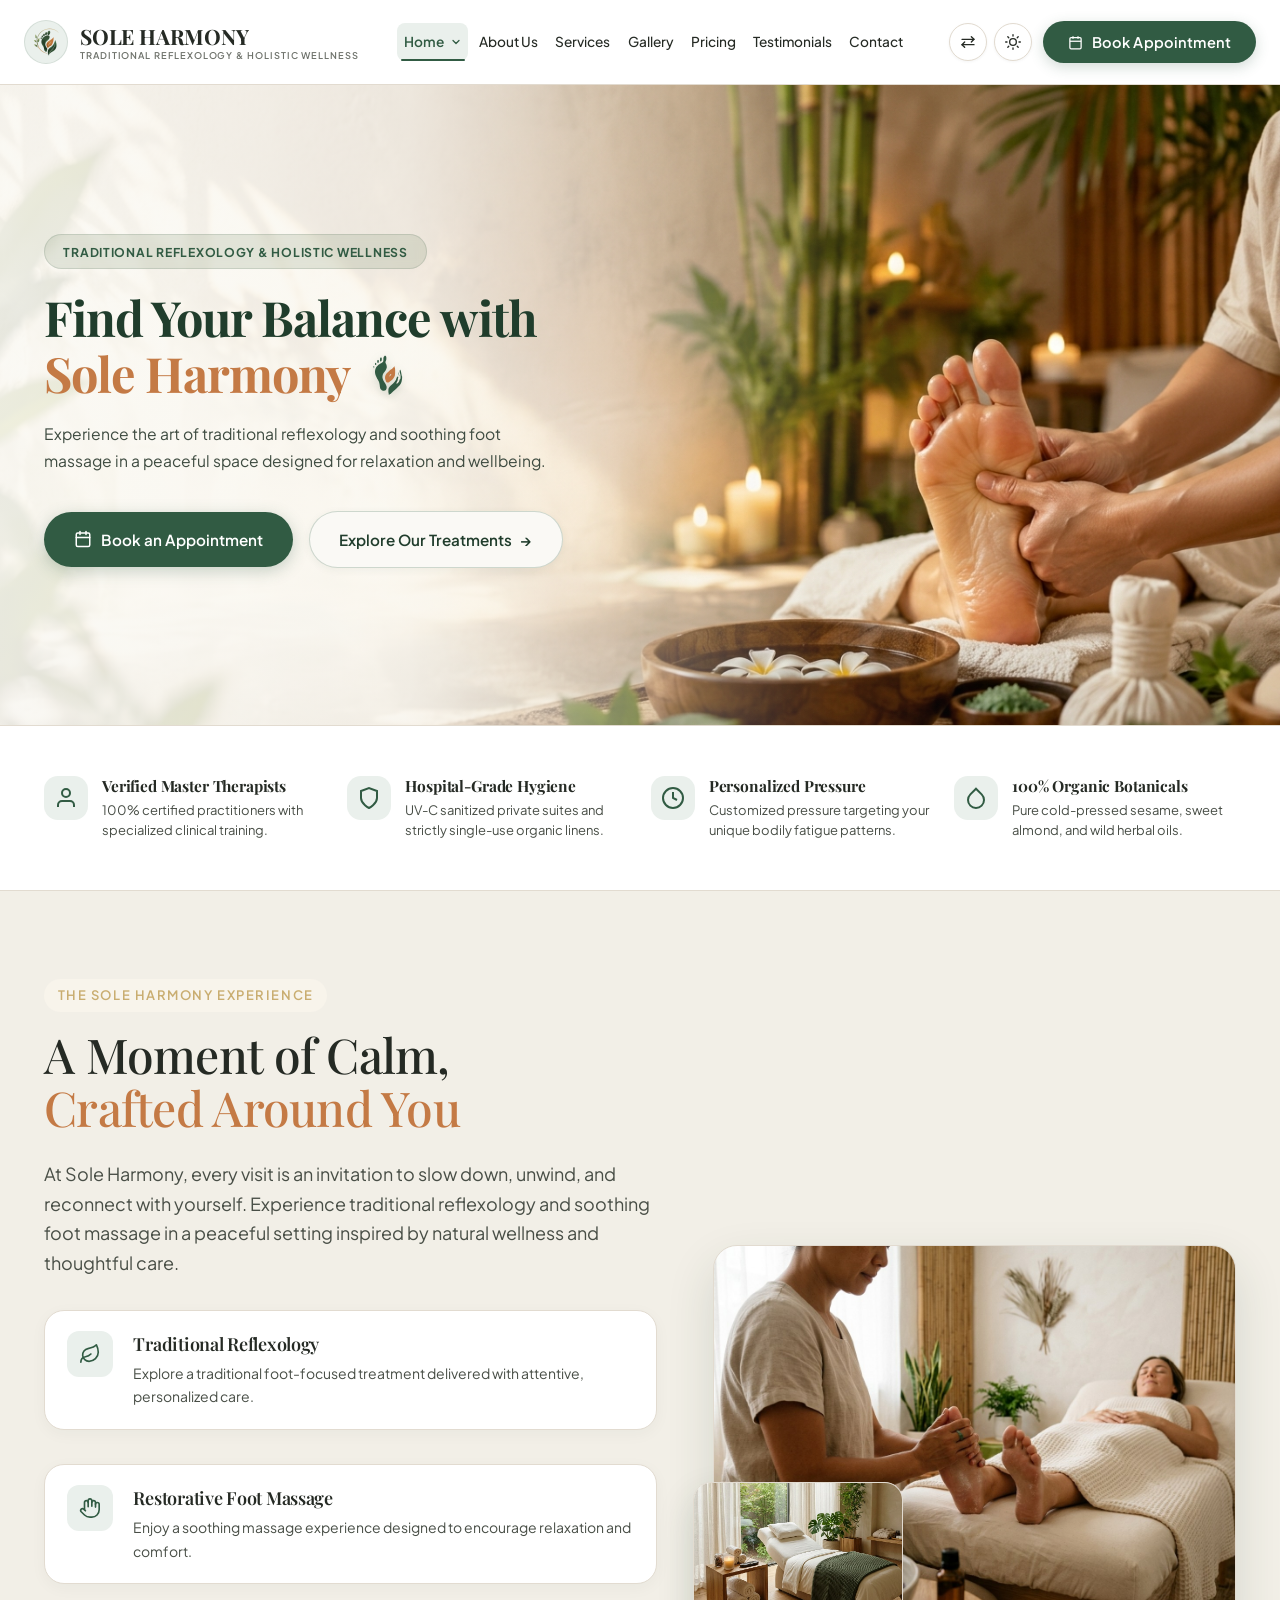
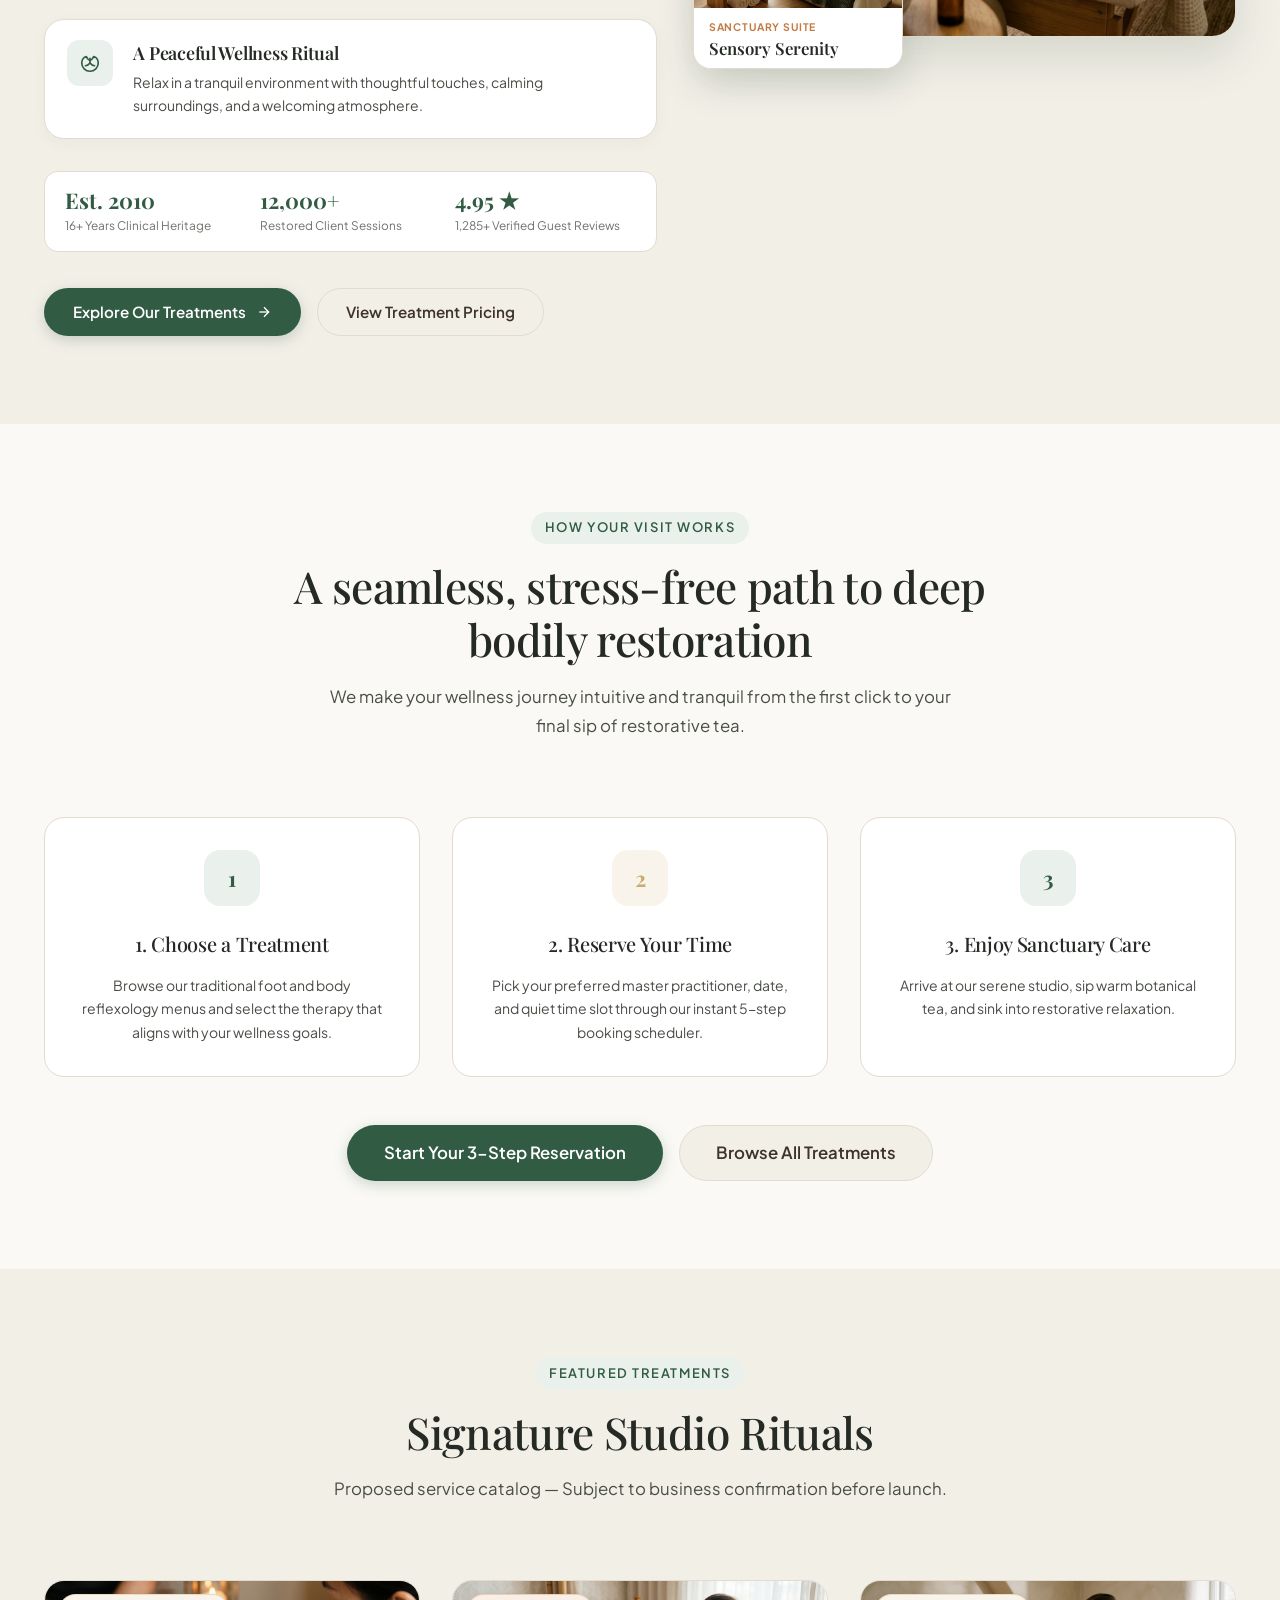
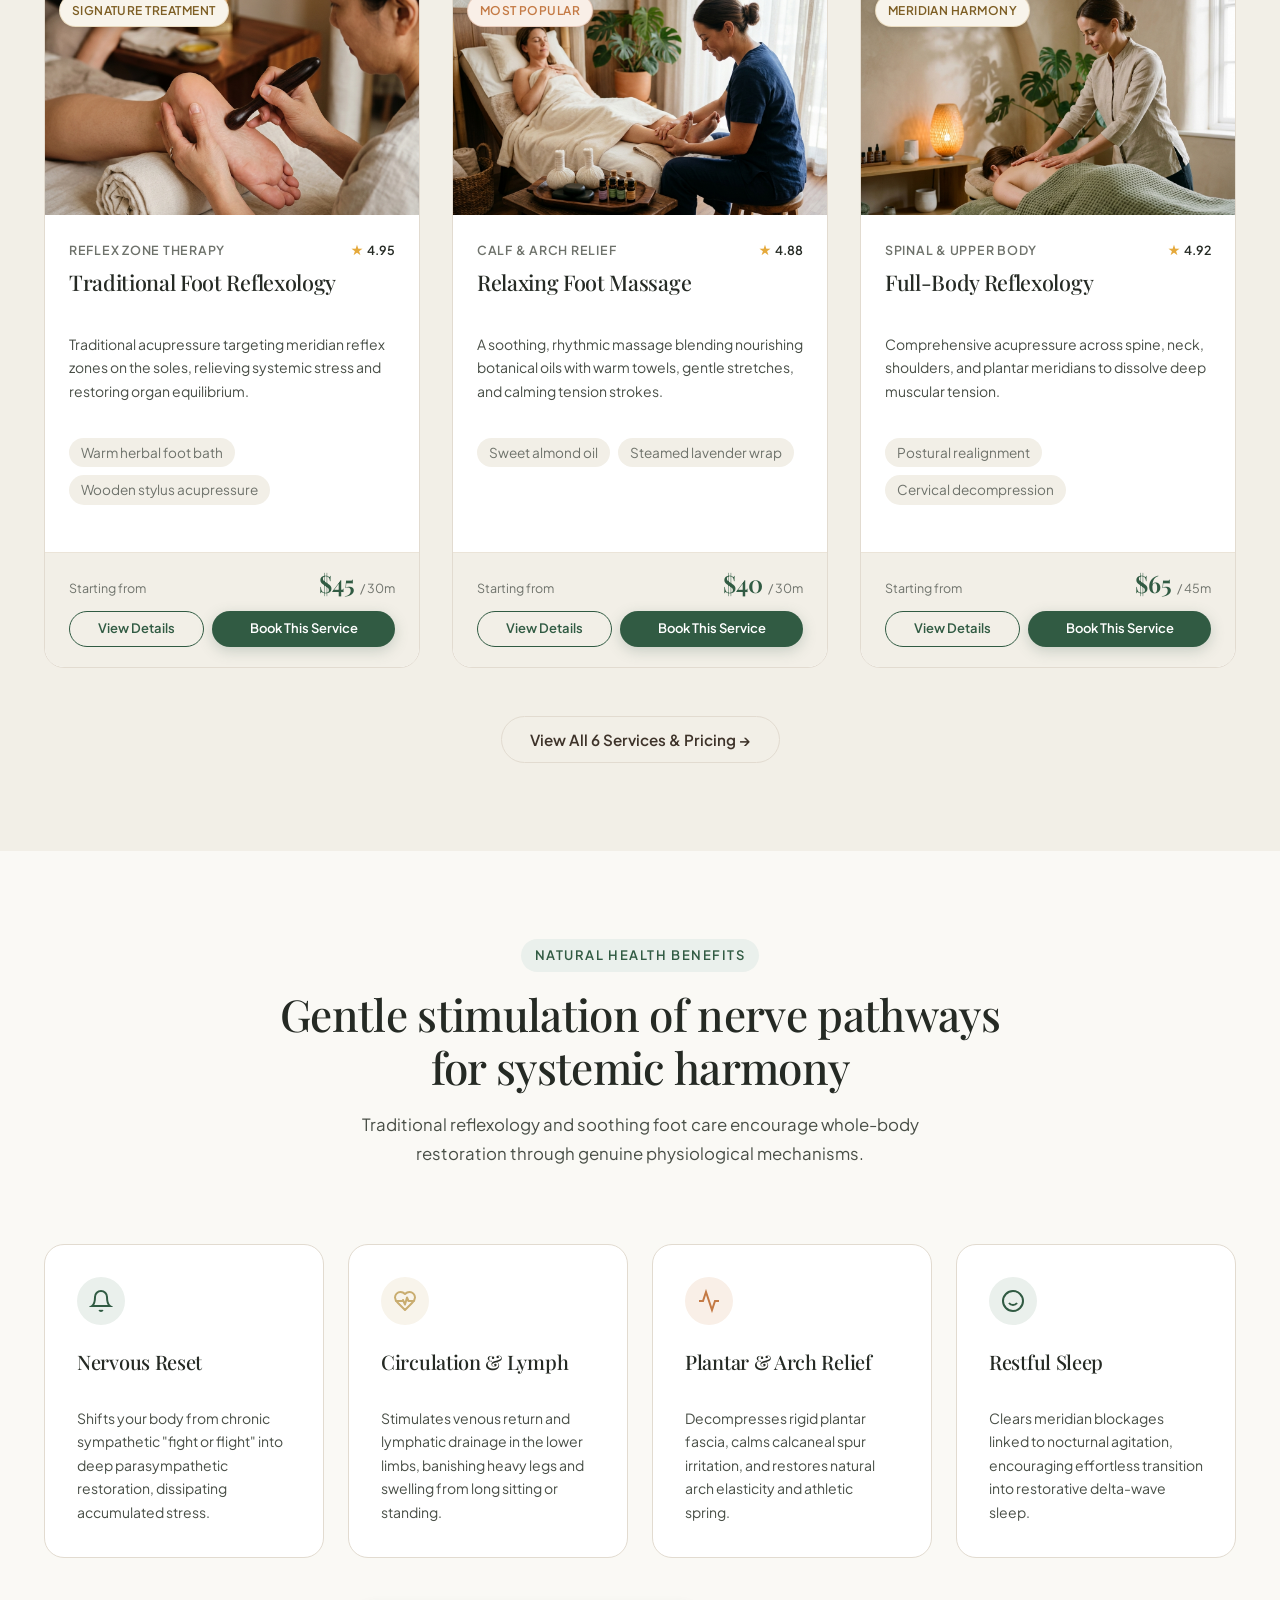
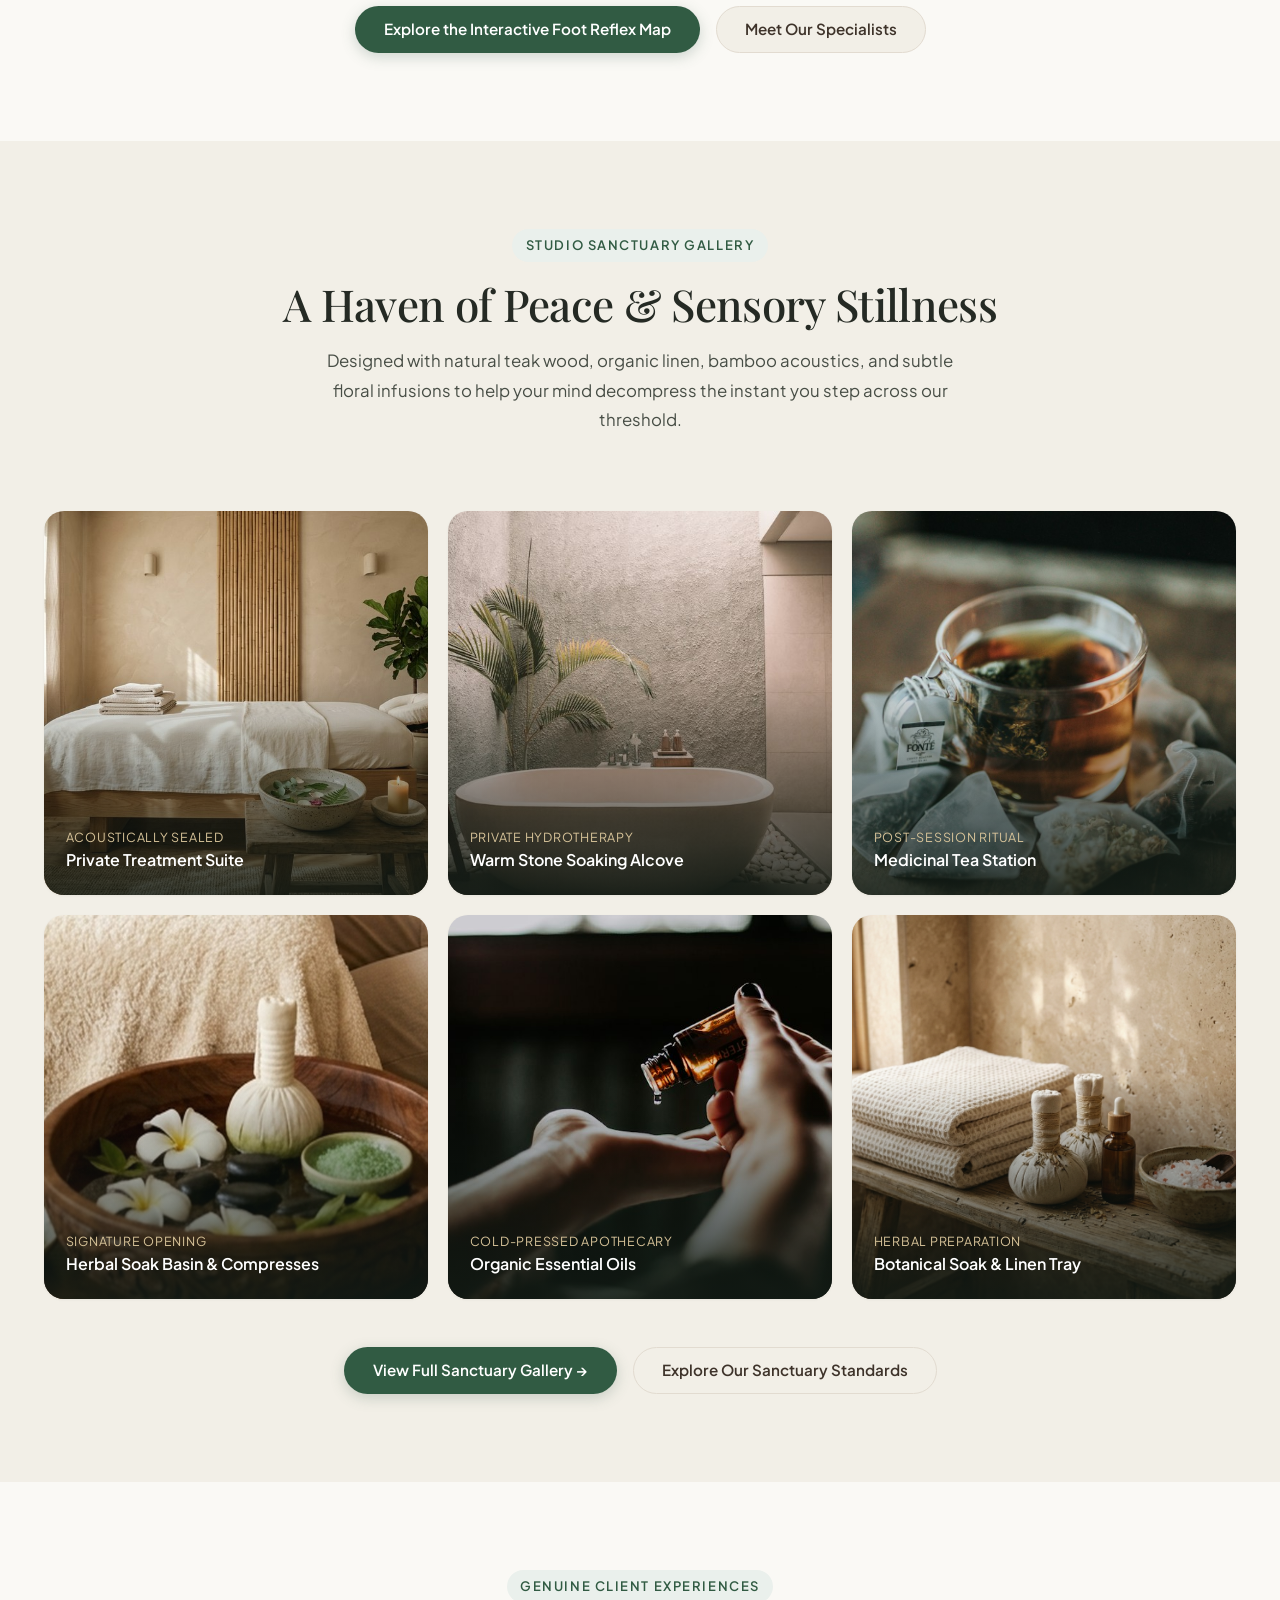
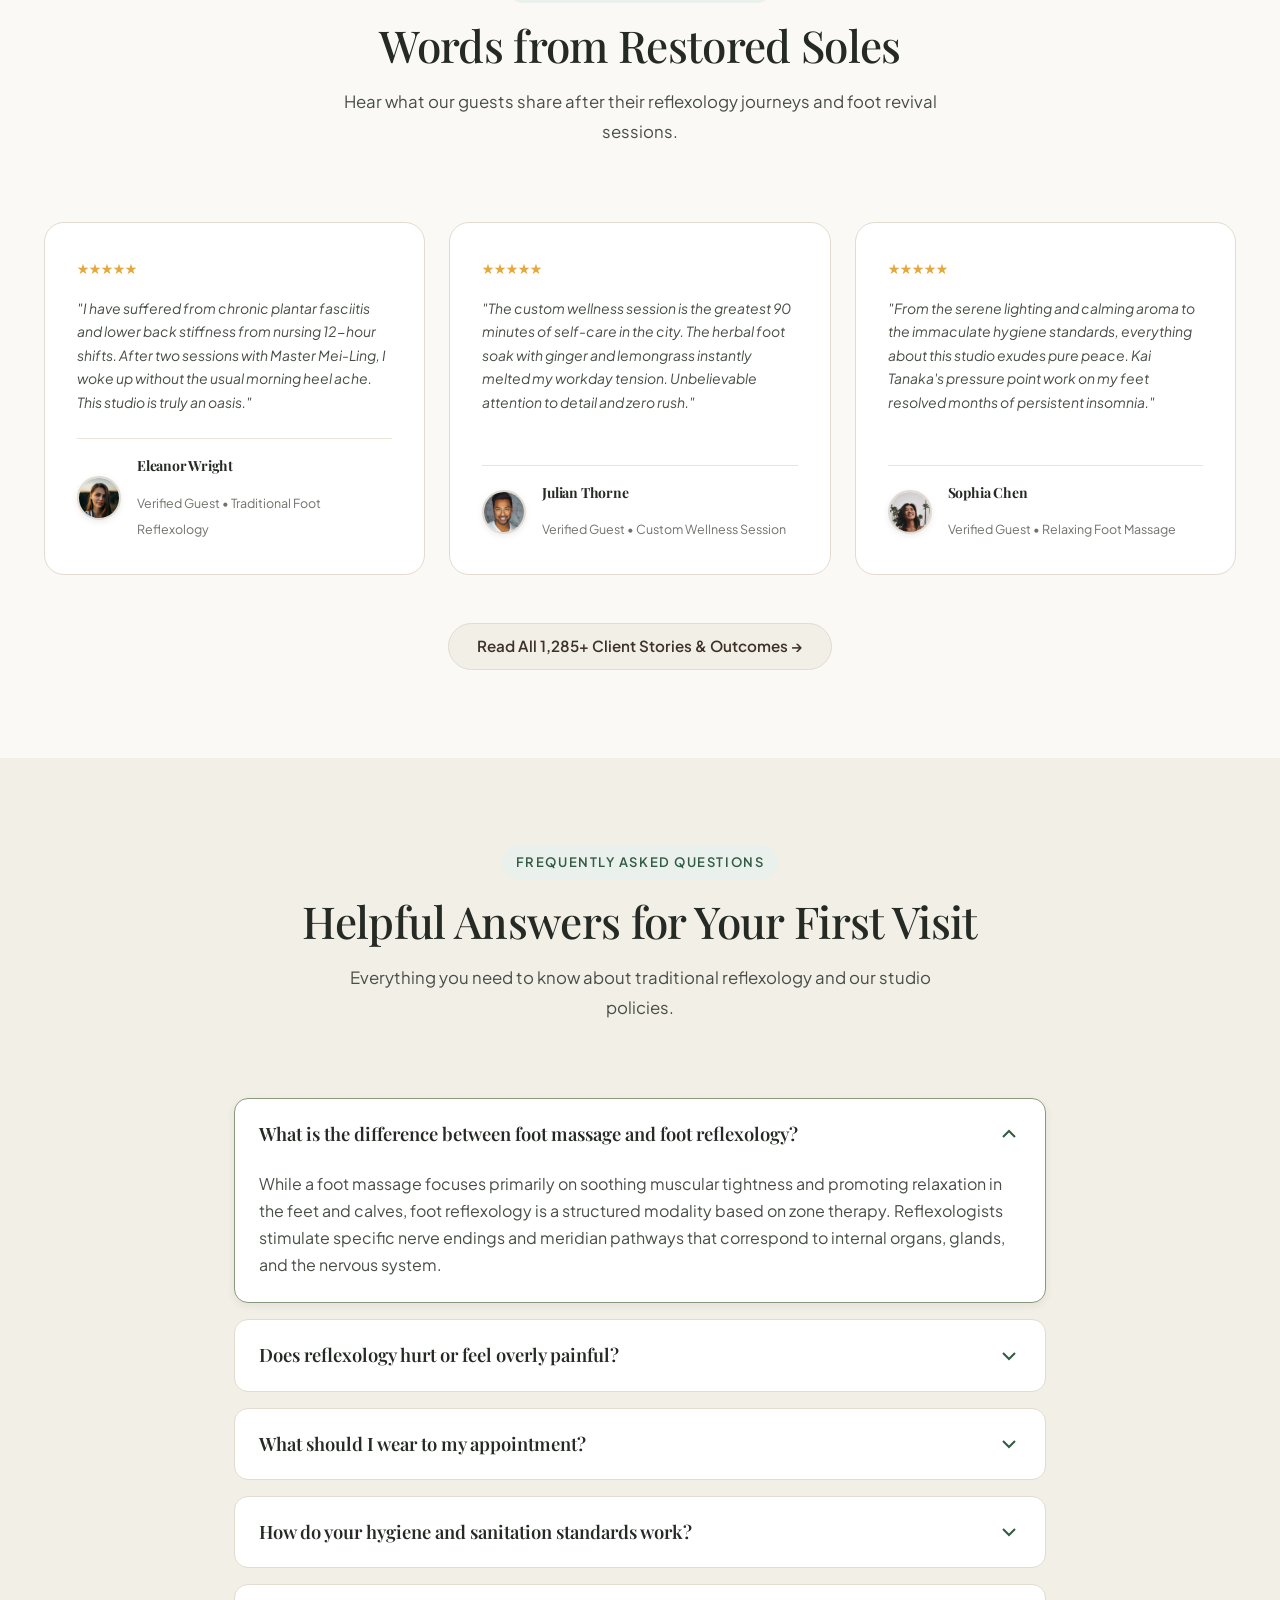
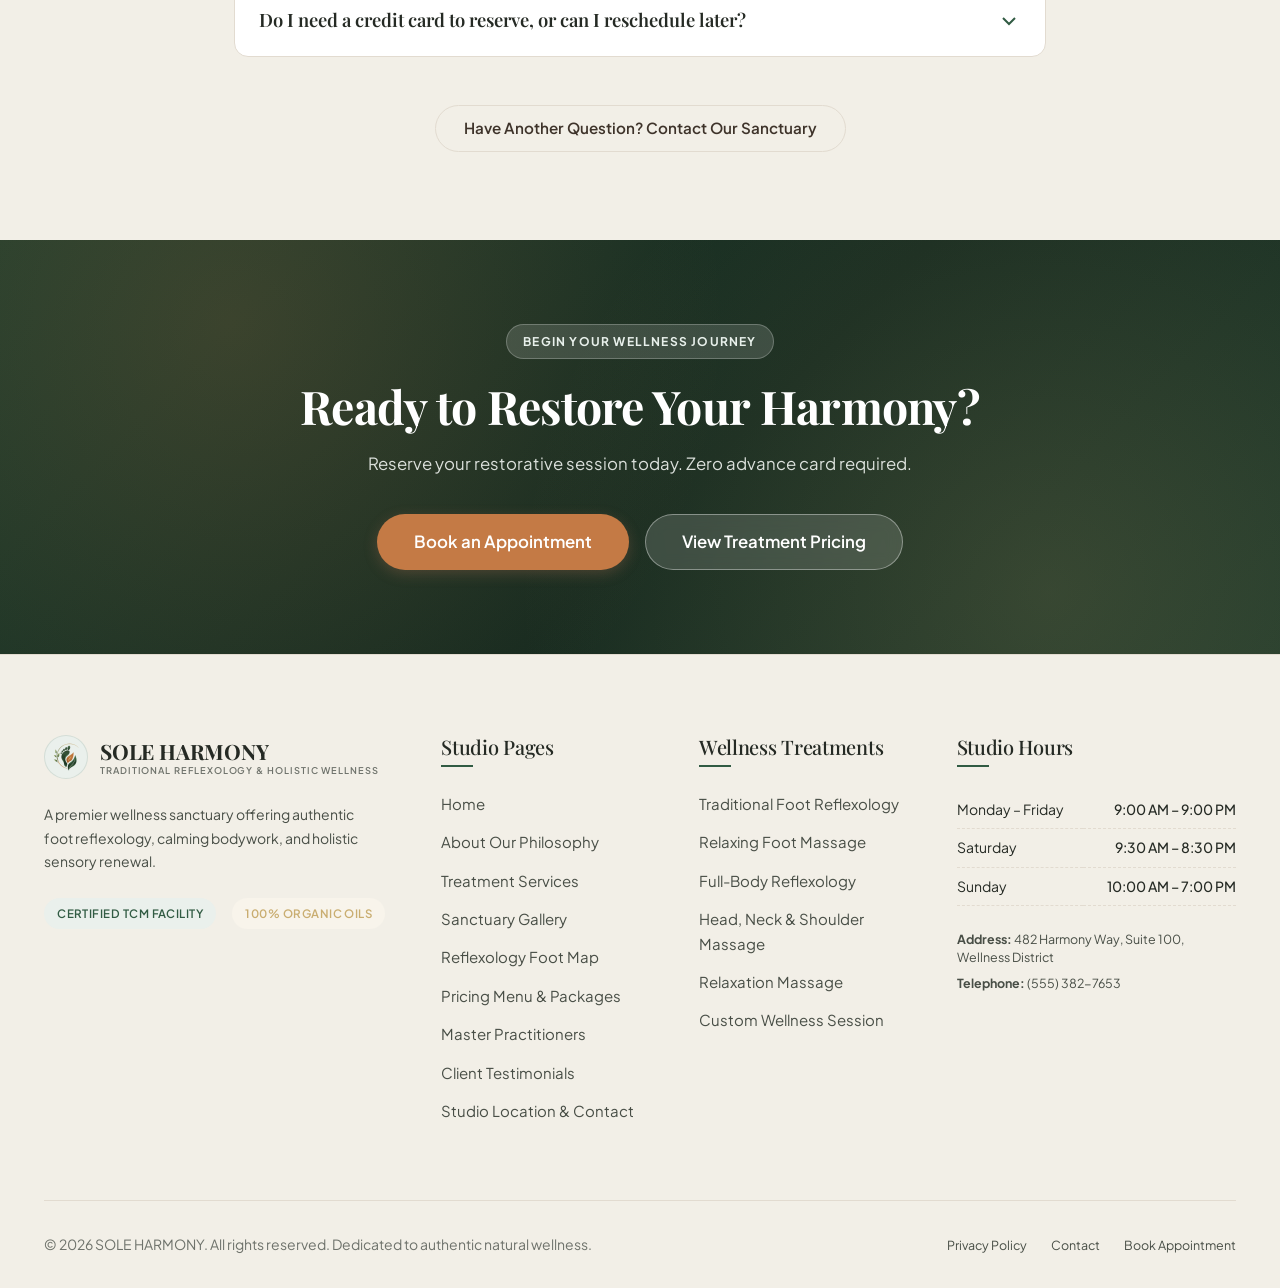
==== commit 3f708b19: "feat(images): replace duplicate service, pricing, and hero photos with 18 unique studio images" ====
--- a/index.html
+++ b/index.html
@@ -512,7 +512,7 @@
           <!-- Service 1: Traditional Foot Reflexology -->
           <div class="service-card">
             <div class="service-card-image">
-              <img src="assets/images/reflexology/foot-reflexology-1.jpg" alt="Traditional Foot Reflexology Session">
+              <img src="assets/images/reflexology/meridian-sole-acupressure.jpg" alt="Traditional Foot Reflexology Session">
               <span class="badge-wellness badge-signature absolute top-3 left-3 z-10" data-i18n="badge_signature">Signature Treatment</span>
             </div>
             <div class="service-card-body">
@@ -582,7 +582,7 @@
           <!-- Service 3: Full-Body Reflexology -->
           <div class="service-card">
             <div class="service-card-image">
-              <img src="assets/images/body-massage/full-body-reflexology.jpg" alt="Full-Body Reflexology Acupressure">
+              <img src="assets/images/body-massage/spinal-meridian-bodywork.jpg" alt="Full-Body Reflexology Acupressure">
               <span class="badge-wellness badge-signature absolute top-3 left-3 z-10">Meridian Harmony</span>
             </div>
             <div class="service-card-body">
@@ -735,7 +735,7 @@
             </div>
           </div>
           <div class="gallery-item">
-            <img src="assets/images/hero/service-details-hero.jpg" alt="Copper Herbal Foot Basin, Basalt Stones, and Steamed Linen" loading="lazy">
+            <img src="assets/images/gallery/gallery-linen-tray.jpg" alt="Steamed Organic Waffle Linen, Herbal Poultice Compresses, and Mineral Bath Crystals" loading="lazy">
             <div class="gallery-overlay">
               <span class="text-xs uppercase tracking-wider" style="color: #D7C399;">Herbal Preparation</span>
               <span class="text-base font-semibold">Botanical Soak &amp; Linen Tray</span>
--- a/css/components.css
+++ b/css/components.css
@@ -800,7 +800,7 @@
   border-bottom: 2px solid var(--border-color-dark);
 }
 .page-header-testimonials {
-  background-image: url('../assets/images/hero/home-1-hero.jpg');
+  background-image: url('../assets/images/hero/testimonials-hero.jpg');
   background-position: center 45%;
 }
 
